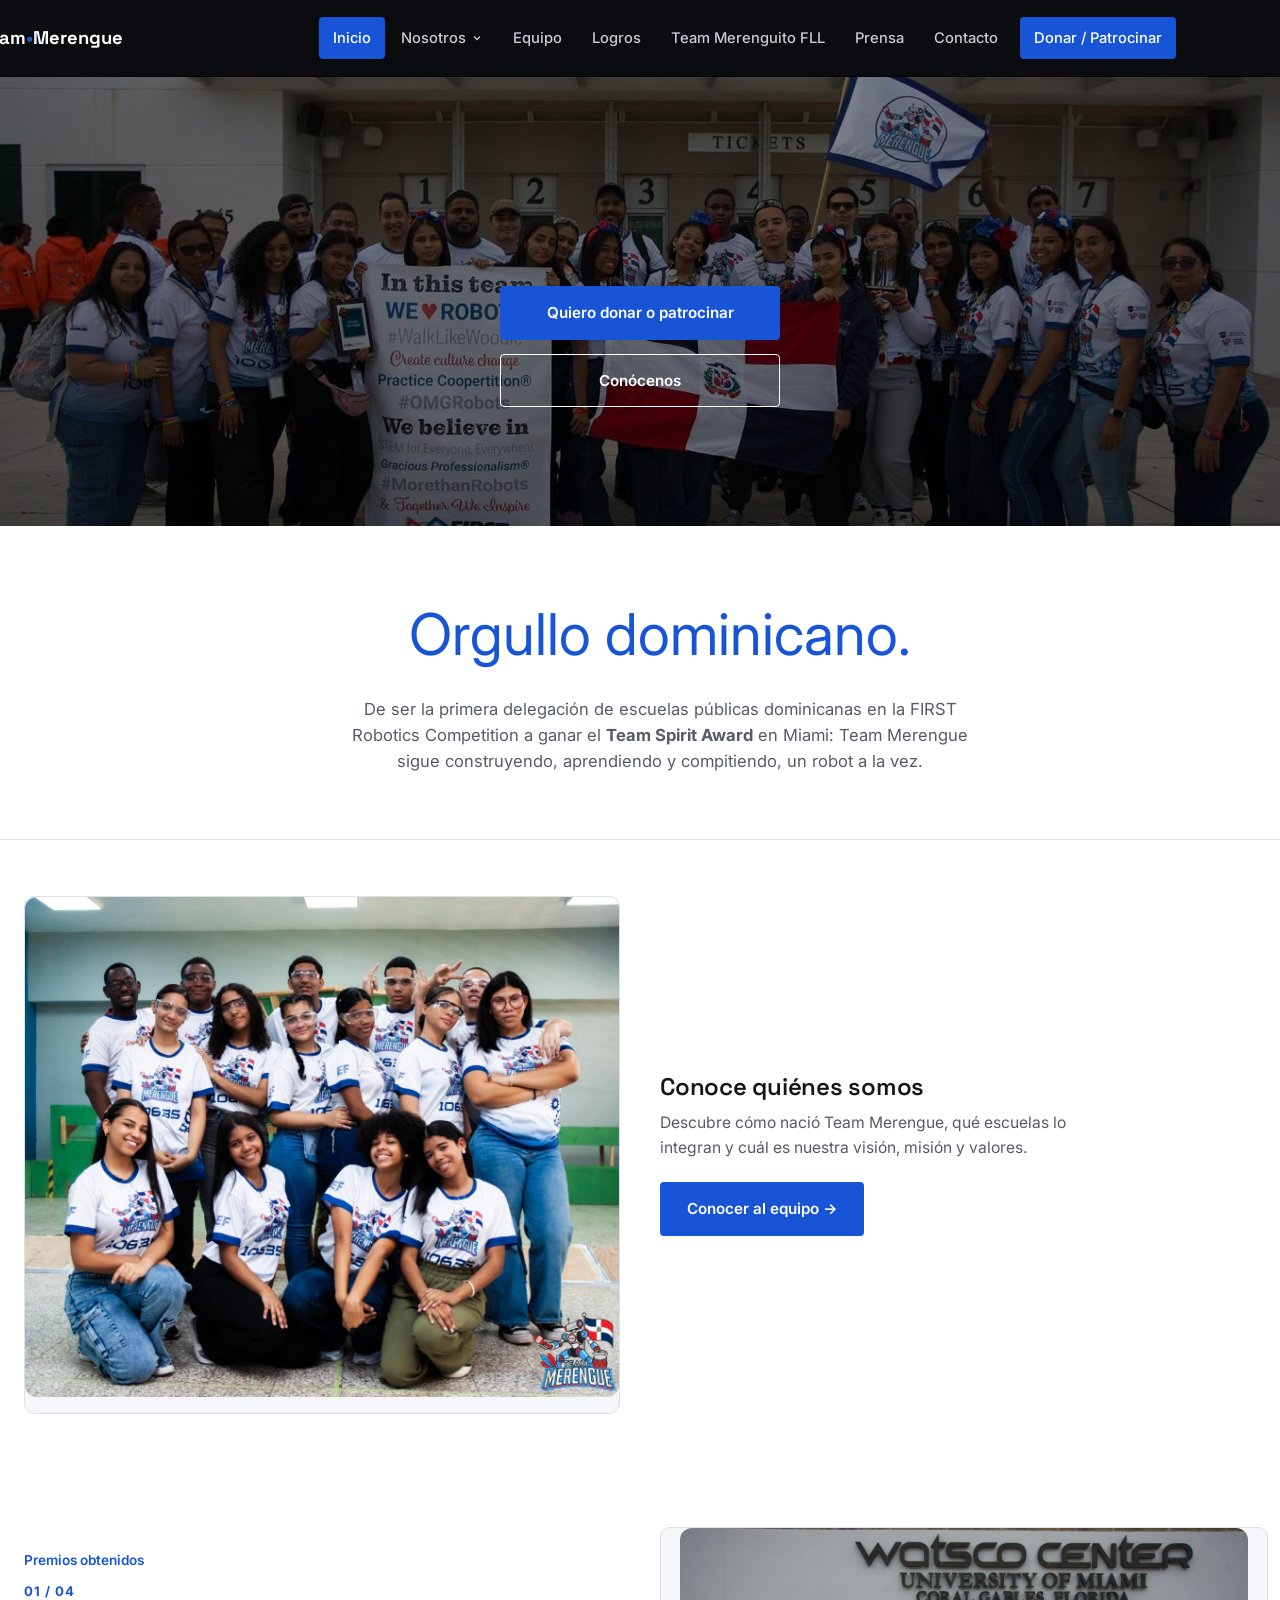
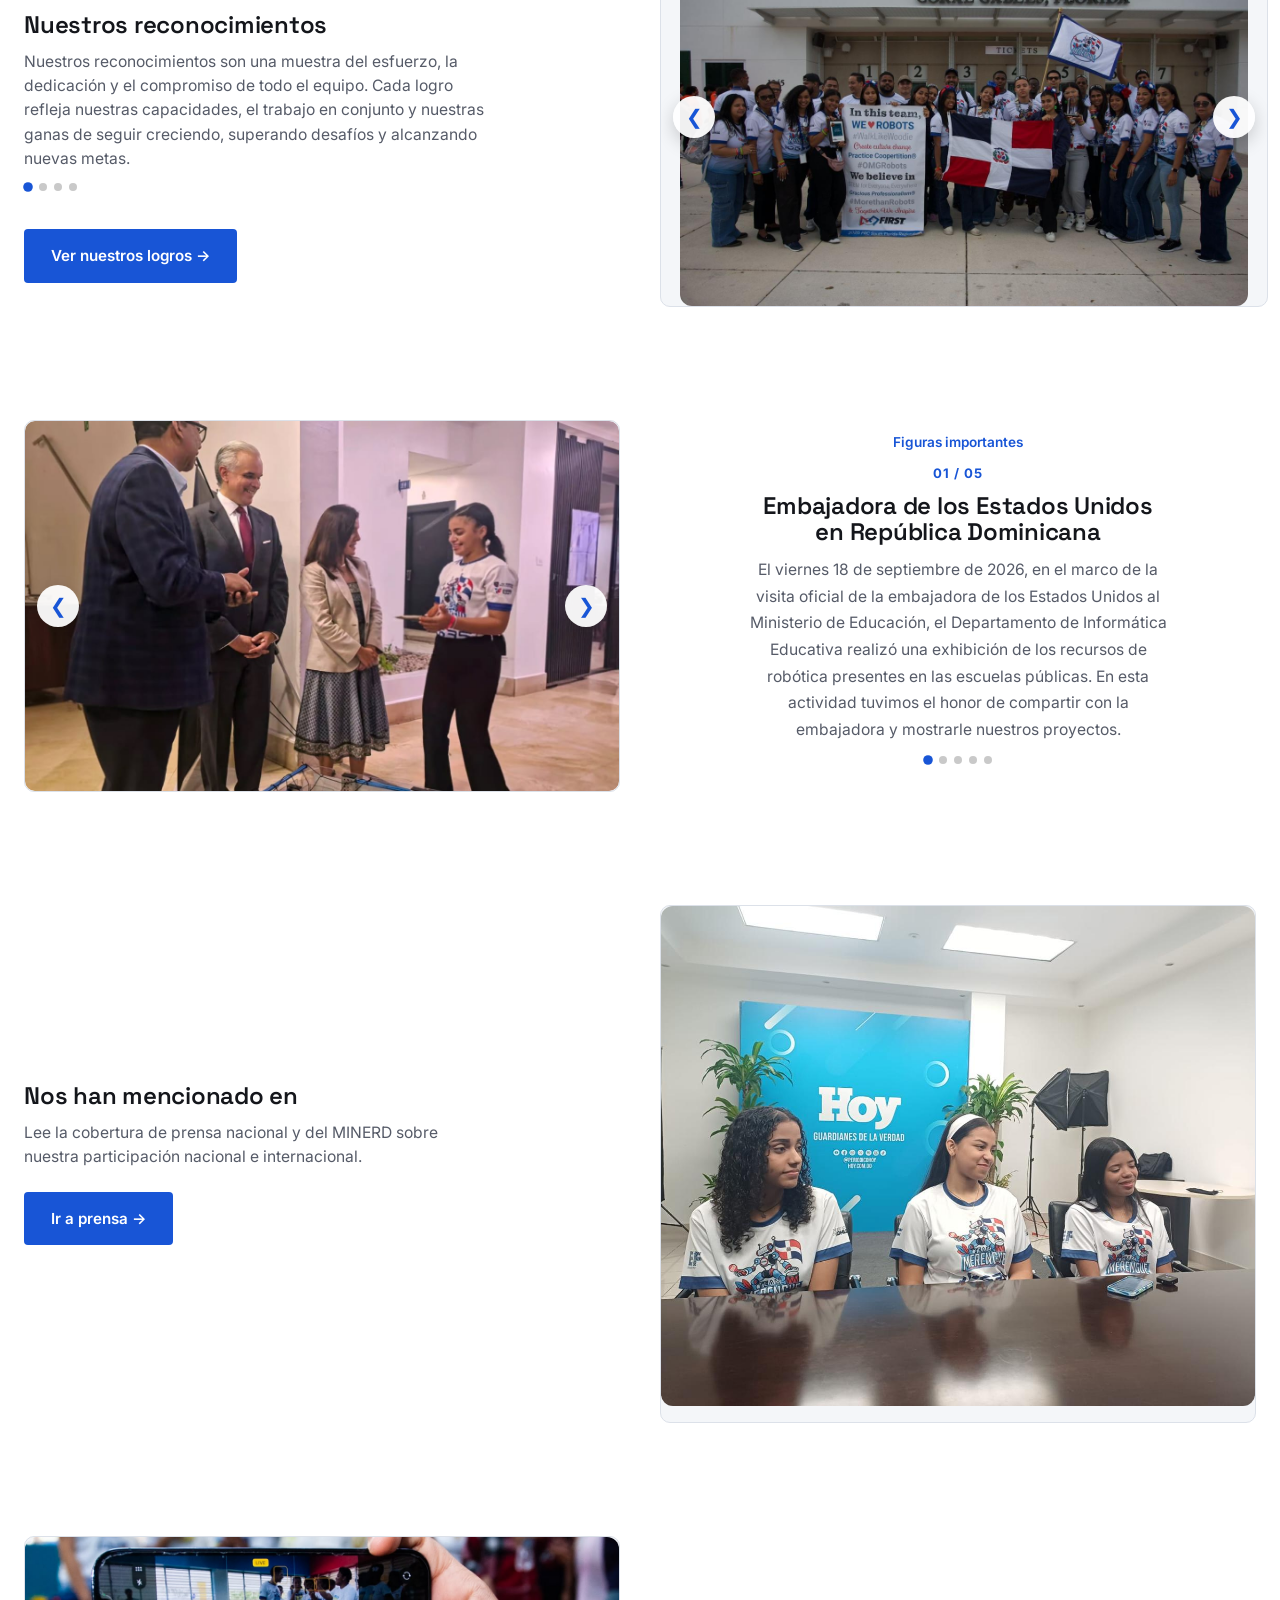
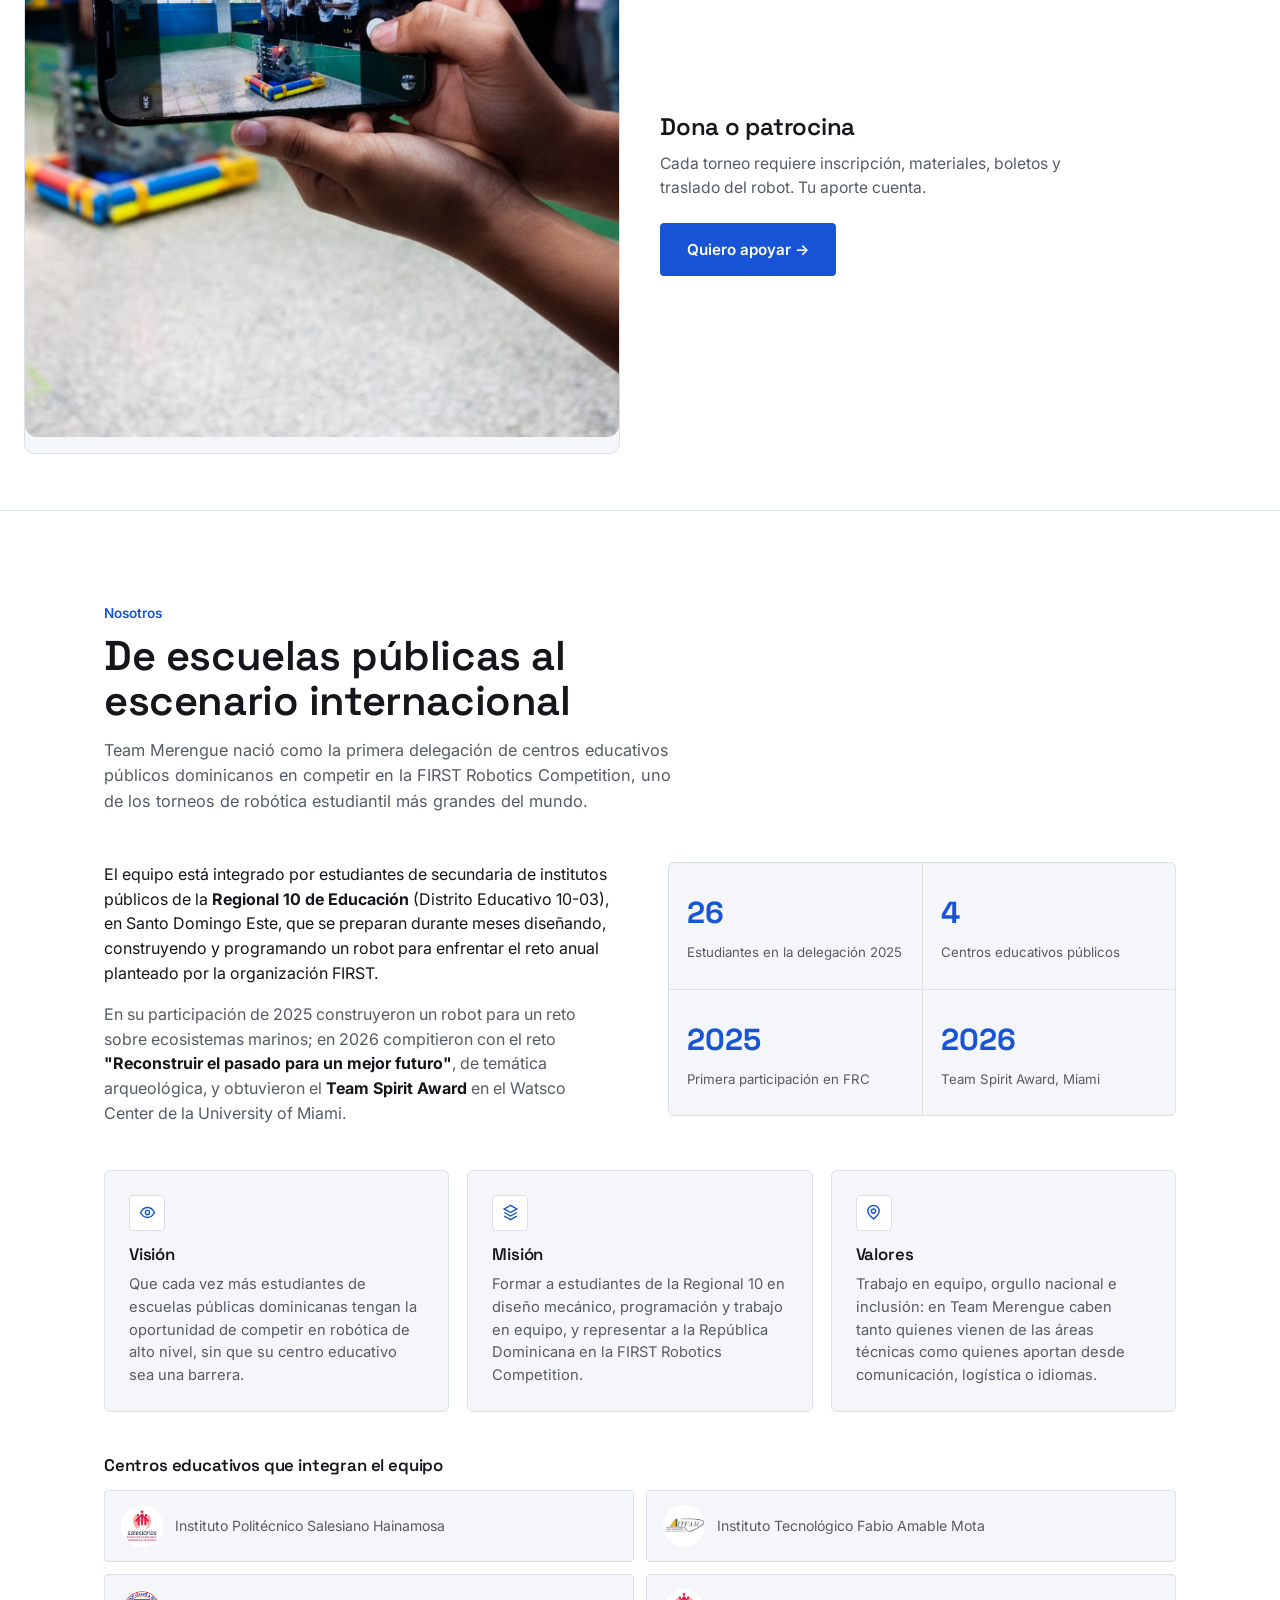
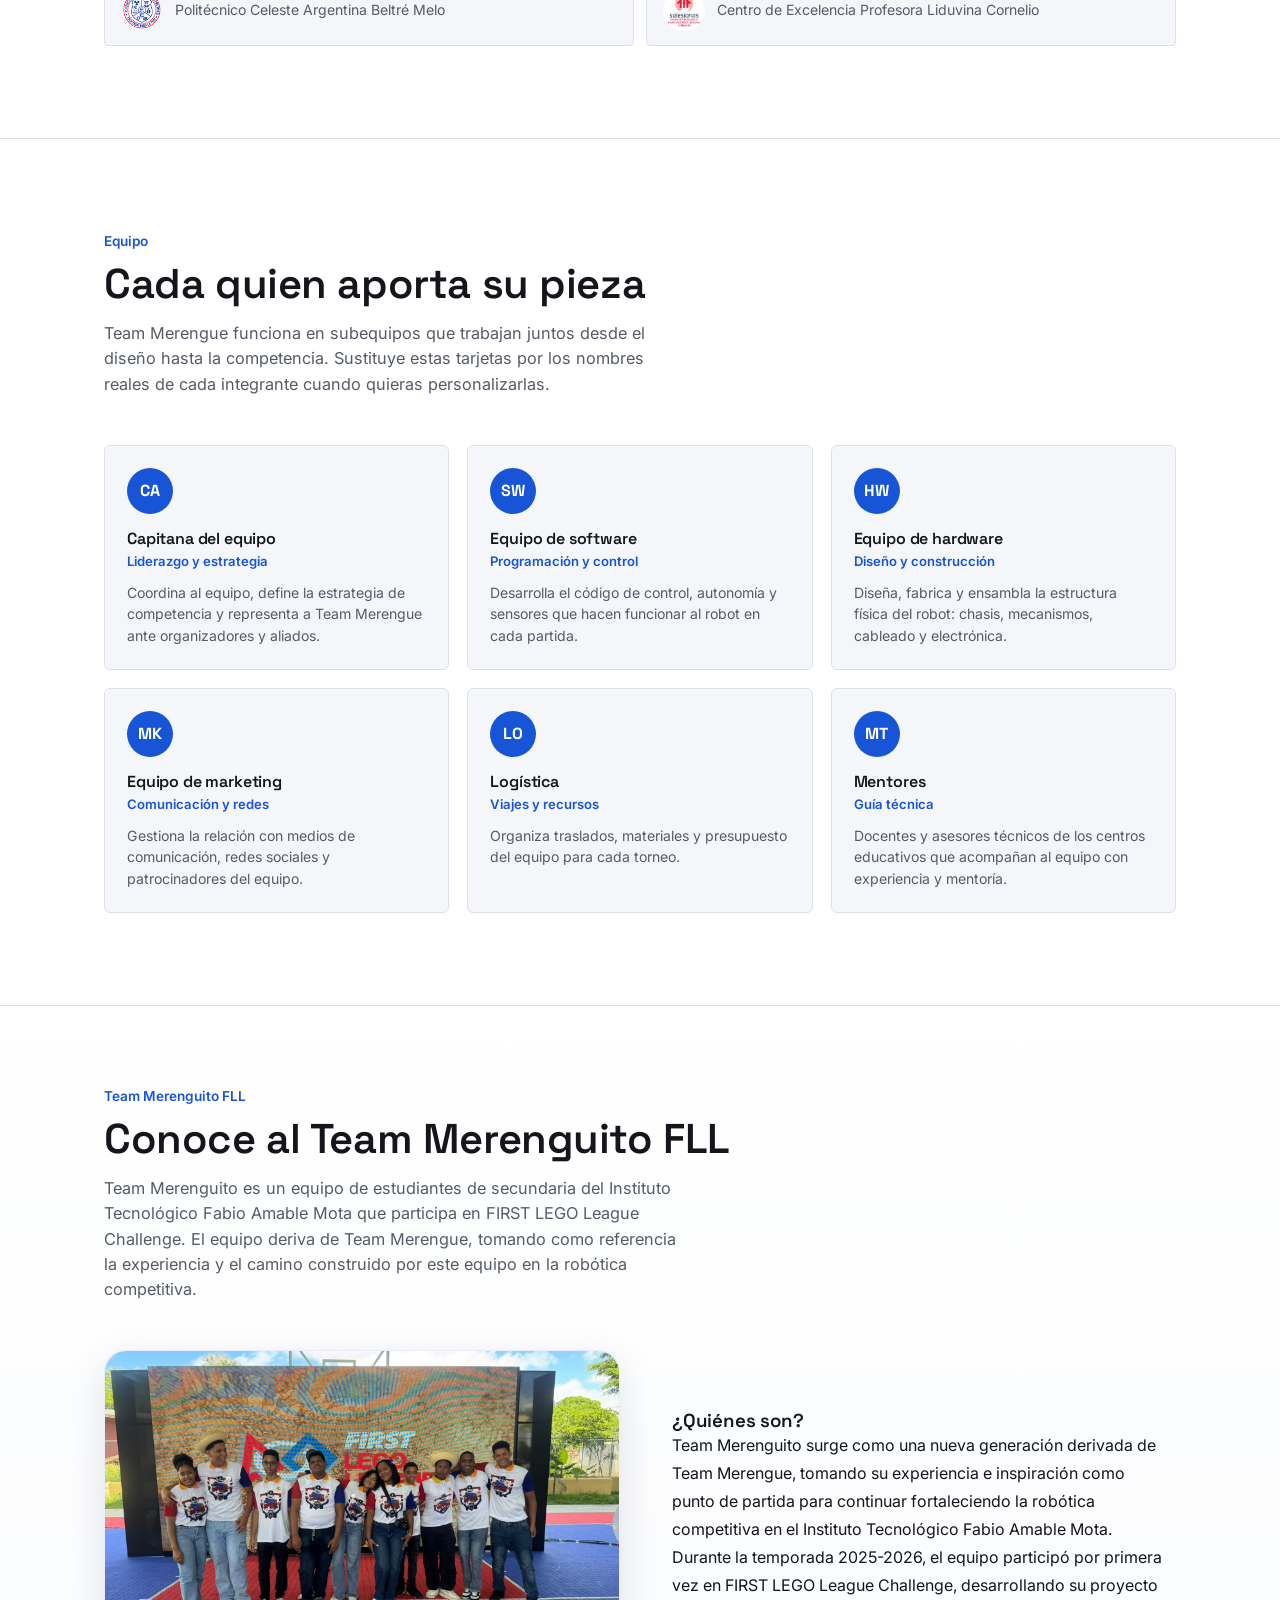
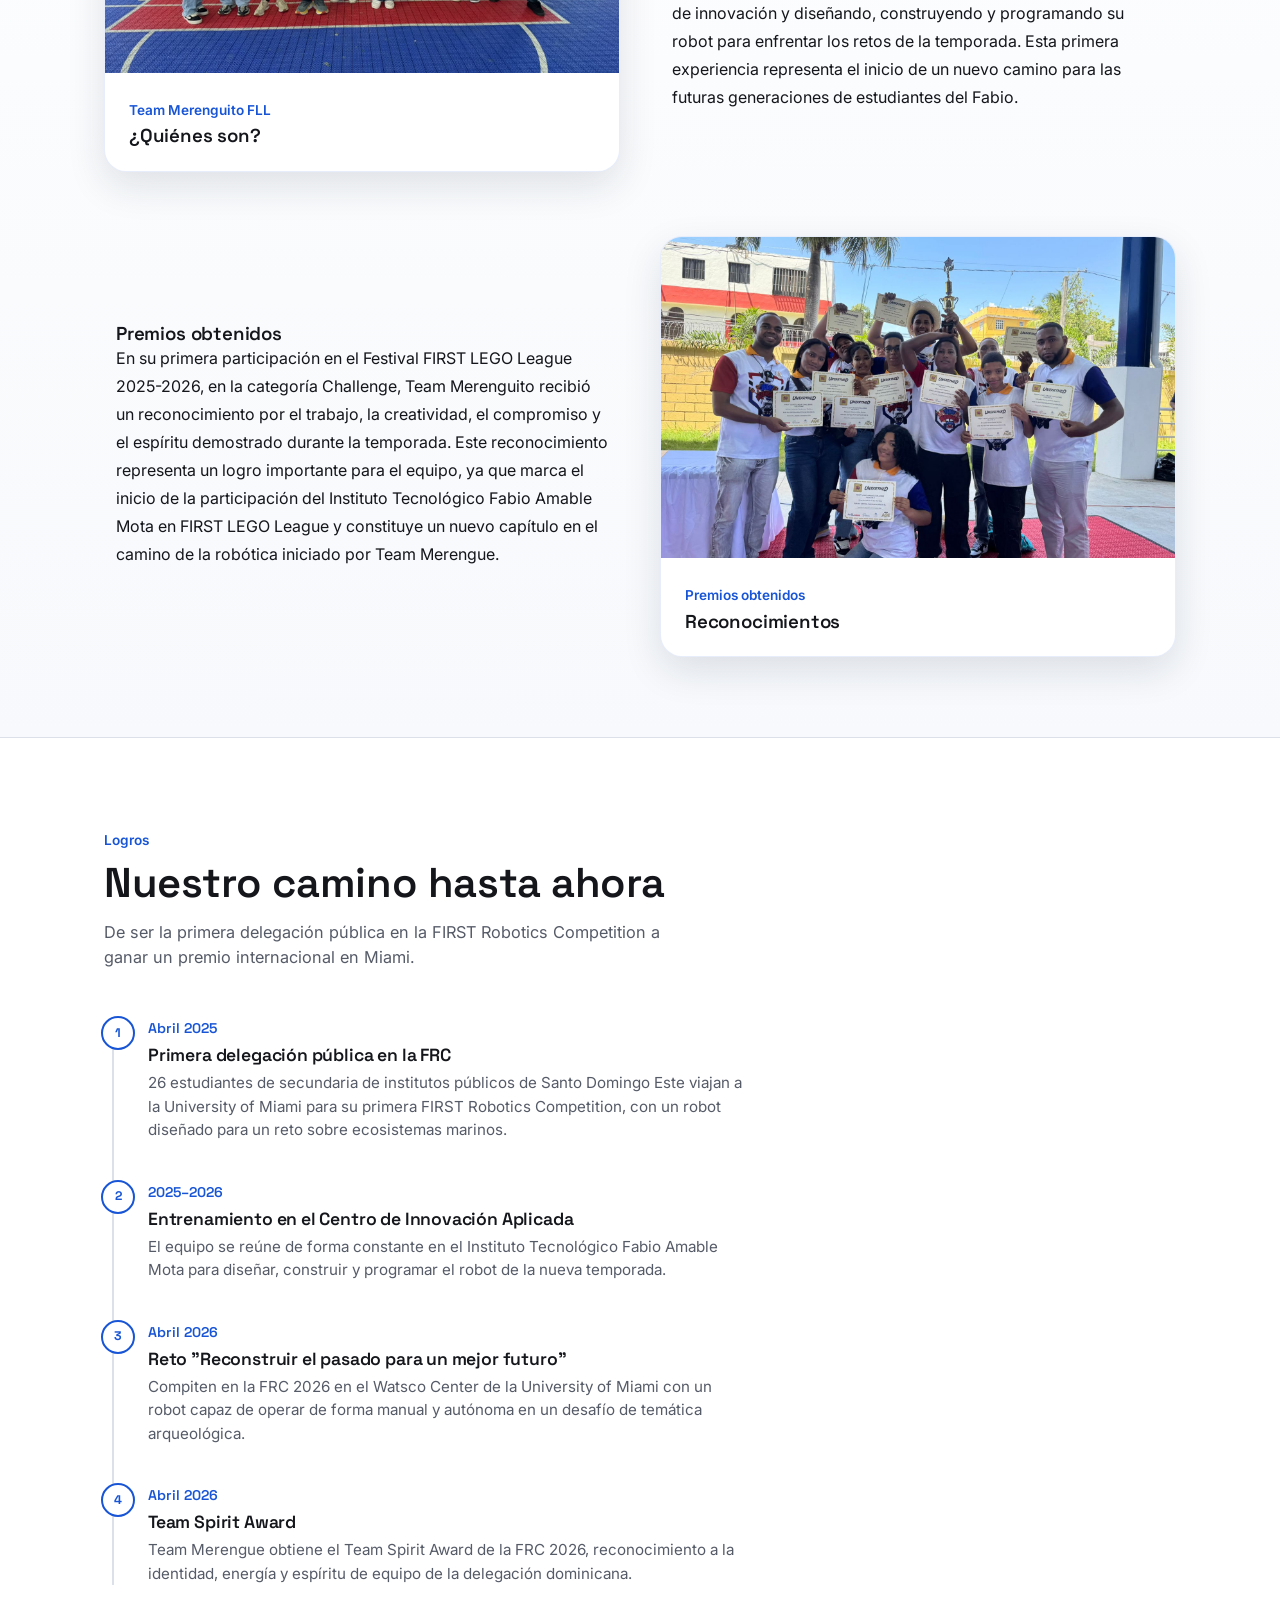
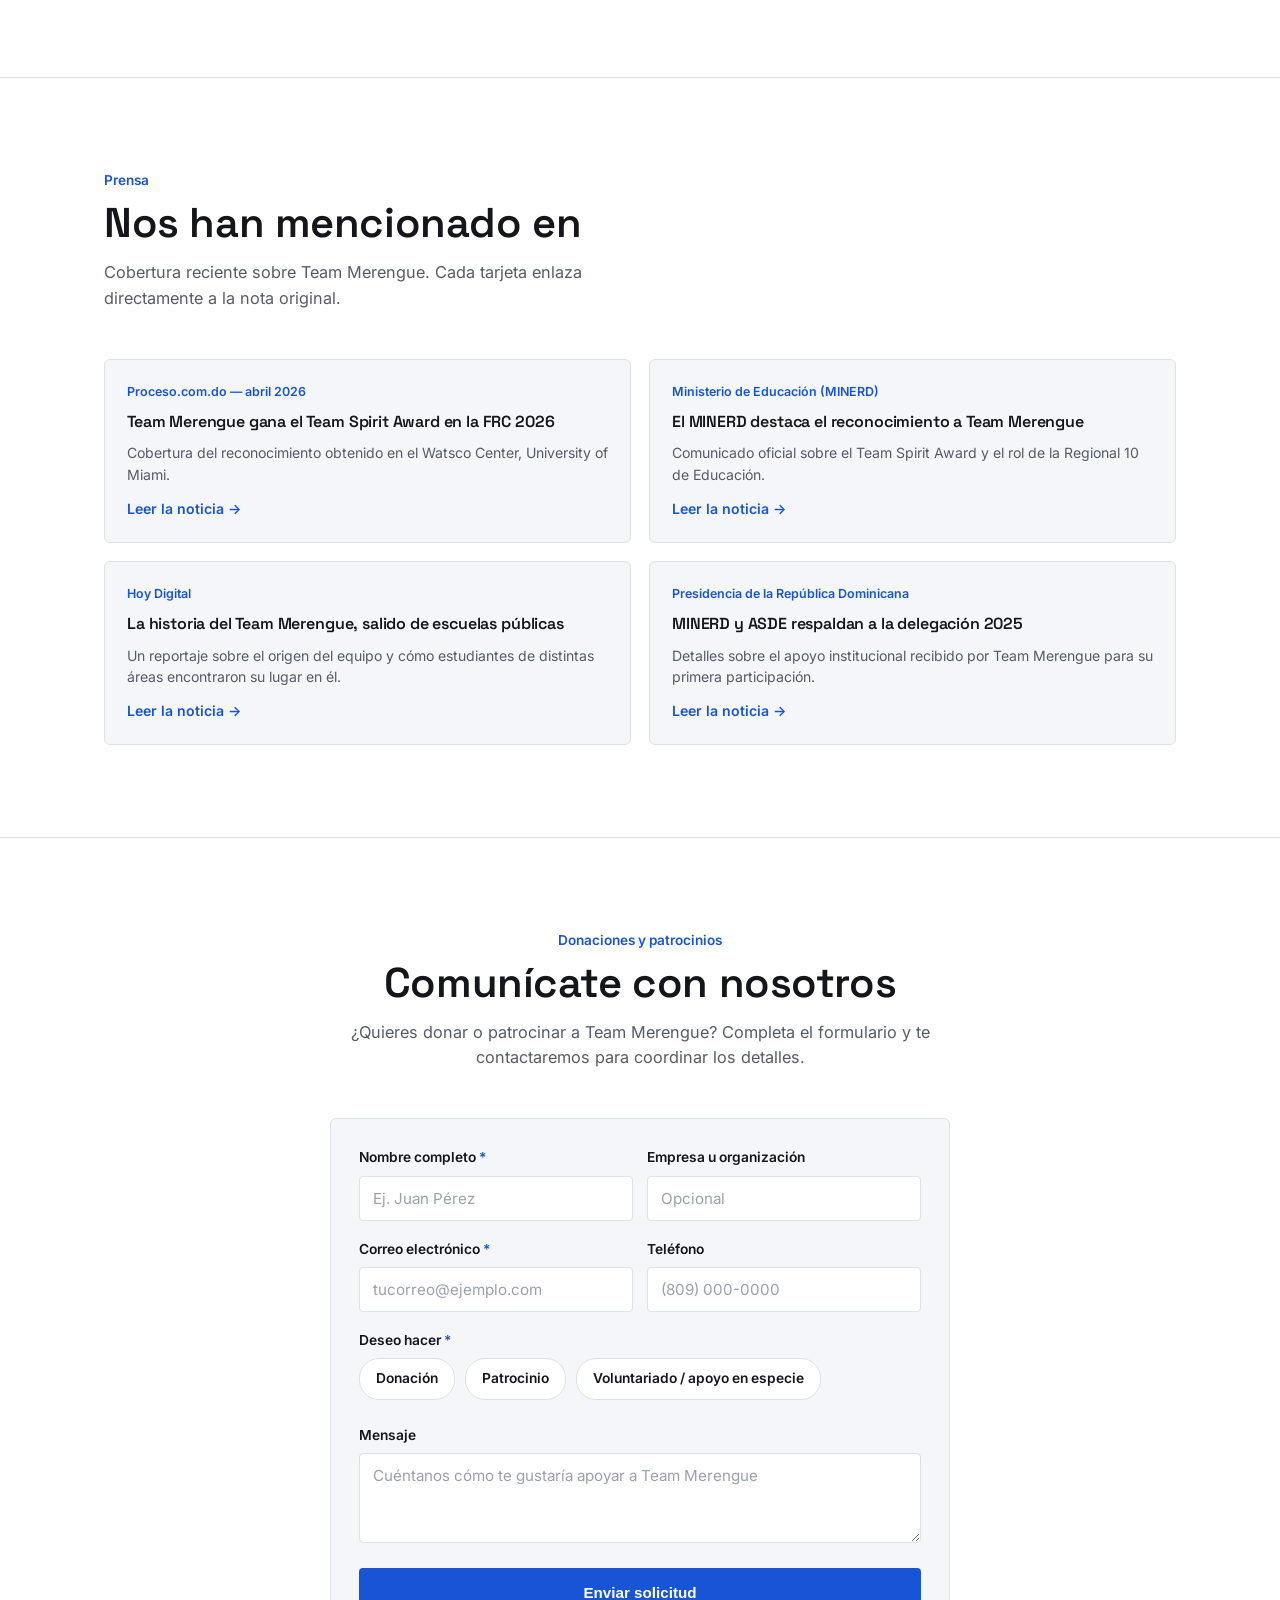
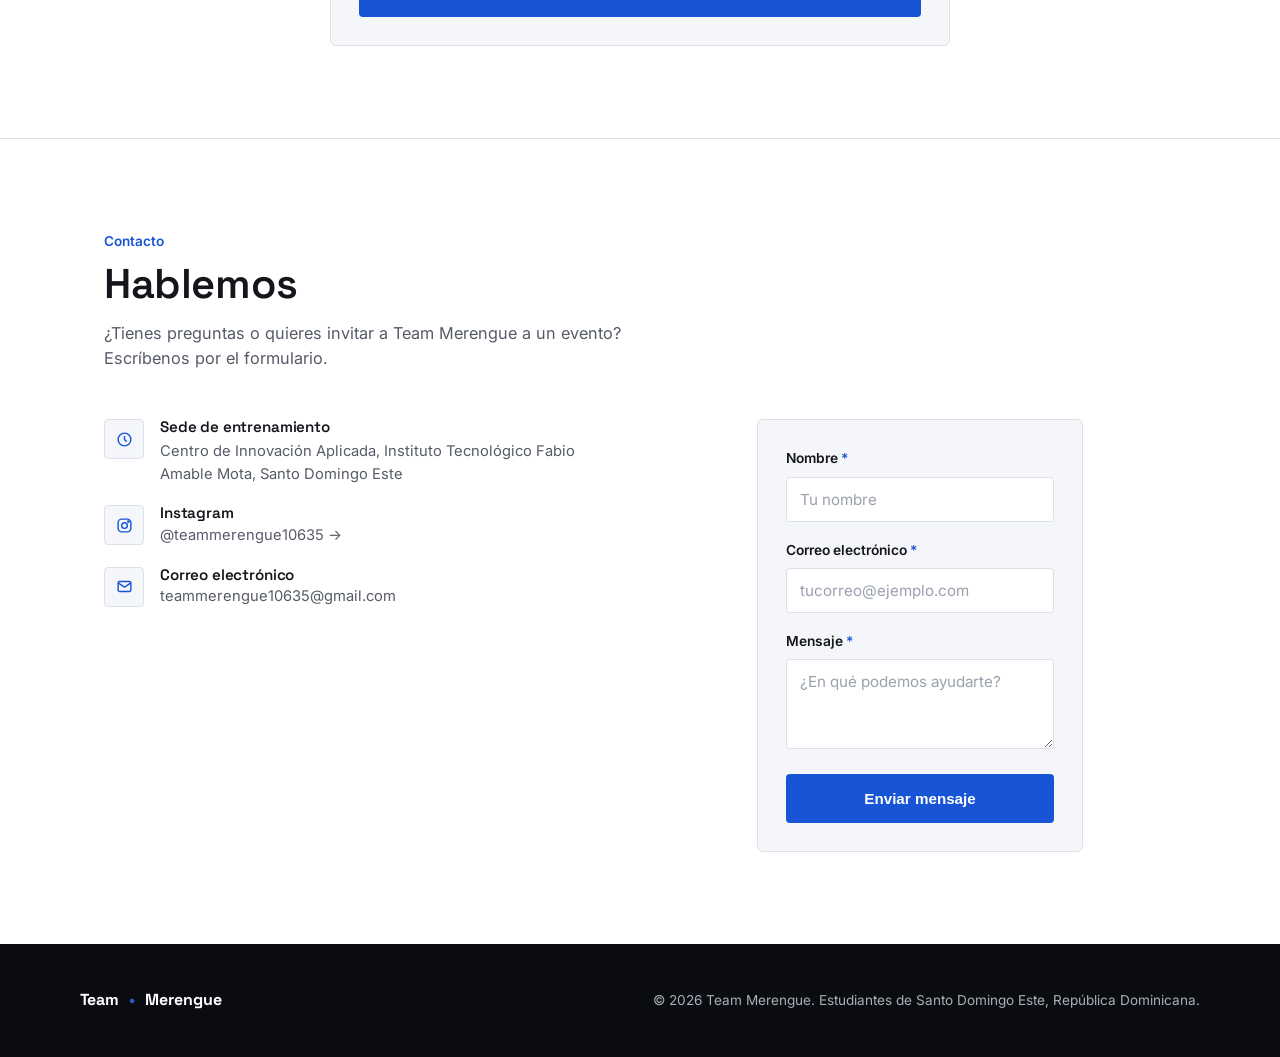
==== index.html @ 79fb5082 "Rename index.html.html to index.html" ====
<!DOCTYPE html>
<html lang="es">

<head>
    <meta charset="UTF-8">
    <meta name="viewport" content="width=device-width, initial-scale=1, viewport-fit=cover">

    <title>Team Merengue — Equipo de Robótica</title>

    <link rel="stylesheet" href="style (1).css">

    <link rel="preconnect" href="https://fonts.googleapis.com">
    <link rel="preconnect" href="https://fonts.gstatic.com" crossorigin>

    <link href="https://fonts.googleapis.com/css2?family=Space+Grotesk:wght@500;600;700&family=Inter:wght@400;500;600;700&display=swap" rel="stylesheet">




</head>

<body>

    <!-- =========================================
         ENCABEZADO Y NAVEGACIÓN
         ========================================= -->

    <header>

        <div class="wrap nav-inner">

            <div class="brand">

    <img
        class="brand-logo"
        src="ChatGPT Image 23 sept 2026, 11_31_50.png"
        alt="Team Merengue">

    <span class="brand-text">
        Team<span class="dot" style="color:#285bc1">•</span>Merengue
    </span>

</div>


            <button
                class="menu-toggle"
                id="menuToggle"
                aria-label="Abrir menú"
                aria-expanded="false">

                <svg width="20" height="20" viewBox="0 0 24 24" fill="none" stroke="currentColor" stroke-width="2">
                    <line x1="3" y1="6" x2="21" y2="6"/>
                    <line x1="3" y1="12" x2="21" y2="12"/>
                    <line x1="3" y1="18" x2="21" y2="18"/>
                </svg>

            </button>


            <nav class="links" id="navLinks">

                <a href="#inicio">Inicio</a>

                <details class="has-sub">

                    <summary>

                        Nosotros

                        <svg width="12" height="12" viewBox="0 0 24 24" fill="none" stroke="currentColor" stroke-width="2.5">
                            <path d="M6 9l6 6 6-6"/>
                        </svg>

                    </summary>

                    <ul class="submenu">

                        <li>
                            <a href="#nosotros">Quiénes somos</a>
                        </li>

                        <li>
                            <a href="#vision">Visión</a>
                        </li>

                        <li>
                            <a href="#mision">Misión</a>
                        </li>

                        <li>
                            <a href="#valores">Valores</a>
                        </li>

                    </ul>

                </details>

                <a href="#equipo">Equipo</a>

                <a href="#logros">Logros</a>

                <a href="#team-merenguito">Team Merenguito FLL</a>

                <a href="#prensa">Prensa</a>

                <a href="#contacto">Contacto</a>

                <a href="#patrocinios" class="nav-cta">
                    Donar / Patrocinar
                </a>

            </nav>

        </div>

    </header>



    <!-- =========================================
         INICIO
         ========================================= -->

    <section
        id="inicio"
        class="hero"
        style="border-bottom: none; padding-bottom: 0;">

        <div class="hero-top">

            <div class="eyebrow">

                <span class="pulse"></span>

                Estudiantes de escuelas públicas en la FIRST Robotics Competition

            </div>


            <div class="logo-banner">

                <img
                    class="banner-background"
                    src="fofto de fondo.jpg"
                    alt="Fondo Team Merengue">


                <!-- =====================================
                     CARRUSEL PRINCIPAL DE FONDOS
                     ===================================== -->

                <div class="hero-bg-carousel" aria-hidden="true">
                    <div class="hero-bg-slide is-active" style="background-image:url('ft5.jpg');"></div>
                    <div class="hero-bg-slide" style="background-image:url('ft3.jpg');"></div>
                    <div class="hero-bg-slide" style="background-image:url('ft2.jpg');"></div>
                    <div class="hero-bg-slide" style="background-image:url('ft1.jpg');"></div>
                    <div class="hero-bg-slide" style="background-image:url('ft4.jpg');"></div>
                    <div class="hero-bg-slide" style="background-image:url('EQUIPOO\ \(6\).jpg');"></div>
                    <div class="hero-bg-slide" style="background-image:url('EQUIPOO\ \(4\).jpg');"></div>
                    <div class="hero-bg-slide" style="background-image:url('EQUIPOO\ \(5\).jpg');"></div>
                    <div class="hero-bg-overlay"></div>
                </div>

                <!-- =====================================
                     LOGO DEL EQUIPO
                     ===================================== -->

                <div class="logo-mark">

                    <img
                        src="ChatGPT Image 23 sept 2026, 11_31_50.png"
                        alt="Logo de Team Merengue">

                </div>



                <!-- =====================================
                     BOTONES PRINCIPALES
                     ===================================== -->

                <div class="hero-actions">

                    <a
                        href="#patrocinios"
                        class="btn btn-primary">

                        Quiero donar o patrocinar

                    </a>


                    <a
                        href="#nosotros"
                        class="btn btn-outline-dark">

                        Conócenos

                    </a>

                </div>

            </div>

        </div>



        <!-- =========================================
             MENSAJE PRINCIPAL
             ========================================= -->

        <div class="word-panel">

            <div class="big-word">
                Orgullo dominicano.
            </div>


            <p>

                De ser la primera delegación de escuelas públicas
                dominicanas en la FIRST Robotics Competition a ganar
                el <strong>Team Spirit Award</strong> en Miami:

                Team Merengue sigue construyendo, aprendiendo
                y compitiendo, un robot a la vez.

            </p>

        </div>



        <!-- =========================================
             TARJETAS PRINCIPALES
             ========================================= -->

        <div class="feature-blocks">


            <!-- TARJETA: NOSOTROS -->

            <div class="feature-block reveal">

                <div class="fb-art">

                    <img
                        src="fofto de fondo.jpg"
                        alt="Conoce quiénes somos"
                        class="feature-image">

                </div>


                <div class="fb-text">

                    <h3>
                        Conoce quiénes somos
                    </h3>


                    <p>

                        Descubre cómo nació Team Merengue,
                        qué escuelas lo integran y cuál es
                        nuestra visión, misión y valores.

                    </p>


                    <a
                        href="#nosotros"
                        class="btn btn-blue">

                        Conocer al equipo →

                    </a>

                </div>

            </div>



            <!-- TARJETA: PREMIOS OBTENIDOS -->
            <div class="feature-block reveal premios-card">

                <div class="fb-art premios-art">

                    <div class="premios-slider">

                        <img
                            id="premioImagen"
                            src="LOGROS.jpg"
                            alt="Premio obtenido de Team Merengue"
                            class="feature-image premio-imagen">

                        <button
                            type="button"
                            class="premio-btn premio-prev"
                            id="premioPrev"
                            aria-label="Premio anterior">
                            &#10094;
                        </button>

                        <button
                            type="button"
                            class="premio-btn premio-next"
                            id="premioNext"
                            aria-label="Premio siguiente">
                            &#10095;
                        </button>

                    </div>

                </div>

                <div class="fb-text premios-text">

                    <div class="kicker">Premios obtenidos</div>

                    <span id="premioNumero" class="premio-numero">
                        01 / 04
                    </span>

                    <h3 id="premioTitulo">
                        Team Spirit Award
                    </h3>

                    <p id="premioDescripcion">
                        Reconocimiento obtenido por Team Merengue en la FRC 2026.
                        Esta información puede editarse posteriormente.
                    </p>

                    <div class="premio-puntos" id="premioPuntos"></div>

                    <a href="#logros" class="btn btn-blue">
                        Ver nuestros logros →
                    </a>

                </div>

            </div>


            <!-- =========================================
                 FIGURAS IMPORTANTES
                 ========================================= -->

            <div class="feature-block reveal figuras-card">


                <!-- =====================================
                     ÁREA DE IMAGEN
                     ===================================== -->

                <div class="fb-art figuras-art">

                    <div class="figuras-slider">


                        <!-- IMAGEN PRINCIPAL -->

                        <img
                            id="figuraImagen"
                            src="EMBAJADORA DE LOS ESTADOS UNIDOS Y EL MINISTRO LUIS MIGUE DE CAMPS.jpg"
                            alt="Figura importante de Team Merengue"
                            class="figura-imagen">



                        <!-- BOTÓN ANTERIOR -->

                        <button
                            type="button"
                            class="figura-btn figura-prev"
                            id="figuraPrev"
                            aria-label="Figura anterior">

                            &#10094;

                        </button>



                        <!-- BOTÓN SIGUIENTE -->

                        <button
                            type="button"
                            class="figura-btn figura-next"
                            id="figuraNext"
                            aria-label="Figura siguiente">

                            &#10095;

                        </button>

                    </div>

                </div>



                <!-- =====================================
                     ÁREA DE INFORMACIÓN
                     ===================================== -->

                <div class="fb-text figuras-text">

                    <div class="figura-contenido">


                        <!-- TÍTULO DE LA SECCIÓN -->

                        <div class="kicker">
                            Figuras importantes
                        </div>



                        <!-- NÚMERO DE LA FIGURA -->

                        <span
                            id="figuraNumero"
                            class="figura-numero">

                            01 / 04

                        </span>



                        <!-- NOMBRE DE LA FIGURA -->

                        <h3 id="figuraNombre">

                            Embajadora de los Estados Unidos
                            en República Dominicana

                        </h3>



                        <!-- DESCRIPCIÓN DE LA FIGURA -->

                        <p id="figuraDescripcion">

                            El viernes 18 de septiembre de 2026,
                            en el marco de la visita oficial de
                            la embajadora de los Estados Unidos
                            al Ministerio de Educación, el
                            Departamento de Informática Educativa
                            realizó una exhibición de los recursos
                            de robótica presentes en las escuelas
                            públicas.

                            En esta actividad tuvimos el honor
                            de compartir con la embajadora y
                            mostrarle nuestros proyectos.

                        </p>



                        <!-- PUNTOS DEL CARRUSEL -->

                        <div
                            class="figura-puntos"
                            id="figuraPuntos">

                        </div>

                    </div>

                </div>

            </div>



            <!-- =========================================
                 TARJETA: PRENSA
                 ========================================= -->

            <div class="feature-block reveal">

                <div class="fb-art">
                    

                       <img
                        src="Mencionado.jpg"
                        alt="mencionado"
                        class="feature-image">

                </div>


                <div class="fb-text">

                    <h3>
                        Nos han mencionado en
                    </h3>


                    <p>

                        Lee la cobertura de prensa nacional
                        y del MINERD sobre nuestra participación
                        nacional e internacional.

                    </p>


                    <a
                        href="#prensa"
                        class="btn btn-blue">

                        Ir a prensa →

                    </a>

                </div>

            </div>



            <!-- =========================================
                 TARJETA: DONACIONES
                 ========================================= -->

            <div class="feature-block reveal  dona-card">

                <div class="fb-art">

                     <img
                        src="participa o dona.jpg"
                        alt="dona"
                        class="feature-image">

                </div>


                <div class="fb-text">

                    <h3>
                        Dona o patrocina
                    </h3>


                    <p>

                        Cada torneo requiere inscripción,
                        materiales, boletos y traslado
                        del robot. Tu aporte cuenta.

                    </p>


                    <a
                        href="#patrocinios"
                        class="btn btn-primary">

                        Quiero apoyar →

                    </a>

                </div>

            </div>

        </div>

    </section>



    <!-- =========================================
         NOSOTROS
         ========================================= -->

    <section id="nosotros">

        <div class="wrap">


            <div class="section-head reveal">

                <div class="kicker">
                    Nosotros
                </div>


                <h2>
                    De escuelas públicas al escenario internacional
                </h2>


                <p>

                    Team Merengue nació como la primera delegación
                    de centros educativos públicos dominicanos
                    en competir en la FIRST Robotics Competition,
                    uno de los torneos de robótica estudiantil
                    más grandes del mundo.

                </p>

            </div>



            <div class="about-grid">


                <div class="about-copy reveal">

                    <p>

                        El equipo está integrado por estudiantes
                        de secundaria de institutos públicos de
                        la <strong>Regional 10 de Educación</strong>
                        (Distrito Educativo 10-03), en Santo
                        Domingo Este, que se preparan durante meses
                        diseñando, construyendo y programando
                        un robot para enfrentar el reto anual
                        planteado por la organización FIRST.

                    </p>


                    <p>

                        En su participación de 2025 construyeron
                        un robot para un reto sobre ecosistemas
                        marinos; en 2026 compitieron con el reto
                        <strong>"Reconstruir el pasado para un mejor futuro"</strong>,
                        de temática arqueológica, y obtuvieron
                        el <strong>Team Spirit Award</strong>
                        en el Watsco Center de la University
                        of Miami.

                    </p>

                </div>



                <div class="stat-grid reveal">


                    <div class="stat">

                        <div class="num">
                            26
                        </div>

                        <div class="cap">
                            Estudiantes en la delegación 2025
                        </div>

                    </div>


                    <div class="stat">

                        <div class="num">
                            4
                        </div>

                        <div class="cap">
                            Centros educativos públicos
                        </div>

                    </div>


                    <div class="stat">

                        <div class="num">
                            2025
                        </div>

                        <div class="cap">
                            Primera participación en FRC
                        </div>

                    </div>


                    <div class="stat">

                        <div class="num">
                            2026
                        </div>

                        <div class="cap">
                            Team Spirit Award, Miami
                        </div>

                    </div>

                </div>

            </div>



            <!-- =====================================
                 VISIÓN, MISIÓN Y VALORES
                 ===================================== -->

            <div class="mvv-grid">


                <div
                    class="mvv-card reveal"
                    id="vision">

                    <div class="ico">

                        <svg
                            width="17"
                            height="17"
                            viewBox="0 0 24 24"
                            fill="none"
                            stroke="currentColor"
                            stroke-width="2">

                            <path d="M2 12s4-7 10-7 10 7 10 7-4 7-10 7-10-7-10-7Z"/>
                            <circle cx="12" cy="12" r="3"/>

                        </svg>

                    </div>


                    <h3>
                        Visión
                    </h3>


                    <p>

                        Que cada vez más estudiantes de escuelas
                        públicas dominicanas tengan la oportunidad
                        de competir en robótica de alto nivel,
                        sin que su centro educativo sea una barrera.

                    </p>

                </div>



                <div
                    class="mvv-card reveal"
                    id="mision">

                    <div class="ico">

                        <svg
                            width="17"
                            height="17"
                            viewBox="0 0 24 24"
                            fill="none"
                            stroke="currentColor"
                            stroke-width="2">

                            <path d="M12 2 3 7l9 5 9-5-9-5Z"/>
                            <path d="M3 12l9 5 9-5"/>
                            <path d="M3 17l9 5 9-5"/>

                        </svg>

                    </div>


                    <h3>
                        Misión
                    </h3>


                    <p>

                        Formar a estudiantes de la Regional 10
                        en diseño mecánico, programación y trabajo
                        en equipo, y representar a la República
                        Dominicana en la FIRST Robotics Competition.

                    </p>

                </div>



                <div
                    class="mvv-card reveal"
                    id="valores">

                    <div class="ico">

                        <svg
                            width="17"
                            height="17"
                            viewBox="0 0 24 24"
                            fill="none"
                            stroke="currentColor"
                            stroke-width="2">

                            <path d="M12 21c-4-3-8-6.5-8-11a8 8 0 0 1 16 0c0 4.5-4 8-8 11Z"/>
                            <circle cx="12" cy="10" r="3"/>

                        </svg>

                    </div>


                    <h3>
                        Valores
                    </h3>


                    <p>

                        Trabajo en equipo, orgullo nacional e inclusión:
                        en Team Merengue caben tanto quienes vienen
                        de las áreas técnicas como quienes aportan
                        desde comunicación, logística o idiomas.

                    </p>

                </div>

            </div>



            <!-- =====================================
                 CENTROS EDUCATIVOS
                 ===================================== -->

            <div class="schools-list reveal">

                <h3>
                    Centros educativos que integran el equipo
                </h3>


                <div class="schools-grid">


                    <div class="school-item">

                        <img
                        src="salesiano hainamos.jpg"
                        alt="dona"
                        class="school-logo">
                        

                        Instituto Politécnico Salesiano Hainamosa

                    </div>



                    <div class="school-item">

                        <img
                        src="itfam.jpg"
                        alt="dona"
                        class="school-logo">
                        

                        Instituto Tecnológico Fabio Amable Mota

                    </div>



                    <div class="school-item">

                        <img
                        src="celeste beltre melo.png"
                        alt="dona"
                        class="school-logo">

                        Politécnico Celeste Argentina Beltré Melo

                    </div>



                    <div class="school-item">

                         <img
                        src="liduvina.jpg"
                        alt="dona"
                        class="school-logo">
                        

                        Centro de Excelencia Profesora Liduvina Cornelio

                    </div>

                </div>

            </div>

        </div>

    </section>



    <!-- =========================================
         EQUIPO
         ========================================= -->

    <section id="equipo">

        <div class="wrap">


            <div class="section-head reveal">

                <div class="kicker">
                    Equipo
                </div>


                <h2>
                    Cada quien aporta su pieza
                </h2>


                <p>

                    Team Merengue funciona en subequipos que
                    trabajan juntos desde el diseño hasta la
                    competencia. Sustituye estas tarjetas
                    por los nombres reales de cada integrante
                    cuando quieras personalizarlas.

                </p>

            </div>



            <div class="team-grid">


                <div class="team-card reveal">

                    <div class="avatar">
                        CA
                    </div>

                    <h3>
                        Capitana del equipo
                    </h3>

                    <div class="role">
                        Liderazgo y estrategia
                    </div>

                    <p class="desc">

                        Coordina al equipo, define la estrategia
                        de competencia y representa a Team Merengue
                        ante organizadores y aliados.

                    </p>

                </div>



                <div class="team-card reveal">

                    <div class="avatar">
                        SW
                    </div>

                    <h3>
                        Equipo de software
                    </h3>

                    <div class="role">
                        Programación y control
                    </div>

                    <p class="desc">

                        Desarrolla el código de control,
                        autonomía y sensores que hacen funcionar
                        al robot en cada partida.

                    </p>

                </div>



                <div class="team-card reveal">

                    <div class="avatar">
                        HW
                    </div>

                    <h3>
                        Equipo de hardware
                    </h3>

                    <div class="role">
                        Diseño y construcción
                    </div>

                    <p class="desc">

                        Diseña, fabrica y ensambla la estructura
                        física del robot: chasis, mecanismos,
                        cableado y electrónica.

                    </p>

                </div>



                <div class="team-card reveal">

                    <div class="avatar">
                        MK
                    </div>

                    <h3>
                        Equipo de marketing
                    </h3>

                    <div class="role">
                        Comunicación y redes
                    </div>

                    <p class="desc">

                        Gestiona la relación con medios de
                        comunicación, redes sociales y
                        patrocinadores del equipo.

                    </p>

                </div>



                <div class="team-card reveal">

                    <div class="avatar">
                        LO
                    </div>

                    <h3>
                        Logística
                    </h3>

                    <div class="role">
                        Viajes y recursos
                    </div>

                    <p class="desc">

                        Organiza traslados, materiales y
                        presupuesto del equipo para cada torneo.

                    </p>

                </div>



                <div class="team-card reveal">

                    <div class="avatar">
                        MT
                    </div>

                    <h3>
                        Mentores
                    </h3>

                    <div class="role">
                        Guía técnica
                    </div>

                    <p class="desc">

                        Docentes y asesores técnicos de los centros
                        educativos que acompañan al equipo con
                        experiencia y mentoría.

                    </p>

                </div>

            </div>

        </div>

    </section>



    <!-- =========================================
         TEAM MERENGUITO FLL
         ========================================= -->
    <section id="team-merenguito" class="team-merenguito-section">

        <div class="wrap">

            <div class="section-head reveal">
                <div class="kicker">Team Merenguito FLL</div>
                <h2>Conoce al Team Merenguito FLL</h2>
                <p>
                    Team Merenguito es un equipo de estudiantes de secundaria del Instituto Tecnológico 
                    Fabio Amable Mota que participa en FIRST LEGO League Challenge. El equipo deriva de
                    Team Merengue, tomando como referencia la experiencia y el camino construido por 
                    este equipo en la robótica competitiva.
                </p>
            </div>

            <div class="merenguito-row merenguito-row-one reveal">

                <div class="merenguito-card">

                    <div class="merenguito-image-wrap">
                        <img
                            src="fll.jpg"
                            alt="Team Merenguito FLL"
                            class="merenguito-image">
                    </div>

                    <div class="merenguito-card-body">
                        <span class="kicker">Team Merenguito FLL</span>
                        <h3>¿Quiénes son?</h3>
                    </div>

                </div>

                <div class="merenguito-copy">

                    <h3>¿Quiénes son?</h3>

                    <p>
                        Team Merenguito surge como una nueva generación derivada de Team Merengue, 
                        tomando su experiencia e inspiración como punto de partida para continuar
                         fortaleciendo la robótica competitiva en el Instituto Tecnológico Fabio Amable
                          Mota. 
                          
                          Durante la temporada 2025-2026, el equipo participó por primera vez en 
                          FIRST LEGO League Challenge, desarrollando su proyecto de innovación y
                           diseñando, construyendo y programando su robot para enfrentar los retos 
                           de la temporada. Esta primera experiencia representa el inicio de un nuevo 
                           camino para las futuras generaciones de estudiantes del Fabio.

                    </p>

                </div>

            </div>

            <div class="merenguito-row merenguito-row-two reveal">

                <div class="merenguito-copy">

                    <h3>Premios obtenidos</h3>

                    <p>
                       En su primera participación en el Festival FIRST LEGO League 2025-2026,
                       en la categoría Challenge, Team Merenguito recibió un reconocimiento por
                      el trabajo, la creatividad, el compromiso y el espíritu demostrado durante la temporada.

                       Este reconocimiento representa un logro importante para el equipo, ya que marca 
                       el inicio de la participación del Instituto Tecnológico Fabio Amable Mota en FIRST
                        LEGO League y constituye un nuevo capítulo en el camino de la robótica iniciado 
                        por Team Merengue.
                    </p>

                </div>

                <div class="merenguito-card merenguito-award-card">

                    <div class="merenguito-image-wrap">
                        <img
                            src="premio y reconocimiento.jpg"
                            alt="Premios obtenidos por Team Merenguito FLL"
                            class="merenguito-image">
                    </div>

                    <div class="merenguito-card-body">
                        <span class="kicker">Premios obtenidos</span>
                        <h3>Reconocimientos</h3>
                    </div>

                </div>

            </div>

        </div>

    </section>


    <!-- =========================================
         LOGROS
         ========================================= -->

    <section id="logros">

        <div class="wrap">


            <div class="section-head reveal">

                <div class="kicker">
                    Logros
                </div>


                <h2>
                    Nuestro camino hasta ahora
                </h2>


                <p>

                    De ser la primera delegación pública en la
                    FIRST Robotics Competition a ganar un premio
                    internacional en Miami.

                </p>

            </div>



            <div class="timeline">


                <div
                    class="tl-item reveal"
                    data-n="1">

                    <div class="year">
                        Abril 2025
                    </div>


                    <h3>
                        Primera delegación pública en la FRC
                    </h3>


                    <p>

                        26 estudiantes de secundaria de institutos
                        públicos de Santo Domingo Este viajan a la
                        University of Miami para su primera FIRST
                        Robotics Competition, con un robot diseñado
                        para un reto sobre ecosistemas marinos.

                    </p>

                </div>



                <div
                    class="tl-item reveal"
                    data-n="2">

                    <div class="year">
                        2025–2026
                    </div>


                    <h3>
                        Entrenamiento en el Centro de Innovación Aplicada
                    </h3>


                    <p>

                        El equipo se reúne de forma constante en
                        el Instituto Tecnológico Fabio Amable Mota
                        para diseñar, construir y programar el robot
                        de la nueva temporada.

                    </p>

                </div>



                <div
                    class="tl-item reveal"
                    data-n="3">

                    <div class="year">
                        Abril 2026
                    </div>


                    <h3>
                        Reto "Reconstruir el pasado para un mejor futuro"
                    </h3>


                    <p>

                        Compiten en la FRC 2026 en el Watsco Center
                        de la University of Miami con un robot capaz
                        de operar de forma manual y autónoma en un
                        desafío de temática arqueológica.

                    </p>

                </div>



                <div
                    class="tl-item reveal"
                    data-n="4">

                    <div class="year">
                        Abril 2026
                    </div>


                    <h3>
                        Team Spirit Award
                    </h3>


                    <p>

                        Team Merengue obtiene el Team Spirit Award
                        de la FRC 2026, reconocimiento a la identidad,
                        energía y espíritu de equipo de la delegación
                        dominicana.

                    </p>

                </div>

            </div>

        </div>

    </section>



    <!-- =========================================
         PRENSA
         ========================================= -->

    <section id="prensa">

        <div class="wrap">


            <div class="section-head reveal">

                <div class="kicker">
                    Prensa
                </div>


                <h2>
                    Nos han mencionado en
                </h2>


                <p>

                    Cobertura reciente sobre Team Merengue.
                    Cada tarjeta enlaza directamente a la
                    nota original.

                </p>
         
            </div>



            <div class="press-grid">


                <a
                    class="press-card reveal"
                    href="https://proceso.com.do/2026/04/12/estudiantes-dominicanos-reciben-reconocimiento-team-spirit-award-en-first-robotics-competition-2026/"
                    target="_blank"
                    rel="noopener">


                    <div class="src">
                        Proceso.com.do — abril 2026
                    </div>


                    <h3>
                        Team Merengue gana el Team Spirit Award en la FRC 2026
                    </h3>


                    <p>

                        Cobertura del reconocimiento obtenido
                        en el Watsco Center, University of Miami.

                    </p>


                    <span class="go">
                        Leer la noticia →
                    </span>

                </a>



                <a
                    class="press-card reveal"
                    href="https://www.ministeriodeeducacion.gob.do/comunicaciones/noticias/ministerio-de-educacion-destaca-reconocimiento-internacional-a-team-merengue-en-la-frc-2026-por-su-espiritu-de-equipo"
                    target="_blank"
                    rel="noopener">


                    <div class="src">
                        Ministerio de Educación (MINERD)
                    </div>


                    <h3>
                        El MINERD destaca el reconocimiento a Team Merengue
                    </h3>


                    <p>

                        Comunicado oficial sobre el Team Spirit Award
                        y el rol de la Regional 10 de Educación.

                    </p>


                    <span class="go">
                        Leer la noticia →
                    </span>

                </a>



                <a
                    class="press-card reveal"
                    href="https://hoy.com.do/vivir/robot-juega-baloncesto-historia-team-merengue-salio-escuelas-publicas-dominicanas_1081232.html"
                    target="_blank"
                    rel="noopener">


                    <div class="src">
                        Hoy Digital
                    </div>


                    <h3>
                        La historia del Team Merengue, salido de escuelas públicas
                    </h3>


                    <p>

                        Un reportaje sobre el origen del equipo
                        y cómo estudiantes de distintas áreas
                        encontraron su lugar en él.

                    </p>


                    <span class="go">
                        Leer la noticia →
                    </span>

                </a>



                <a
                    class="press-card reveal"
                    href="https://presidencia.gob.do/noticias/ministerio-de-educacion-y-alcaldia-de-santo-domingo-este-respaldan-talento-estudiantil-en"
                    target="_blank"
                    rel="noopener">


                    <div class="src">
                        Presidencia de la República Dominicana
                    </div>


                    <h3>
                        MINERD y ASDE respaldan a la delegación 2025
                    </h3>


                    <p>

                        Detalles sobre el apoyo institucional
                        recibido por Team Merengue para su
                        primera participación.

                    </p>


                    <span class="go">
                        Leer la noticia →
                    </span>

                </a>

            </div>

        </div>

    </section>



    <!-- =========================================
         DONACIONES Y PATROCINIOS
         ========================================= -->

    <section id="patrocinios">

        <div class="wrap">


            <div
                class="section-head reveal"
                style="margin-left:auto;margin-right:auto;text-align:center;">


                <div class="kicker">
                    Donaciones y patrocinios
                </div>


                <h2>
                    Comunícate con nosotros
                </h2>


                <p style="margin-left:auto;margin-right:auto;">

                    ¿Quieres donar o patrocinar a Team Merengue?
                    Completa el formulario y te contactaremos
                    para coordinar los detalles.

                </p>

            </div>



            <form
                id="sponsorForm"
                class="reveal"
                novalidate>


                <div class="field-row">


                    <div
                        class="field"
                        id="f-nombre">


                        <label for="s-nombre">

                            Nombre completo
                            <span class="req">*</span>

                        </label>


                        <input
                            type="text"
                            id="s-nombre"
                            name="nombre"
                            placeholder="Ej. Juan Pérez">


                        <div class="error-msg">
                            Por favor escribe tu nombre.
                        </div>

                    </div>



                    <div
                        class="field"
                        id="f-empresa">


                        <label for="s-empresa">
                            Empresa u organización
                        </label>


                        <input
                            type="text"
                            id="s-empresa"
                            name="empresa"
                            placeholder="Opcional">

                    </div>

                </div>



                <div class="field-row">


                    <div
                        class="field"
                        id="f-correo">


                        <label for="s-correo">

                            Correo electrónico
                            <span class="req">*</span>

                        </label>


                        <input
                            type="email"
                            id="s-correo"
                            name="correo"
                            placeholder="tucorreo@ejemplo.com">


                        <div class="error-msg">
                            Ingresa un correo válido.
                        </div>

                    </div>



                    <div
                        class="field"
                        id="f-telefono">


                        <label for="s-telefono">
                            Teléfono
                        </label>


                        <input
                            type="tel"
                            id="s-telefono"
                            name="telefono"
                            placeholder="(809) 000-0000">

                    </div>

                </div>



                <div
                    class="field"
                    id="f-tipo">


                    <label>

                        Deseo hacer
                        <span class="req">*</span>

                    </label>


                    <div
                        class="radio-group"
                        id="tipoGroup">


                        <label class="radio-pill">

                            <input
                                type="radio"
                                name="tipo"
                                value="Donación">

                            Donación

                        </label>



                        <label class="radio-pill">

                            <input
                                type="radio"
                                name="tipo"
                                value="Patrocinio">

                            Patrocinio

                        </label>



                        <label class="radio-pill">

                            <input
                                type="radio"
                                name="tipo"
                                value="Voluntariado">

                            Voluntariado / apoyo en especie

                        </label>

                    </div>


                    <div class="error-msg">
                        Selecciona una opción.
                    </div>

                </div>



                <div class="field">


                    <label for="s-mensaje">
                        Mensaje
                    </label>


                    <textarea
                        id="s-mensaje"
                        name="mensaje"
                        placeholder="Cuéntanos cómo te gustaría apoyar a Team Merengue"></textarea>

                </div>



                <button
                    type="submit"
                    class="btn btn-primary submit-btn">

                    Enviar solicitud

                </button>


                <div
                    id="formStatus"
                    role="status">

                </div>

            </form>

        </div>

    </section>



    <!-- =========================================
         CONTACTO
         ========================================= -->

   <section
    id="contacto"
    style="border-bottom: none;">

    <div class="wrap">

        <div class="section-head reveal">

            <div class="kicker">
                Contacto
            </div>

            <h2>
                Hablemos
            </h2>

            <p>

                ¿Tienes preguntas o quieres invitar a
                Team Merengue a un evento? Escríbenos
                por el formulario.

            </p>

        </div>


        <div class="contact-grid">

            <!-- COLUMNA IZQUIERDA -->

            <div class="reveal">

                <div class="contact-list">

                    <!-- SEDE DE ENTRENAMIENTO -->

                    <div class="contact-item">

                        <div class="ico">

                            <svg
                                width="17"
                                height="17"
                                viewBox="0 0 24 24"
                                fill="none"
                                stroke="currentColor"
                                stroke-width="2">

                                <circle cx="12" cy="12" r="9"/>
                                <path d="M12 7v5l3 3"/>

                            </svg>

                        </div>

                        <div>

                            <h3>
                                Sede de entrenamiento
                            </h3>

                            <p>

                                Centro de Innovación Aplicada,
                                Instituto Tecnológico Fabio Amable Mota,
                                Santo Domingo Este

                            </p>

                        </div>

                    </div>


                    <!-- INSTAGRAM -->

                    <div class="contact-item">

                        <div class="ico">

                            <svg
                                width="17"
                                height="17"
                                viewBox="0 0 24 24"
                                fill="none"
                                stroke="currentColor"
                                stroke-width="2">

                                <rect x="3" y="3" width="18" height="18" rx="5"/>
                                <circle cx="12" cy="12" r="4"/>
                                <circle cx="17.5" cy="6.5" r="1" fill="currentColor"/>

                            </svg>

                        </div>

                        <div>

                            <h3>
                                Instagram
                            </h3>

                            <a
                                href="https://www.instagram.com/teammerengue10635/"
                                target="_blank"
                                rel="noopener">

                                @teammerengue10635 →

                            </a>

                        </div>

                    </div>


                    <!-- CORREO ELECTRÓNICO -->

                    <div class="contact-item">

                        <div class="ico">

                            <svg
                                width="17"
                                height="17"
                                viewBox="0 0 24 24"
                                fill="none"
                                stroke="currentColor"
                                stroke-width="2">

                                <rect x="3" y="5" width="18" height="14" rx="2"/>
                                <path d="m3 7 9 6 9-6"/>

                            </svg>

                        </div>

                        <div>

                            <h3>
                                Correo electrónico
                            </h3>

                            <a href="mailto:teammerengue10635@gmail.com">
                                teammerengue10635@gmail.com
                            </a>

                        </div>

                    </div>

                </div>


            </div>


            <!-- COLUMNA DERECHA: FORMULARIO -->

            <form
                id="contactForm"
                class="reveal"
                novalidate>

                <div
                    class="field"
                    id="c-nombre">

                    <label for="c-name">

                        Nombre
                        <span class="req">*</span>

                    </label>

                    <input
                        type="text"
                        id="c-name"
                        name="nombre"
                        placeholder="Tu nombre">

                    <div class="error-msg">
                        Por favor escribe tu nombre.
                    </div>

                </div>


                <div
                    class="field"
                    id="c-correo">

                    <label for="c-mail">

                        Correo electrónico
                        <span class="req">*</span>

                    </label>

                    <input
                        type="email"
                        id="c-mail"
                        name="correo"
                        placeholder="tucorreo@ejemplo.com">

                    <div class="error-msg">
                        Ingresa un correo válido.
                    </div>

                </div>


                <div
                    class="field"
                    id="c-mensaje">

                    <label for="c-msg">

                        Mensaje
                        <span class="req">*</span>

                    </label>

                    <textarea
                        id="c-msg"
                        name="mensaje"
                        placeholder="¿En qué podemos ayudarte?"></textarea>

                    <div class="error-msg">
                        Escribe tu mensaje.
                    </div>

                </div>


                <button
                    type="submit"
                    class="btn btn-primary submit-btn">

                    Enviar mensaje

                </button>

                <div
                    id="contactStatus"
                    role="status">

                </div>

            </form>

        </div>

    </div>

</section>



    <!-- =========================================
         PIE DE PÁGINA
         ========================================= -->

    <footer>

        <div class="footer-inner">


            <div class="brand">

                Team<span class="dot" style="color:#285bc1">•</span>Merengue

            </div>


            <p>

                © 2026 Team Merengue.
                Estudiantes de Santo Domingo Este,
                República Dominicana.

            </p>

        </div>

    </footer>





<script src="Script(1).js"></script>
</body>

</html>
---- style (1).css ----
:root {
    box-sizing: border-box;
    --bg: #FFFFFF;
    --surface: #F4F6F9;
    --surface-2: #E9ECF2;
    --line: #DCE1E9;
    --text: #14161B;
    --text-dim: #565B68;
    --blue: #1855D6;
    --blue-dark: #123F9E;
    --red: #1855D6;
    --black: #0B0C10;
    --radius: 4px;
    padding-top: env(safe-area-inset-top, 0px);
    padding-bottom: env(safe-area-inset-bottom, 0px);
  }
  /* =========================================
   ENTRADA DEL HERO
   ========================================= */

#inicio .eyebrow {
    opacity: 0;
    transform: translateY(-25px);
    animation: heroEntrada 0.8s ease forwards;
    animation-delay: 0.1s;
}

#inicio h1 {
    opacity: 0;
    transform: translateY(30px);
    animation: heroEntrada 0.9s ease forwards;
    animation-delay: 0.25s;
}

#inicio .lead {
    opacity: 0;
    transform: translateY(30px);
    animation: heroEntrada 0.9s ease forwards;
    animation-delay: 0.4s;
}

#inicio .hero-actions {
    opacity: 0;
    transform: translateY(30px);
    animation: heroEntrada 0.9s ease forwards;
    animation-delay: 0.55s;
}

@keyframes heroEntrada {
    from {
        opacity: 0;
        transform: translateY(30px);
    }

    to {
        opacity: 1;
        transform: translateY(0);
    }
}

/* ===== LOGO Y NOMBRE DEL ENCABEZADO ===== */

/* Separa el logo del menú: logo a la esquina izquierda, menú a la derecha */
/* Logo del encabezado en forma circular */
header .brand-logo {
    width: 60px;
    height: 60px;
    min-width: 60px;
    max-width: none;
    object-fit: cover;
    border-radius: 50%;
    display: block;
    margin-left: -195px;
}

@media (max-width: 640px) {
    header .brand-logo {
        width: 46px;
        height: 46px;
        min-width: 46px;
    }
}

/* Accesibilidad */
@media (prefers-reduced-motion: reduce) {
    #inicio .eyebrow,
    #inicio h1,
    #inicio .lead,
    #inicio .hero-actions {
        opacity: 1;
        transform: none;
        animation: none;
    }
}
  @media (prefers-color-scheme: dark) {
    :root:not([data-theme="light"]) {
      --bg: #FFFFFF; --surface: #F4F6F9; --surface-2: #E9ECF2; --line: #DCE1E9;
      --text: #14161B; --text-dim: #565B68; --blue: #1855D6; --red: #1855D6; --black: #0B0C10;
    }
  }
  :root[data-theme="dark"] {
    --bg: #FFFFFF; --surface: #F4F6F9; --surface-2: #E9ECF2; --line: #DCE1E9;
    --text: #14161B; --text-dim: #565B68; --blue: #1855D6; --red: #1855D6; --black: #0B0C10;
  }
  html { scroll-behavior: smooth; scroll-padding-top: calc(84px + env(safe-area-inset-top, 0px)); height: 100%; }
  * { box-sizing: border-box; }
  body {
    margin: 0; min-height: 100%; background: var(--bg); color: var(--text);
    font-family: 'Inter', -apple-system, BlinkMacSystemFont, 'Segoe UI', sans-serif;
    line-height: 1.55; -webkit-font-smoothing: antialiased; overflow-x: hidden;
  }
  @media (prefers-reduced-motion: reduce) {
    html { scroll-behavior: auto; }
    * { animation-duration: 0.001ms !important; transition-duration: 0.001ms !important; }
  }
  h1, h2, h3, .display { font-family: 'Space Grotesk', 'Inter', sans-serif; font-weight: 600; line-height: 1.08; margin: 0; letter-spacing: -0.01em; }
  p { margin: 0; }
  a { color: inherit; text-decoration: none; }
  img, svg { max-width: 100%; display: block; }
  .wrap { width: 100%; max-width: 1120px; margin: 0 auto; padding: 0 24px; }
  a:focus-visible, button:focus-visible, input:focus-visible, textarea:focus-visible, select:focus-visible, summary:focus-visible {
    outline: 2px solid var(--blue); outline-offset: 3px;
  }

  header {
    position: fixed; top: env(safe-area-inset-top, 0px); left: 0; right: 0; z-index: 100;
    background: var(--black); border-bottom: 1px solid #000;
  }
  .nav-inner { display: flex; align-items: center; justify-content: space-between; height: 76px; }
  .brand { display: flex; align-items: center; gap: 10px; font-family: 'Space Grotesk', sans-serif; font-weight: 700; font-size: 1.15rem; color: #fff; }
 
  .brand-mark {
    width: 44px;
    height: 44px;
    min-width: 44px;
    min-height: 44px;
    border-radius: 50%;
    overflow: hidden;
    margin-right: 20px;
    display: flex;
    align-items: center;
    justify-content: center;
}

.brand-mark img {
    width: 100%;
    height: 100%;
    object-fit: contain;
    display: block;
}
  .brand .dot { color: var(--red); }

  nav.links { display: flex; gap: 2px; align-items: center; }
  nav.links > a {
    padding: 10px 14px; font-size: 0.92rem; font-weight: 500; color: #C7CBD6;
    border-radius: var(--radius); transition: color .15s ease, background .15s ease; white-space: nowrap;
  }
  nav.links > a:hover { color: #fff; background: #1B1D24; }
  nav.links > a.active { color: #fff; background: var(--blue); }
  .nav-cta { background: var(--red) !important; color: #fff !important; margin-left: 6px; font-weight: 600; }
  .nav-cta:hover { background: #123F9E !important; color: #fff !important; }

  details.has-sub { position: relative; }
  details.has-sub summary {
    list-style: none; cursor: pointer; display: flex; align-items: center; gap: 5px;
    padding: 10px 14px; font-size: 0.92rem; font-weight: 500; color: #C7CBD6; border-radius: var(--radius);
    transition: color .15s ease, background .15s ease;
  }
  details.has-sub summary::-webkit-details-marker { display: none; }
  details.has-sub summary:hover { color: #fff; background: #1B1D24; }
  details.has-sub summary svg { transition: transform .15s ease; }
  details.has-sub[open] summary svg { transform: rotate(180deg); }
  details.has-sub[open] summary { color: #fff; background: #1B1D24; }
  .submenu {
    list-style: none; margin: 8px 0 0; padding: 8px; position: absolute; top: 100%; left: 0;
    background: #fff; border: 1px solid var(--line); border-radius: 6px; min-width: 190px;
    box-shadow: 0 14px 30px rgba(0,0,0,0.28); z-index: 5;
  }
  .submenu li a { display: block; padding: 10px 12px; border-radius: var(--radius); font-size: 0.9rem; color: var(--text); }
  .submenu li a:hover { color: var(--blue); background: var(--surface); }

  .menu-toggle {
    display: none; background: none; border: 1px solid #33353E; border-radius: var(--radius);
    width: 42px; height: 42px; color: #fff; cursor: pointer; align-items: center; justify-content: center;
  }

  /* Contenedor del banner y del logo */
.logo-banner {
    position: relative;
    width: 100%;
    height: 620px;

    display: flex;
    align-items: center;
    justify-content: center;

    overflow: hidden;
}

/* Imagen horizontal de fondo */
.banner-background {
    position: absolute;
    inset: 0;

    width: 100%;
    height: 100%;

    object-fit: cover;
    object-position: center;

    z-index: 1;
}

/* Capa oscura opcional para mejorar la visibilidad del logo */
.logo-banner::after {
    content: "";

    position: absolute;
    inset: 0;

    background: rgba(0, 0, 0, 0.20);

    z-index: 2;
}

/* Logo circular encima del banner */
.logo-banner .logo-mark {
    position: relative;
    z-index: 3;

    background: transparent;
}
  
.logo-mark {
    width: 180px;
    height: 180px;
    border-radius: 50%;
    overflow: hidden;
    margin: 0 auto;
}

.logo-mark img {
    width: 100%;
    height: 100%;
    object-fit: cover;
    border-radius: 50%;
    display: block;
}


/* =========================================
   BANNER COMPLETO CON LOGO Y BOTONES ENCIMA
   ========================================= */

.hero-top {
    position: relative;

    width: 100%;
    min-height: 650px;

    display: flex;
    flex-direction: column;
    align-items: center;
    justify-content: center;

    padding: 90px 30px 70px;

    overflow: hidden;

    background-image: url("banner-team-merengue.png");
    background-size: cover;
    background-position: center;
    background-repeat: no-repeat;
}

/* Capa oscura sobre el banner */
.hero-top::before {
    content: "";

    position: absolute;
    inset: 0;

    background: rgba(0, 12, 40, 0.38);

    z-index: 1;
}

/* Todo el contenido queda por encima de la imagen */
.hero-top > * {
    position: relative;
    z-index: 2;
}

/* Texto superior */
.hero-top .eyebrow {
    color: #ffffff;
    text-align: center;
    margin-bottom: 24px;
}

/* Logo circular */
.hero-top .logo-mark {
    position: relative;
    z-index: 3;

    background: transparent;
    margin: 0;
}

/* Mantiene el logo circular */
.hero-top .logo-mark img {
    width: 280px;
    height: 280px;

    object-fit: contain;
    display: block;
}

/* Botones encima del banner, junto al logo */
.hero-top .hero-actions {
    position: relative;
    z-index: 3;

    display: flex;
    align-items: center;
    justify-content: center;
    flex-wrap: wrap;
    gap: 15px;

    margin-top: 25px;
}

/* Botón principal */
.hero-top .btn-primary {
    color: #ffffff;
}

/* Botón secundario visible sobre el fondo */
.hero-top .btn-outline-dark {
    color: #ffffff;
    border: 1px solid #ffffff;
    background: transparent;
}

.hero-top .btn-outline-dark:hover {
    color: #0b1f45;
    background: #ffffff;
}

/* Adaptación para celulares */
@media (max-width: 768px) {
    .hero-top {
        min-height: 560px;
        padding: 80px 20px 50px;
    }

    .hero-top .logo-mark img {
        width: 210px;
        height: 210px;
    }

    .hero-top .hero-actions {
        flex-direction: column;
        width: 100%;
    }
}

  @media (max-width: 900px) {
    nav.links {
      position: fixed; top: calc(76px + env(safe-area-inset-top, 0px)); left: 0; right: 0; bottom: 0;
      background: var(--black); flex-direction: column; align-items: stretch; padding: 16px;
      transform: translateX(100%); transition: transform .25s ease; overflow-y: auto;
    }
    nav.links.open { transform: translateX(0); }
    nav.links > a { padding: 16px; font-size: 1.05rem; border-bottom: 1px solid #22242C; border-radius: 0; }
    .nav-cta { margin: 12px 0 0; text-align: center; }
    .menu-toggle { display: flex; }
    details.has-sub summary { padding: 16px; font-size: 1.05rem; border-bottom: 1px solid #22242C; }
    .submenu {
      position: static; box-shadow: none; border: none; border-radius: 0; background: #16171D;
      margin-top: 0; padding: 4px 0;
    }
    .submenu li a { padding: 14px 28px; border-bottom: 1px solid #22242C; color: #C7CBD6; }
    .submenu li a:hover { color: #fff; background: #1B1D24; }
  }

  /* ---------- hero: centrado, como el tope de LizmoroTech ---------- */
  .hero { position: relative; padding: calc(76px + env(safe-area-inset-top, 0px)) 24px 0; background: var(--black); overflow: hidden; }
  .hero-top { max-width: 760px; margin: 0 auto; padding: 72px 0 56px; text-align: center; }
  .eyebrow { display: inline-flex; align-items: center; gap: 8px; color: #C7CBD6; font-size: 0.85rem; font-weight: 600; margin-bottom: 18px; }
  .eyebrow .pulse { width: 7px; height: 7px; border-radius: 50%; background: var(--red); animation: pulse 1.8s ease-in-out infinite; }
  @keyframes pulse { 0%, 100% { opacity: 1; transform: scale(1); } 50% { opacity: .4; transform: scale(1.4); } }
  .hero-top h1 { font-size: clamp(2.6rem, 7vw, 4.6rem); color: #fff; }
  .hero-top h1 span { color: var(--red); }
  .hero-top .lead { margin: 22px auto 0; max-width: 46ch; font-size: 1.08rem; color: #A9AEBC; }
  .logo-mark {
    width: 132px; height: 132px; border-radius: 50%; margin: 18px auto 0;
    background: linear-gradient(135deg, var(--blue), var(--red));
    display: flex; align-items: center; justify-content: center;
    border: 3px solid rgba(255,255,255,0.15);
  }
  .hero-actions { display: flex; gap: 14px; margin-top: 32px; flex-wrap: wrap; justify-content: center; }
  .btn {
    display: inline-flex; align-items: center; gap: 8px; padding: 14px 26px; border-radius: var(--radius);
    font-weight: 600; font-size: 0.95rem; border: 1px solid transparent; cursor: pointer;
    transition: transform .15s ease, background .15s ease, border-color .15s ease;
  }
  .btn {
    transition:
        transform 0.25s ease,
        background-color 0.25s ease,
        border-color 0.25s ease,
        box-shadow 0.25s ease;
}

.btn:hover {
    transform: translateY(-3px);
    box-shadow: 0 8px 20px rgba(24, 85, 214, 0.20);
}

.btn:active {
    transform: translateY(0) scale(0.97);
}
  .btn-primary { background: var(--red); color: #fff; }
  .btn-primary:hover { background: #123F9E; }
  .btn-blue { background: var(--blue); color: #fff; }
  .btn-blue:hover { background: var(--blue-dark); }
  .btn-outline-dark { border-color: #33353E; color: #fff; background: transparent; }
  .btn-outline-dark:hover { border-color: var(--blue); color: #6FA0FF; }
  .btn-outline { border-color: var(--line); color: var(--text); background: transparent; }
  .btn-outline:hover { border-color: var(--blue); color: var(--blue); }

  .word-panel { background: #fff; border-radius: 14px 14px 0 0; padding: 64px 24px; text-align: center; }
  .word-panel .big-word { font-size: clamp(2.2rem, 6vw, 3.6rem); color: var(--blue); }
  .word-panel p { max-width: 62ch; margin: 18px auto 0; color: var(--text-dim); font-size: 1.04rem; }

  /* bloques imagen + botón, al estilo LizmoroTech */
  .feature-blocks { display: grid; gap: 1px; background: var(--line); border-top: 1px solid var(--line); border-bottom: 1px solid var(--line); }
  .feature-block { background: #fff; padding: 56px 24px; display: grid; grid-template-columns: 1fr 1fr; gap: 40px; align-items: center; }
  .feature-block:nth-child(even) .fb-art { order: 2; }
  .fb-art { aspect-ratio: 16/10; border-radius: 10px; background: var(--surface); border: 1px solid var(--line); display: flex; align-items: center; justify-content: center; }
  .fb-text h3 { font-size: 1.5rem; }
  .fb-text p { margin-top: 12px; color: var(--text-dim); font-size: 0.98rem; max-width: 46ch; }
  .fb-text .btn { margin-top: 22px; }
  @media (max-width: 760px) {
    .feature-block { grid-template-columns: 1fr; padding: 40px 24px; }
    .feature-block:nth-child(even) .fb-art { order: 0; }
  }

  /* ---------- section shell ---------- */
  section { padding: 92px 0; border-bottom: 1px solid var(--line); }
  .section-head { max-width: 640px; margin-bottom: 48px; }
  .kicker { color: var(--blue); font-weight: 600; font-size: 0.85rem; margin-bottom: 10px; }
  .section-head h2 { font-size: clamp(1.9rem, 3.6vw, 2.6rem); }
  .section-head p { margin-top: 14px; color: var(--text-dim); font-size: 1.02rem; max-width: 58ch; }

  /* ---------- nosotros ---------- */
  .about-grid { display: grid; grid-template-columns: 1fr 1fr; gap: 56px; align-items: start; }
  .about-copy p + p { margin-top: 16px; color: var(--text-dim); }
  .about-copy strong { color: var(--text); }
  .stat-grid { display: grid; grid-template-columns: repeat(2, 1fr); gap: 1px; background: var(--line); border: 1px solid var(--line); border-radius: 6px; overflow: hidden; }
  .stat { background: var(--surface); padding: 26px 18px; text-align: left; }
  .stat .num { font-family: 'Space Grotesk', sans-serif; font-size: 1.9rem; font-weight: 700; color: var(--red); }
  .stat .cap { color: var(--text-dim); font-size: 0.83rem; margin-top: 6px; }

  .mvv-grid { display: grid; grid-template-columns: repeat(3, 1fr); gap: 18px; margin-top: 44px; }
  .mvv-card { background: var(--surface); border: 1px solid var(--line); border-radius: 6px; padding: 24px; scroll-margin-top: 110px; }
  .mvv-card .ico { width: 36px; height: 36px; border-radius: var(--radius); background: #fff; border: 1px solid var(--line); display: flex; align-items: center; justify-content: center; color: var(--blue); margin-bottom: 14px; }
  .mvv-card h3 { font-size: 1.05rem; }
  .mvv-card p { color: var(--text-dim); font-size: 0.92rem; margin-top: 10px; }

  .schools-list { margin-top: 44px; }
  .schools-list h3 { font-size: 1.05rem; margin-bottom: 16px; }
  .schools-grid { display: grid; grid-template-columns: repeat(2, 1fr); gap: 12px; }
  .school-item { display: flex; gap: 12px; align-items: center; background: var(--surface); border: 1px solid var(--line); border-radius: var(--radius); padding: 14px 16px; font-size: 0.88rem; color: var(--text-dim); }
  .school-item svg { flex: none; color: var(--red); }

  /* ---------- equipo ---------- */
  .team-grid { display: grid; grid-template-columns: repeat(3, 1fr); gap: 18px; }
  .team-card { background: var(--surface); border: 1px solid var(--line); border-radius: 6px; padding: 22px; transition: border-color .15s ease; }
  .team-card:hover { border-color: var(--blue); }
  .team-card .avatar {
    width: 46px; height: 46px; border-radius: 50%; background: linear-gradient(135deg, var(--blue), var(--red));
    display: flex; align-items: center; justify-content: center; font-family: 'Space Grotesk', sans-serif;
    font-weight: 700; color: #fff; margin-bottom: 16px;
  }
  .team-card h3 { font-size: 1rem; }
  .team-card .role { color: var(--red); font-size: 0.82rem; margin-top: 4px; font-weight: 600; }
  .team-card p.desc { color: var(--text-dim); font-size: 0.88rem; margin-top: 10px; }

  /* ---------- logros timeline ---------- */
  .timeline { position: relative; margin-left: 8px; padding-left: 34px; border-left: 2px solid var(--line); display: grid; gap: 40px; }
  .tl-item { position: relative; }
  .tl-item::before {
    content: attr(data-n); position: absolute; left: -47px; top: -2px; width: 30px; height: 30px; border-radius: 50%;
    background: #fff; border: 2px solid var(--blue); color: var(--blue); display: flex; align-items: center;
    justify-content: center; font-family: 'Space Grotesk', sans-serif; font-size: 0.78rem; font-weight: 700;
  }
  .tl-item .year { color: var(--red); font-weight: 600; font-size: 0.88rem; margin-bottom: 6px; font-family: 'Space Grotesk', sans-serif; }
  .tl-item h3 { font-size: 1.1rem; }
  .tl-item p { color: var(--text-dim); margin-top: 6px; font-size: 0.95rem; max-width: 60ch; }

  /* ---------- prensa ---------- */
  .press-grid { display: grid; grid-template-columns: repeat(2, 1fr); gap: 18px; }
  .press-card { background: var(--surface); border: 1px solid var(--line); border-radius: 6px; padding: 22px; display: flex; flex-direction: column; gap: 12px; }
  .press-card .src { color: var(--red); font-size: 0.78rem; font-weight: 600; }
  .press-card h3 { font-size: 1rem; }
  .press-card p { color: var(--text-dim); font-size: 0.88rem; }
  .press-card .go { margin-top: auto; display: inline-flex; align-items: center; gap: 6px; color: var(--blue); font-size: 0.88rem; font-weight: 600; }
  .press-card:hover .go { text-decoration: underline; }

  /* ---------- donar / patrocinar ---------- */
  form#sponsorForm, form#contactForm { background: var(--surface); border: 1px solid var(--line); border-radius: 6px; padding: 28px; max-width: 620px; margin: 0 auto; }
  .field { margin-bottom: 18px; }
  .field label { display: block; font-size: 0.86rem; font-weight: 600; margin-bottom: 7px; color: var(--text); }
  .field .req { color: var(--red); }
  .field input, .field select, .field textarea {
    width: 100%; background: #fff; border: 1px solid var(--line); border-radius: var(--radius);
    padding: 12px 13px; color: var(--text); font-family: inherit; font-size: 0.95rem;
  }
  .field textarea { resize: vertical; min-height: 90px; }
  .field input::placeholder, .field textarea::placeholder { color: #9AA0AD; }
  .field-row { display: grid; grid-template-columns: 1fr 1fr; gap: 14px; }
  .radio-group { display: flex; gap: 10px; flex-wrap: wrap; }
  .radio-pill { border: 1px solid var(--line); border-radius: 20px; padding: 9px 16px; font-size: 0.86rem; cursor: pointer; color: var(--text-dim); transition: all .15s ease; background: #fff; }
  .radio-pill input { display: none; }
  .radio-pill.checked { border-color: var(--blue); color: var(--blue); background: rgba(24,85,214,0.08); }
  .error-msg { color: var(--red); font-size: 0.8rem; margin-top: 6px; display: none; }
  .field.invalid .error-msg { display: block; }
  .field.invalid input, .field.invalid select, .field.invalid textarea { border-color: var(--red); }
  #formStatus, #contactStatus { margin-top: 16px; padding: 14px 16px; border-radius: var(--radius); font-size: 0.9rem; display: none; }
  #formStatus.ok, #contactStatus.ok { display: block; background: rgba(24,85,214,0.08); border: 1px solid var(--blue); color: var(--blue-dark); }
  #formStatus.bad, #contactStatus.bad { display: block; background: rgba(224,51,43,0.08); border: 1px solid var(--red); color: var(--red); }
  .submit-btn { width: 100%; justify-content: center; padding: 15px; }

  /* ---------- contacto ---------- */
  .contact-grid { display: grid; grid-template-columns: 1fr 1fr; gap: 48px; }
  .contact-list { display: grid; gap: 20px; }
  .contact-item { display: flex; gap: 16px; align-items: flex-start; }
  .contact-item .ico { flex: none; width: 40px; height: 40px; border-radius: var(--radius); background: var(--surface); border: 1px solid var(--line); display: flex; align-items: center; justify-content: center; color: var(--blue); }
  .contact-item h3 { font-size: 0.95rem; }
  .contact-item p, .contact-item a { color: var(--text-dim); font-size: 0.92rem; margin-top: 4px; }
  .contact-item a:hover { color: var(--blue); }
  .contact-note { margin-top: 24px; font-size: 0.82rem; color: var(--text-dim); background: var(--surface); border: 1px solid var(--line); border-radius: var(--radius); padding: 14px 16px; }

  /* ---------- footer ---------- */
  footer { padding: 44px 24px; background: var(--black); color: #A9AEBC; }
  .footer-inner { max-width: 1120px; margin: 0 auto; display: flex; justify-content: space-between; align-items: center; flex-wrap: wrap; gap: 14px; }
  footer .brand { font-size: 1rem; color: #fff; }
  footer p { font-size: 0.85rem; }

  @media (max-width: 900px) {
    .about-grid, .contact-grid { grid-template-columns: 1fr; }
    .team-grid { grid-template-columns: repeat(2, 1fr); }
    .mvv-grid { grid-template-columns: 1fr; }
    .press-grid, .schools-grid { grid-template-columns: 1fr; }
    .field-row { grid-template-columns: 1fr; }
  }
  @media (max-width: 520px) {
    .team-grid { grid-template-columns: 1fr; }
    .stat-grid { grid-template-columns: 1fr; }
    section { padding: 64px 0; }
  }

  /* =========================================
   ANIMACIÓN DE ENTRADA AL HACER SCROLL
   ========================================= */

.reveal {
    opacity: 0;
    transform: translateY(35px);
    transition:
        opacity 0.8s ease,
        transform 0.8s ease;
}

.reveal.in {
    opacity: 1;
    transform: translateY(0);
}

/* =========================================
   ANIMACIÓN DE IMÁGENES
   ========================================= */

.feature-block .fb-art,
.figuras-art,
.logros-art,
.merenguito-card {
    transition:
        transform 0.4s ease,
        box-shadow 0.4s ease;
}

.feature-block:hover .fb-art,
.figuras-art:hover,
.logros-art:hover,
.merenguito-card:hover {
    transform: translateY(-6px);
    box-shadow: 0 18px 40px rgba(20, 35, 60, 0.14);
}

.feature-block .fb-art img,
.merenguito-image {
    transition: transform 0.6s ease;
}

.feature-block:hover .fb-art img,
.merenguito-card:hover .merenguito-image {
    transform: scale(1.04);
}

/* =========================================
   TARJETAS DEL EQUIPO
   ========================================= */

.team-card {
    transition:
        transform 0.35s ease,
        box-shadow 0.35s ease,
        border-color 0.35s ease;
}

.team-card:hover {
    transform: translateY(-7px);
    border-color: var(--blue);
    box-shadow: 0 14px 30px rgba(20, 35, 60, 0.12);
}


/* ==========================================
   BANNER A TODO EL ANCHO DE LA PANTALLA
   ========================================== */

/* Sección principal sin márgenes laterales */
#inicio.hero {
    width: 100%;
    max-width: none;

    margin: 0;
    padding-left: 0 !important;
    padding-right: 0 !important;

    overflow: hidden;
}

/* Banner de extremo a extremo */
#inicio .hero-top {
    position: relative;
    isolation: isolate;

    width: 100vw;
    max-width: none;

    min-height: 700px;

    margin-left: calc(50% - 50vw);
    margin-right: calc(50% - 50vw);

    box-sizing: border-box;

    display: flex;
    flex-direction: column;
    align-items: center;
    justify-content: center;

    padding: 110px 20px 80px;

    background-image:
        linear-gradient(
            rgba(0, 10, 35, 0.35),
            rgba(0, 10, 35, 0.35)
        ),
        url("banner-team-merengue.png");

    background-size: cover;
    background-position: center;
    background-repeat: no-repeat;
}

/* Logo y botones encima del banner */
#inicio .hero-top > * {
    position: relative;
    z-index: 2;
}

/* Logo centrado */
#inicio .logo-mark {
    display: flex;
    align-items: center;
    justify-content: center;

    width: 280px;
    height: 280px;

    margin: 0 auto;
    background: transparent;
}

/* Botones debajo del logo */
#inicio .hero-actions {
    display: flex;
    align-items: center;
    justify-content: center;
    flex-wrap: wrap;

    gap: 16px;
    margin-top: 30px;
}

/* Adaptación para celulares */
@media (max-width: 768px) {
    #inicio .hero-top {
        width: 100vw;
        min-height: 600px;

        padding: 90px 20px 60px;
    }

    #inicio .logo-mark {
        width: 220px;
        height: 220px;
    }

    #inicio .hero-actions {
        flex-direction: column;
    }
}


/* ==========================================
   FONDO COMPLETO DE TODA LA SECCIÓN HERO
   ========================================== */

#inicio.hero {
    position: relative;
    isolation: isolate;

    width: 100%;
    max-width: none;

    margin: 0;
    padding-left: 0 !important;
    padding-right: 0 !important;

    overflow: hidden;

    background-image:
        linear-gradient(
            rgba(0, 10, 35, 0.35),
            rgba(0, 10, 35, 0.35)
        ),
        url("banner-team-merengue.png");

    background-size: cover;
    background-position: center top;
    background-repeat: no-repeat;
}

/* Todos los elementos quedan sobre el fondo */
#inicio.hero > * {
    position: relative;
    z-index: 1;
}

/* La zona del logo ya no tiene otro fondo */
#inicio .hero-top {
    width: 100%;
    max-width: none;

    min-height: 700px;

    margin: 0;
    padding: 110px 20px 80px;

    display: flex;
    flex-direction: column;
    align-items: center;
    justify-content: center;

    background: transparent;
}

/* Logo centrado */
#inicio .logo-mark {
    display: flex;
    align-items: center;
    justify-content: center;

    width: 280px;
    height: 280px;

    margin: 0 auto;
    background: transparent;
}

/* Botones debajo del logo */
#inicio .hero-actions {
    display: flex;
    align-items: center;
    justify-content: center;
    flex-wrap: wrap;

    gap: 16px;
    margin-top: 30px;
}

/* Mantiene las partes siguientes dentro del mismo fondo */
#inicio .word-panel,
#inicio .feature-blocks {
    position: relative;
    z-index: 1;

    width: 100%;
}

/* Evita que las tarjetas tengan un fondo negro inesperado */
#inicio .word-panel {
    background: transparent;
}

#inicio.hero {
    background-position: center top;
    background-size: cover;
}

/* ==========================================
   AJUSTE FINAL DEL BANNER Y ORGULLO DOMINICANO
   ========================================== */

/* La sección completa vuelve a tener fondo blanco */
#inicio.hero {
    background: #ffffff !important;
    background-image: none !important;
    padding-left: 0 !important;
    padding-right: 0 !important;
}

/* La imagen queda únicamente en el panel de inicio */
#inicio .hero-top {
    position: relative;
    width: 100%;
    max-width: none;
    min-height: 650px;
    margin: 0;

    display: flex;
    flex-direction: column;
    align-items: center;
    justify-content: center;

    padding: 100px 20px 80px;

    background-image:
        linear-gradient(
            rgba(0, 10, 35, 0.35),
            rgba(0, 10, 35, 0.35)
        ),
        url("banner-team-merengue.png");

    background-size: cover;
    background-position: center;
    background-repeat: no-repeat;
}

/* El contenido del panel queda encima de la imagen */
#inicio .hero-top > * {
    position: relative;
    z-index: 2;
}

/* Orgullo dominicano vuelve a la parte blanca */
#inicio .word-panel {
    position: relative;
    z-index: 3;

    width: 100%;
    background: #ffffff !important;
    border-radius: 14px 14px 0 0;

    padding: 64px 24px;
    text-align: center;
}

/* Texto de Orgullo dominicano */
#inicio .word-panel .big-word {
    color: var(--blue);
}

#inicio .word-panel p {
    color: var(--text-dim);
}

/* Las tarjetas siguientes también permanecen blancas */
#inicio .feature-blocks {
    position: relative;
    z-index: 3;
    width: 100%;
    background: var(--line);
}

#inicio .feature-block {
    background: #ffffff;
}

/* Ajuste para celulares */
@media (max-width: 768px) {
    #inicio .hero-top {
        min-height: 10px;
        padding: 90px 20px 60px;
    }
}

/* ==========================================
   PANEL DE INICIO SIN LOGO
   ========================================== */

#inicio .hero-top {
    min-height: 850px;

    display: flex;
    flex-direction: column;
    align-items: center;
    justify-content: center;
    text-align: center;

    padding: 120px 20px 100px;
}

/* Ocultar el logo */
#inicio .hero-top .logo-mark {
    display: none !important;
}

/* Texto superior */
#inicio .hero-top .eyebrow {
    width: 100%;
    text-align: center;
    margin-bottom: 30px;
}

/* Botones centrados y uno debajo del otro */
#inicio .hero-top .hero-actions {
    display: flex;
    flex-direction: column;
    align-items: center;
    justify-content: center;

    width: 100%;
    gap: 14px;
    margin-top: 0;
}

/* Tamaño de los botones */
#inicio .hero-top .hero-actions .btn {
    width: 280px;
    justify-content: center;
    text-align: center;
}

/* Ajuste para celulares */
@media (max-width: 768px) {
    #inicio .hero-top {
        min-height: 700px;
        padding: 100px 20px 80px;
    }
}
/* ==========================================
   FOTO DE FONDO PARA TODO EL ESPACIO SUPERIOR
   (desde el header hasta antes de "Nosotros")
   ========================================== */

#inicio.hero {
    position: relative;
    isolation: isolate;
    background: #0b1f45 !important;
}

/* Ya no hace falta el recuadro de imagen anterior: la foto ahora es el fondo de toda la sección */
#inicio .logo-banner {
    position: static;
    width: auto;
    height: auto;
    background: transparent;
    overflow: visible;
}
#inicio .logo-banner::after { content: none; }
#inicio .logo-banner .banner-background { display: none; }

#inicio .hero-top {
    min-height: 500px;
    padding: 100px 20px 60px;

    background-image:
        linear-gradient(rgba(0, 10, 35, 0.55), rgba(0, 10, 35, 0.55)),
        url("fofto de fondo.jpg");

    background-size: cover;
    background-position: center;
    background-repeat: no-repeat;
}

/* "Orgullo dominicano" queda como tarjeta blanca legible sobre la foto */
#inicio .word-panel {
    position: relative;
    z-index: 2;
    background: rgba(255,255,255,0.96) !important;
    border-radius: 14px;
    margin: 0 20px;
}

/* Deja ver la foto en los espacios entre tarjetas */
#inicio .feature-blocks {
    background: transparent;
}

@media (max-width: 768px) {
    #inicio .hero-top {
        padding: 110px 20px 50px;
    }
}


/* QUITAR LA IMAGEN DEL FONDO GENERAL */

body {
    background-image: none !important;
    background-color: white !important;
}

#inicio {
    background-image: none !important;
    background-color: white !important;
}

#inicio.hero {
    background-image: none !important;
    background-color: white !important;
}

/* IMAGEN SOLAMENTE EN LA PARTE SUPERIOR */

#inicio .hero-top {
    background-image:
        linear-gradient(3
            rgba(0, 10, 35, 0.45),
            rgba(0, 10, 35, 0.45)
        ),
        url("fofto de fondo.jpg") !important;

    background-size: cover !important;
    background-position: center !important;
    background-repeat: no-repeat !important;

    min-height: 450px !important;
    padding: 100px 20px 60px !important;
}

/* =========================================
   ANIMACIONES PARA LOS ICONOS
   ========================================= */

/* Iconos de las tarjetas */
.ico,
.mvv-card .ico,
.contact-item .ico,
.school-item svg {
    transition:
        transform 0.3s ease,
        background-color 0.3s ease,
        color 0.3s ease,
        box-shadow 0.3s ease;
}

/* Animación al pasar el mouse */
.mvv-card:hover .ico,
.contact-item:hover .ico {
    transform: translateY(-8px) scale(1.1);
    background-color: var(--blue);
    color: #ffffff;
    box-shadow: 0 8px 18px rgba(24, 85, 214, 0.30);
}

/* Iconos de las escuelas */
.school-item:hover svg {
    transform: translateX(6px) scale(1.15);
    color: var(--blue);
}

/* Animación de los iconos dentro de los botones */
.btn svg {
    transition:
        transform 0.3s ease,
        color 0.3s ease;
}

.btn:hover svg {
    transform: translateX(5px) rotate(5deg);
}

/* Animación de los iconos de contacto */
.contact-item:hover .ico svg {
    transform: rotate(8deg) scale(1.1);
}

/* Animación suave de las tarjetas */
.mvv-card,
.contact-item,
.school-item {
    transition:
        transform 0.3s ease,
        box-shadow 0.3s ease,
        border-color 0.3s ease;
}

.mvv-card:hover {
    transform: translateY(-6px);
    border-color: var(--blue);
    box-shadow: 0 10px 25px rgba(24, 85, 214, 0.12);
}

.school-item:hover {
    transform: translateY(-3px);
    box-shadow: 0 6px 16px rgba(24, 85, 214, 0.10);
}

.contact-item:hover {
    transform: translateX(5px);
}

/* Animación para los iconos de las tarjetas del equipo */
.team-card .avatar {
    transition:
        transform 0.3s ease,
        box-shadow 0.3s ease;
}

.team-card:hover .avatar {
    transform: scale(1.12) rotate(5deg);
    box-shadow: 0 8px 18px rgba(24, 85, 214, 0.25);
}

/* Evita animaciones para usuarios que las desactivan */
@media (prefers-reduced-motion: reduce) {
    *,
    *::before,
    *::after {
        animation: none !important;
        transition: none !important;
    }
}

/* =========================================
   LOGOS DE LOS CENTROS EDUCATIVOS
   ========================================= */

.school-logo {
    width: 38px;
    height: 38px;

    flex: 0 0 38px;

    object-fit: contain;
    display: block;

    border-radius: 50%;
}

/* =========================================
   LOGOS DE LOS CENTROS EDUCATIVOS
   ========================================= */

.school-item .school-logo {
    width: 42px !important;
    height: 42px !important;

    min-width: 42px !important;
    max-width: 42px !important;

    min-height: 42px !important;
    max-height: 42px !important;

    flex: 0 0 42px !important;

    display: block !important;

    object-fit: contain !important;

    margin: 0 !important;
    padding: 0 !important;

    border: none !important;
    border-radius: 50% !important;
}

/* =========================================
   CENTROS EDUCATIVOS
   MISMO EFECTO QUE MISIÓN, VISIÓN Y VALORES
   ========================================= */

.school-item {
    transition:
        transform 0.3s ease,
        box-shadow 0.3s ease,
        border-color 0.3s ease;
}

.school-item:hover {
    transform: translateY(-6px);
    border-color: var(--blue);
    box-shadow: 0 10px 25px rgba(24, 85, 214, 0.12);
}

/* =========================================
   NOS HAN MENCIONADO
   MISMO EFECTO QUE MISIÓN, VISIÓN Y VALORES
   ========================================= */

.press-card {
    transition:
        transform 0.3s ease,
        box-shadow 0.3s ease,
        border-color 0.3s ease;
}

.press-card:hover {
    transform: translateY(-6px);
    border-color: var(--blue);
    box-shadow: 0 10px 25px rgba(24, 85, 214, 0.12);
}


/* Logo de la escuela */
.school-item .school-logo {
    transition:
        transform 0.3s ease,
        box-shadow 0.3s ease;
}

/* Al pasar el mouse, el logo crece suavemente */
.school-item:hover .school-logo {
    transform: translateY(-8px) scale(1.1);
    box-shadow: 0 8px 18px rgba(24, 85, 214, 0.30);
}

/* =========================================
   DONA O PATROCINA - CONTENEDOR ADAPTATIVO
   ========================================= */

.dona-art {
    aspect-ratio: auto;
    height: auto;
    min-height: 0;

    padding: 0;

    display: flex;
    align-items: center;
    justify-content: center;

    overflow: hidden;
}

.dona-imagen {
    display: block;

    width: 100%;
    height: auto;

    object-fit: contain;

    margin: 0;
    border-radius: 10px;
}

/* =========================================
   HERO - FONDO AUTOMÁTICO (5 IMÁGENES, 3s, SIN CONTROLES)
   El cambio de imagen lo controla script.js (bloque
   "HERO - FONDO AUTOMÁTICO"); aquí solo se define el
   crossfade y la capa oscura para legibilidad del texto.
   ========================================= */

.hero-bg {
    position: absolute;
    inset: 0;
    overflow: hidden;
    background: #0b1f45;
}

/* Le gana en especificidad a "#inicio .hero-top > *"
   (que pondría position:relative a todos los hijos)
   para que el fondo siga ocupando toda la sección. */
#inicio .hero-top > .hero-bg {
    position: absolute;
    z-index: 0;
}

.hero-bg-img {
    position: absolute;
    inset: 0;
    width: 100%;
    height: 100%;
    object-fit: cover;
    object-position: center;
    opacity: 0;
    transition: opacity 1.2s ease;
}

.hero-bg-img.is-active {
    opacity: 1;
}

/* Capa oscura sobre las fotos del Hero para que el
   texto y los botones se lean bien con cualquier foto */
.hero-bg::after {
    content: "";
    position: absolute;
    inset: 0;
    background: linear-gradient(rgba(0, 10, 35, 0.45), rgba(0, 10, 35, 0.45));
}

.feature-image {
    width: 100%;
    height: 500px;
    object-fit: cover;
    border-radius: 12px;
    display: block;
    margin-bottom: 16px;
}

/* =========================================
   FIGURAS IMPORTANTES - CARRUSEL
   ========================================= */

.figuras-card {
    align-items: stretch;
}

/* Contenedor de la imagen */
.figuras-art {
    position: relative;
    overflow: hidden;
    min-height: 300px;
    padding: 0;
}

/* Carrusel */
.figuras-slider {
    position: relative;
    width: 100%;
    height: 100%;
    min-height: 300px;
    overflow: hidden;
    border-radius: 10px;
}

.figuras-slider img {
    width: 100%;
    height: 100%;
    min-height: 300px;
    object-fit: cover;
    display: block;
    transition: opacity 0.3s ease;
}

/* Botones de navegación */
.figura-btn {
    position: absolute;
    top: 50%;
    transform: translateY(-50%);

    width: 36px;
    height: 36px;

    border: none;
    border-radius: 50%;

    background: rgba(255, 255, 255, 0.9);
    color: var(--blue);

    font-size: 18px;
    cursor: pointer;

    display: flex;
    align-items: center;
    justify-content: center;

    z-index: 2;
}

.figura-btn:hover {
    background: var(--blue);
    color: white;
}

.figura-prev {
    left: 12px;
}

.figura-next {
    right: 12px;
}

/* Texto centrado */
.figuras-text {
    display: flex;
    align-items: center;
    justify-content: center;
    text-align: center;
}

.figura-contenido {
    width: 100%;
    max-width: 420px;
    margin: 0 auto;
}

.figura-numero {
    display: block;
    color: var(--blue);
    font-size: 0.8rem;
    font-weight: 700;
    margin-top: 12px;
}

.figura-contenido h3 {
    font-size: 1.5rem;
    margin-top: 10px;
}

.figura-contenido p {
    margin-top: 12px;
    color: var(--text-dim);
    font-size: 0.98rem;
    line-height: 1.7;
}

/* Indicadores */
.figura-puntos {
    display: flex;
    justify-content: center;
    gap: 8px;
    margin-top: 22px;
}

.figura-punto {
    width: 9px;
    height: 9px;
    border-radius: 50%;
    border: none;
    padding: 0;
    background: #C5CAD4;
    cursor: pointer;
}

.figura-punto.activo {
    background: var(--blue);
}

/* Celulares */
@media (max-width: 760px) {

    .figuras-card {
        grid-template-columns: 1fr;
    }

    .figuras-art {
        min-height: 250px;
    }

    .figuras-slider,
    .figuras-slider img {
        min-height: 250px;
        height: 250px;
    }

    .figuras-text {
        padding: 20px 0 10px;
    }

}


/* =========================================
   NUESTROS LOGROS - CARRUSEL (manual, sin autoplay)
   Reutiliza .figura-btn / .figura-numero / .figura-puntos
   ========================================= */

.logros-carousel {
    display: grid;
    grid-template-columns: 1fr 1fr;
    align-items: stretch;
    background: #fff;
    border: 1px solid var(--line);
    border-radius: 10px;
    overflow: hidden;
}

.logros-art {
    position: relative;
    min-height: 340px;
    overflow: hidden;
    background: var(--surface);
}

.logros-art img {
    width: 100%;
    height: 100%;
    min-height: 340px;
    object-fit: cover;
    display: block;
    transition: opacity 0.3s ease;
}

.logros-info {
    padding: 40px;
    display: flex;
    flex-direction: column;
    justify-content: center;
}

.logros-info .figura-numero {
    margin-top: 0;
}

.logros-info .year {
    color: var(--red);
    font-weight: 600;
    font-size: 0.88rem;
    margin-top: 10px;
    font-family: 'Space Grotesk', sans-serif;
}

.logros-info h3 {
    font-size: 1.4rem;
    margin-top: 8px;
}

.logros-info p {
    margin-top: 12px;
    color: var(--text-dim);
    font-size: 0.98rem;
    line-height: 1.7;
}

.logros-info .figura-puntos {
    justify-content: flex-start;
}

@media (max-width: 760px) {

    .logros-carousel {
        grid-template-columns: 1fr;
    }

    .logros-art {
        min-height: 240px;
    }

    .logros-art img {
        min-height: 240px;
        height: 240px;
    }

    .logros-info {
        padding: 28px 24px;
    }

}

/* =========================================================
   MODIFICACIONES DEL CARRUSEL Y TEAM MERENGUITO FLL
   ========================================================= */

/* =========================================================
   NUEVOS COMPONENTES — TEAM MERENGUE
   ========================================================= */

/* HERO: solo este carrusel es automático */
.logo-banner{
    position:relative;
    overflow:hidden;
    isolation:isolate;
}
.logo-banner > .banner-background{
    display:none !important;
}
.hero-bg-carousel{
    position:absolute;
    inset:0;
    z-index:0;
    overflow:hidden;
    pointer-events:none;
}
.hero-bg-slide{
    position:absolute;
    inset:0;
    background-position:center;
    background-size:cover;
    background-repeat:no-repeat;
    opacity:0;
    transition:opacity 900ms ease-in-out;
}
.hero-bg-slide.is-active{
    opacity:1;
}
.hero-bg-overlay{
    position:absolute;
    inset:0;
    background:linear-gradient(180deg,rgba(0,0,0,.38),rgba(0,0,0,.48));
}
.logo-banner > *:not(.hero-bg-carousel){
    position:relative;
    z-index:2;
}
.hero-actions{
    justify-content:center !important;
    align-items:center;
}

/* FIGURAS Y PREMIOS: controles manuales */
.figuras-slider,
.premios-slider{
    position:relative;
    width:100%;
    height:100%;
}
.figura-imagen,
.premio-imagen{
    transition:opacity .35s ease, transform .35s ease;
}

.figura-imagen:hover,
.premio-imagen:hover {
    transform: scale(1.025);
}

.figura-btn,
.premio-btn{
    position:absolute;
    top:50%;
    transform:translateY(-50%);
    z-index:5;
    width:42px;
    height:42px;
    border:0;
    border-radius:50%;
    display:grid;
    place-items:center;
    cursor:pointer;
    background:rgba(255,255,255,.94);
    color:#1855D6;
    box-shadow:0 6px 18px rgba(0,0,0,.18);
    font-size:20px;
    transition:transform .2s ease, background .2s ease;
}
.figura-btn:hover,
.premio-btn:hover{
    transform:translateY(-50%) scale(1.06);
    background:#fff;
}
.figura-prev,
.premio-prev{left:12px;}
.figura-next,
.premio-next{right:12px;}

.figura-puntos,
.premio-puntos{
    display:flex;
    gap:7px;
    margin:12px 0 16px;
}
.figura-punto,
.premio-punto{
    width:8px;
    height:8px;
    border-radius:50%;
    border:0;
    padding:0;
    background:#c9c9c9;
    cursor:pointer;
}
.figura-punto.active,
.premio-punto.active{
    background:#1855D6;
    transform:scale(1.2);
}
.figura-numero,
.premio-numero{
    display:block;
    margin:6px 0 10px;
    font-size:.82rem;
    font-weight:700;
    letter-spacing:.08em;
    color:#1855D6;
}

/* Team Merenguito FLL */
.team-merenguito-section{
    padding:80px 0;
    background:linear-gradient(180deg,#fff,#f7f9fc);
}
.merenguito-row{
    display:grid;
    grid-template-columns:minmax(0,1fr) minmax(0,1fr);
    gap:40px;
    align-items:center;
    margin-top:46px;
}
.merenguito-row-two{
    margin-top:64px;
}
.merenguito-card{
    overflow:hidden;
    border-radius:22px;
    background:#fff;
    box-shadow:0 14px 38px rgba(20,35,60,.12);
    border:1px solid rgba(24,85,214,.1);
}
.merenguito-image-wrap{
    aspect-ratio:16/10;
    overflow:hidden;
    background:#eef2f8;
}
.merenguito-image{
    width:100%;
    height:100%;
    display:block;
    object-fit:cover;
}
.merenguito-card-body{
    padding:24px;
}
.merenguito-card-body h3{
    margin:5px 0 0;
}
.merenguito-copy{
    padding:10px 12px;
}
.merenguito-copy h3{
    margin-top:0;
}
.merenguito-copy p{
    line-height:1.75;
}
@media (max-width:800px){
    .merenguito-row,
    .merenguito-row-two{
        grid-template-columns:1fr;
        gap:24px;
        margin-top:36px;
    }
    .merenguito-row-two .merenguito-copy{
        order:1;
    }
    .merenguito-row-two .merenguito-card{
        order:2;
    }
    .figura-btn,
    .premio-btn{
        width:38px;
        height:38px;
    }
}
@media (prefers-reduced-motion:reduce){
    .hero-bg-slide,
    .figura-imagen,
    .premio-imagen{
        transition:none !important;
    }
}

/* =========================================
   ANIMACIONES EXTRA - TEAM MERENGUE
   ========================================= */

/* ENTRADA AL HACER SCROLL */
.reveal {
    opacity: 0;
    transform: translateY(35px);
    transition:
        opacity 0.8s ease,
        transform 0.8s ease;
}

.reveal.in {
    opacity: 1;
    transform: translateY(0);
}


/* IMÁGENES Y BLOQUES */
.feature-block .fb-art,
.figuras-art,
.logros-art,
.merenguito-card {
    transition:
        transform 0.4s ease,
        box-shadow 0.4s ease;
}

.feature-block:hover .fb-art,
.figuras-art:hover,
.logros-art:hover,
.merenguito-card:hover {
    transform: translateY(-6px);
    box-shadow: 0 18px 40px rgba(20, 35, 60, 0.14);
}

.feature-block .fb-art img,
.merenguito-image {
    transition: transform 0.6s ease;
}

.feature-block:hover .fb-art img,
.merenguito-card:hover .merenguito-image {
    transform: scale(1.04);
}

/* =========================================
   PREMIOS OBTENIDOS - IMAGEN SIN DEFORMAR
   ========================================= */

.premios-art {
    position: relative;
    height: 380px;
    min-height: 0;
    padding: 0;
    overflow: hidden;

    display: flex;
    align-items: center;
    justify-content: center;
}

.premios-slider {
    position: relative;

    width: 100%;
    height: 100%;

    display: flex;
    align-items: center;
    justify-content: center;

    overflow: hidden;
}

/* IMPORTANTE:
   La imagen mantiene su proporción original */
.premios-slider .premio-imagen {
    width: auto;
    height: auto;

    max-width: 100%;
    max-height: 100%;

    object-fit: contain;

    display: block;
    margin: 0;

    border-radius: 12px;
}

/* TARJETAS DEL EQUIPO */
.team-card {
    transition:
        transform 0.35s ease,
        box-shadow 0.35s ease,
        border-color 0.35s ease;
}

.team-card:hover {
    transform: translateY(-7px);
    border-color: var(--blue);
    box-shadow: 0 14px 30px rgba(20, 35, 60, 0.12);
}


/* BOTONES */
.btn {
    transition:
        transform 0.25s ease,
        background-color 0.25s ease,
        border-color 0.25s ease,
        box-shadow 0.25s ease;
}

.btn:hover {
    transform: translateY(-3px);
    box-shadow: 0 8px 20px rgba(24, 85, 214, 0.20);
}

.btn:active {
    transform: translateY(0) scale(0.97);
}


/* HERO */
#inicio .eyebrow {
    animation: heroFadeDown 0.8s ease both;
}

#inicio h1 {
    animation: heroFadeUp 0.9s 0.15s ease both;
}

#inicio .lead {
    animation: heroFadeUp 0.9s 0.3s ease both;
}

#inicio .hero-actions {
    animation: heroFadeUp 0.9s 0.45s ease both;
}

@keyframes heroFadeDown {
    from {
        opacity: 0;
        transform: translateY(-20px);
    }

    to {
        opacity: 1;
        transform: translateY(0);
    }
}

@keyframes heroFadeUp {
    from {
        opacity: 0;
        transform: translateY(25px);
    }

    to {
        opacity: 1;
        transform: translateY(0);
    }
}


/* RESPETO A USUARIOS QUE REDUCEN ANIMACIONES */
@media (prefers-reduced-motion: reduce) {
    .reveal,
    #inicio .eyebrow,
    #inicio h1,
    #inicio .lead,
    #inicio .hero-actions {
        animation: none !important;
        transition: none !important;
        transform: none !important;
        opacity: 1 !important;
    }
}
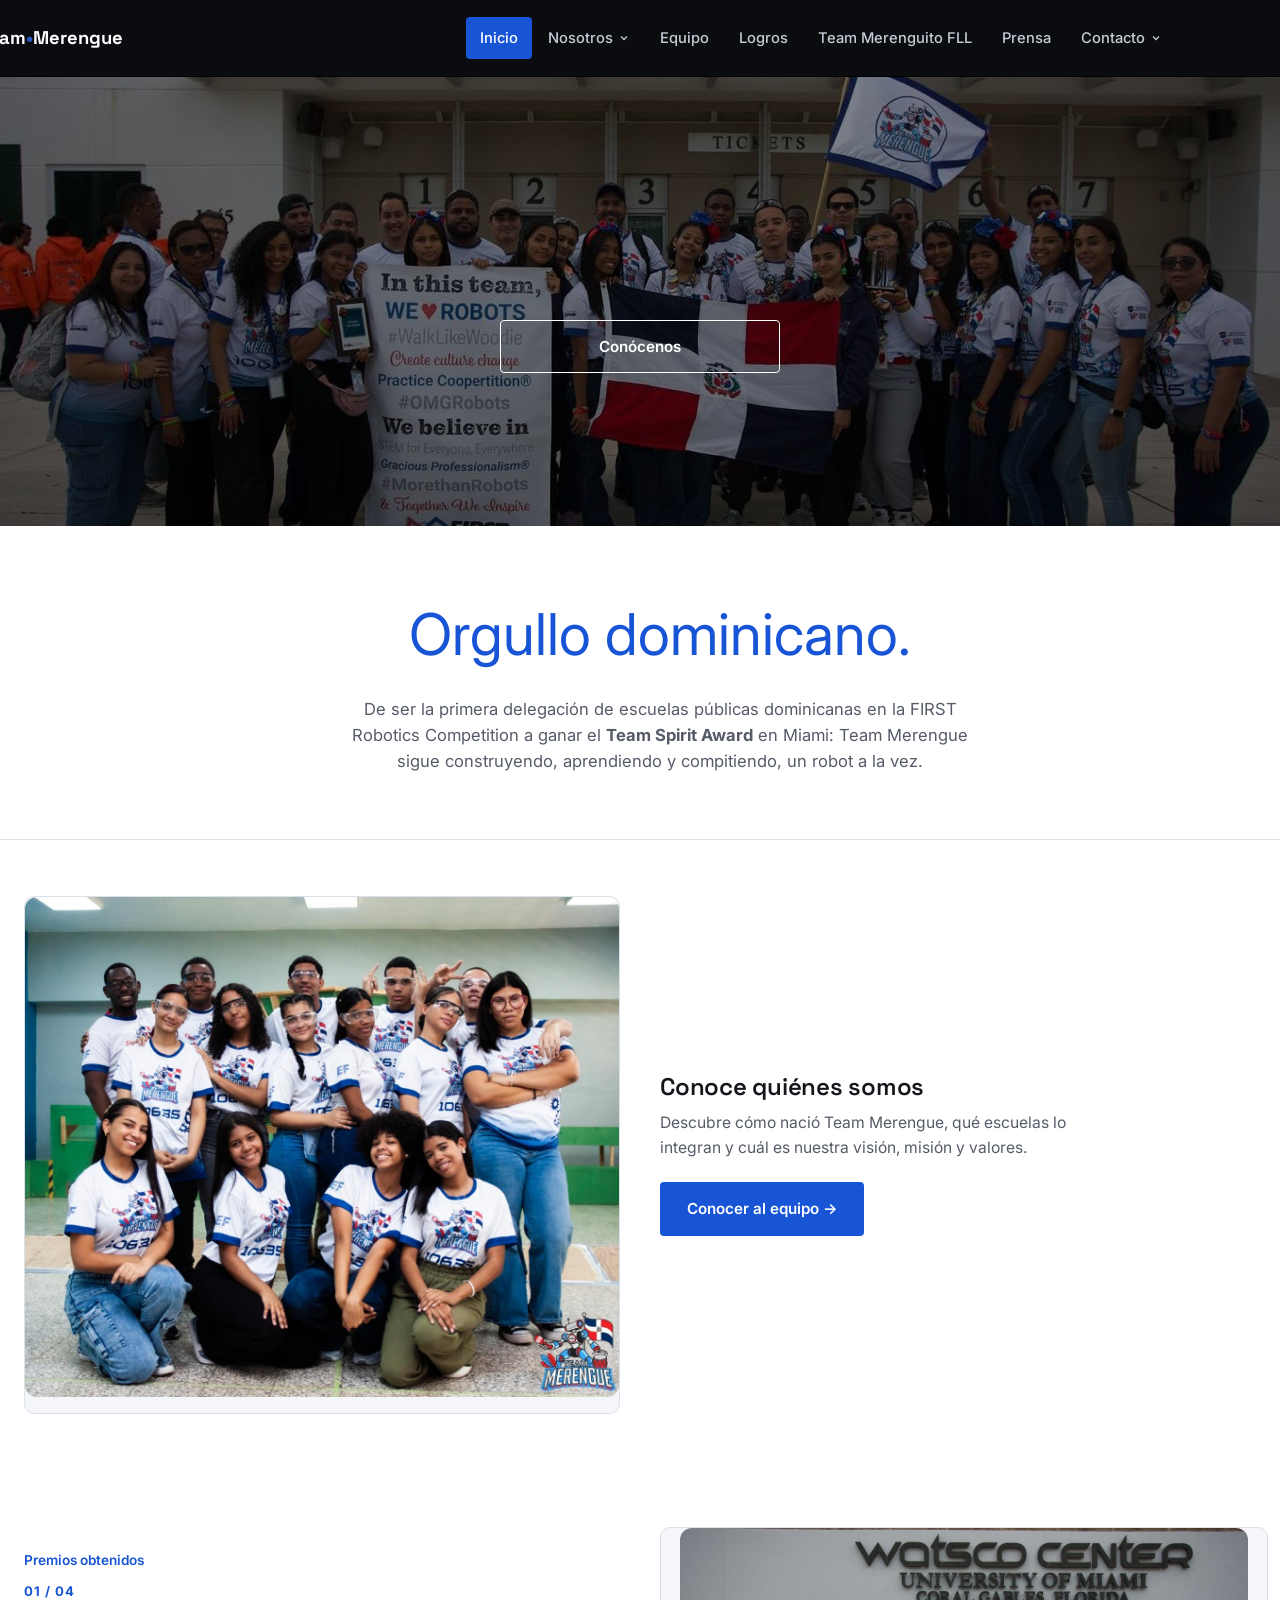
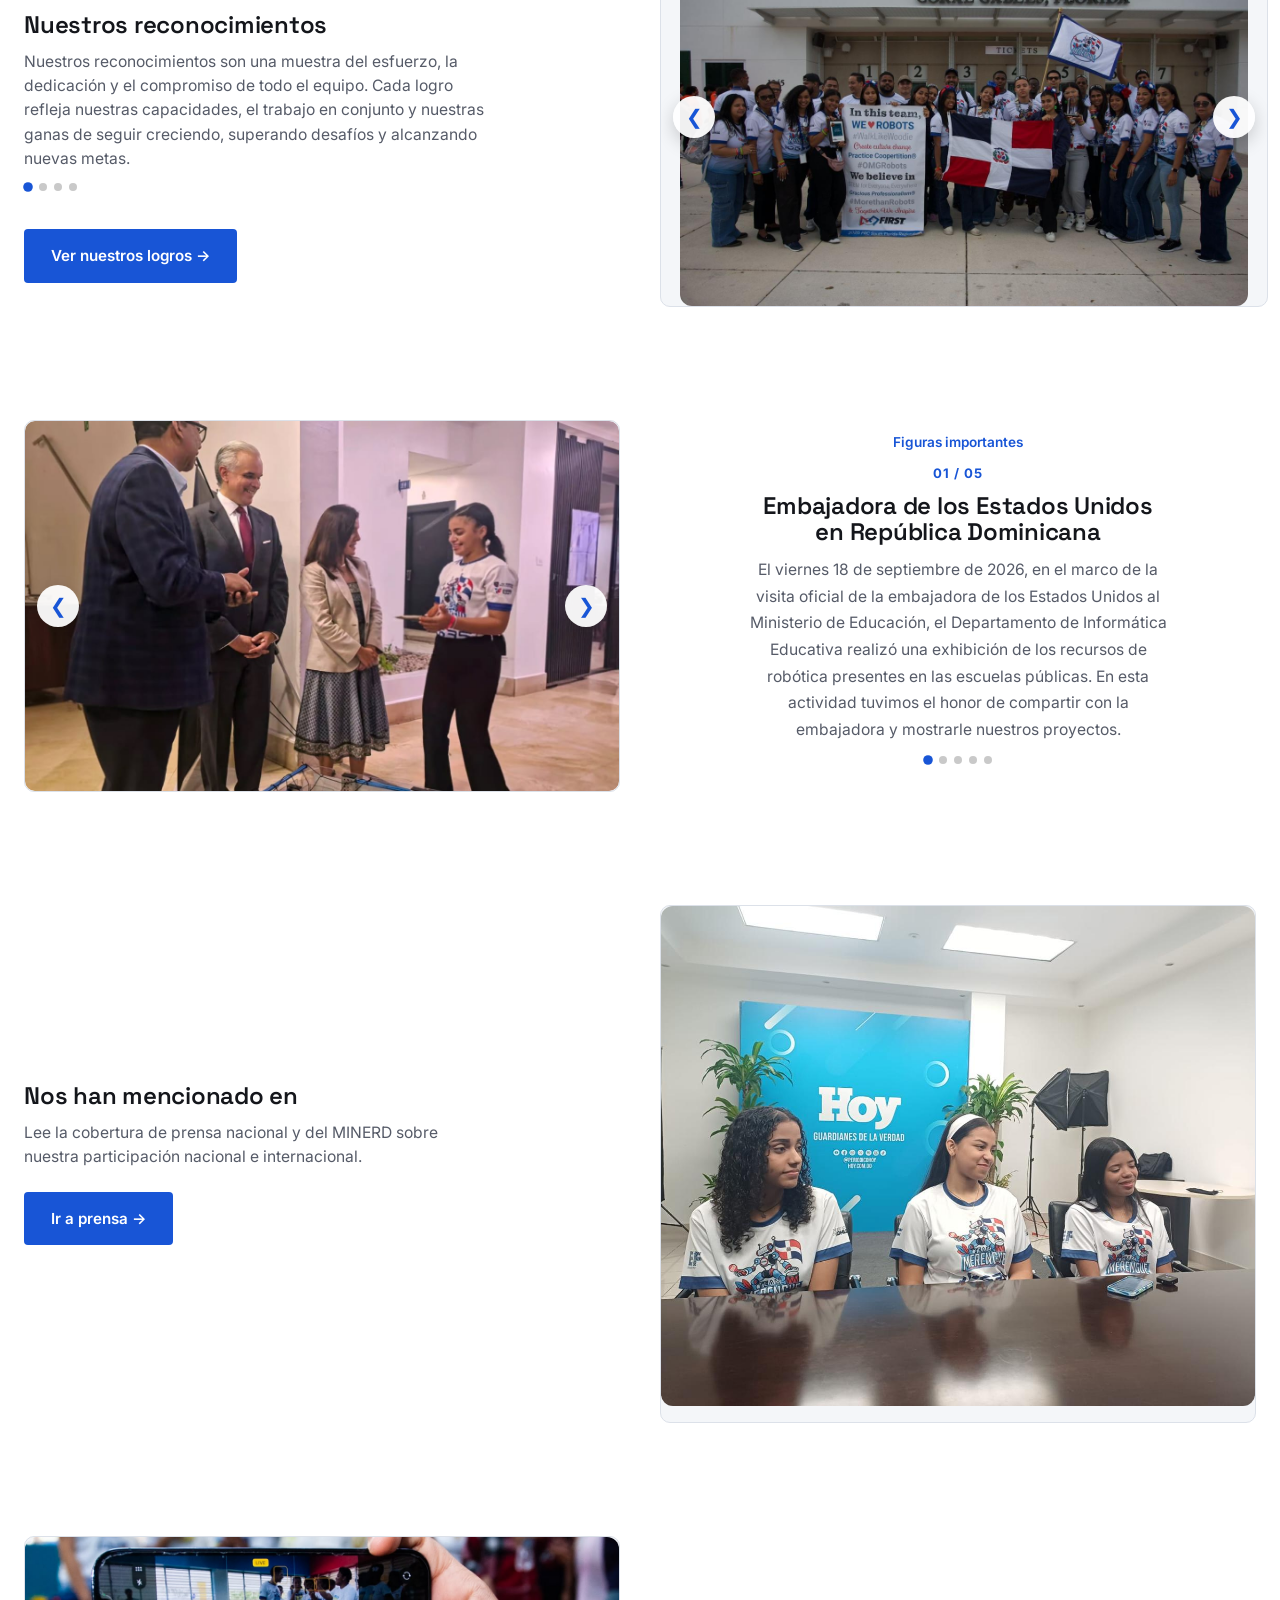
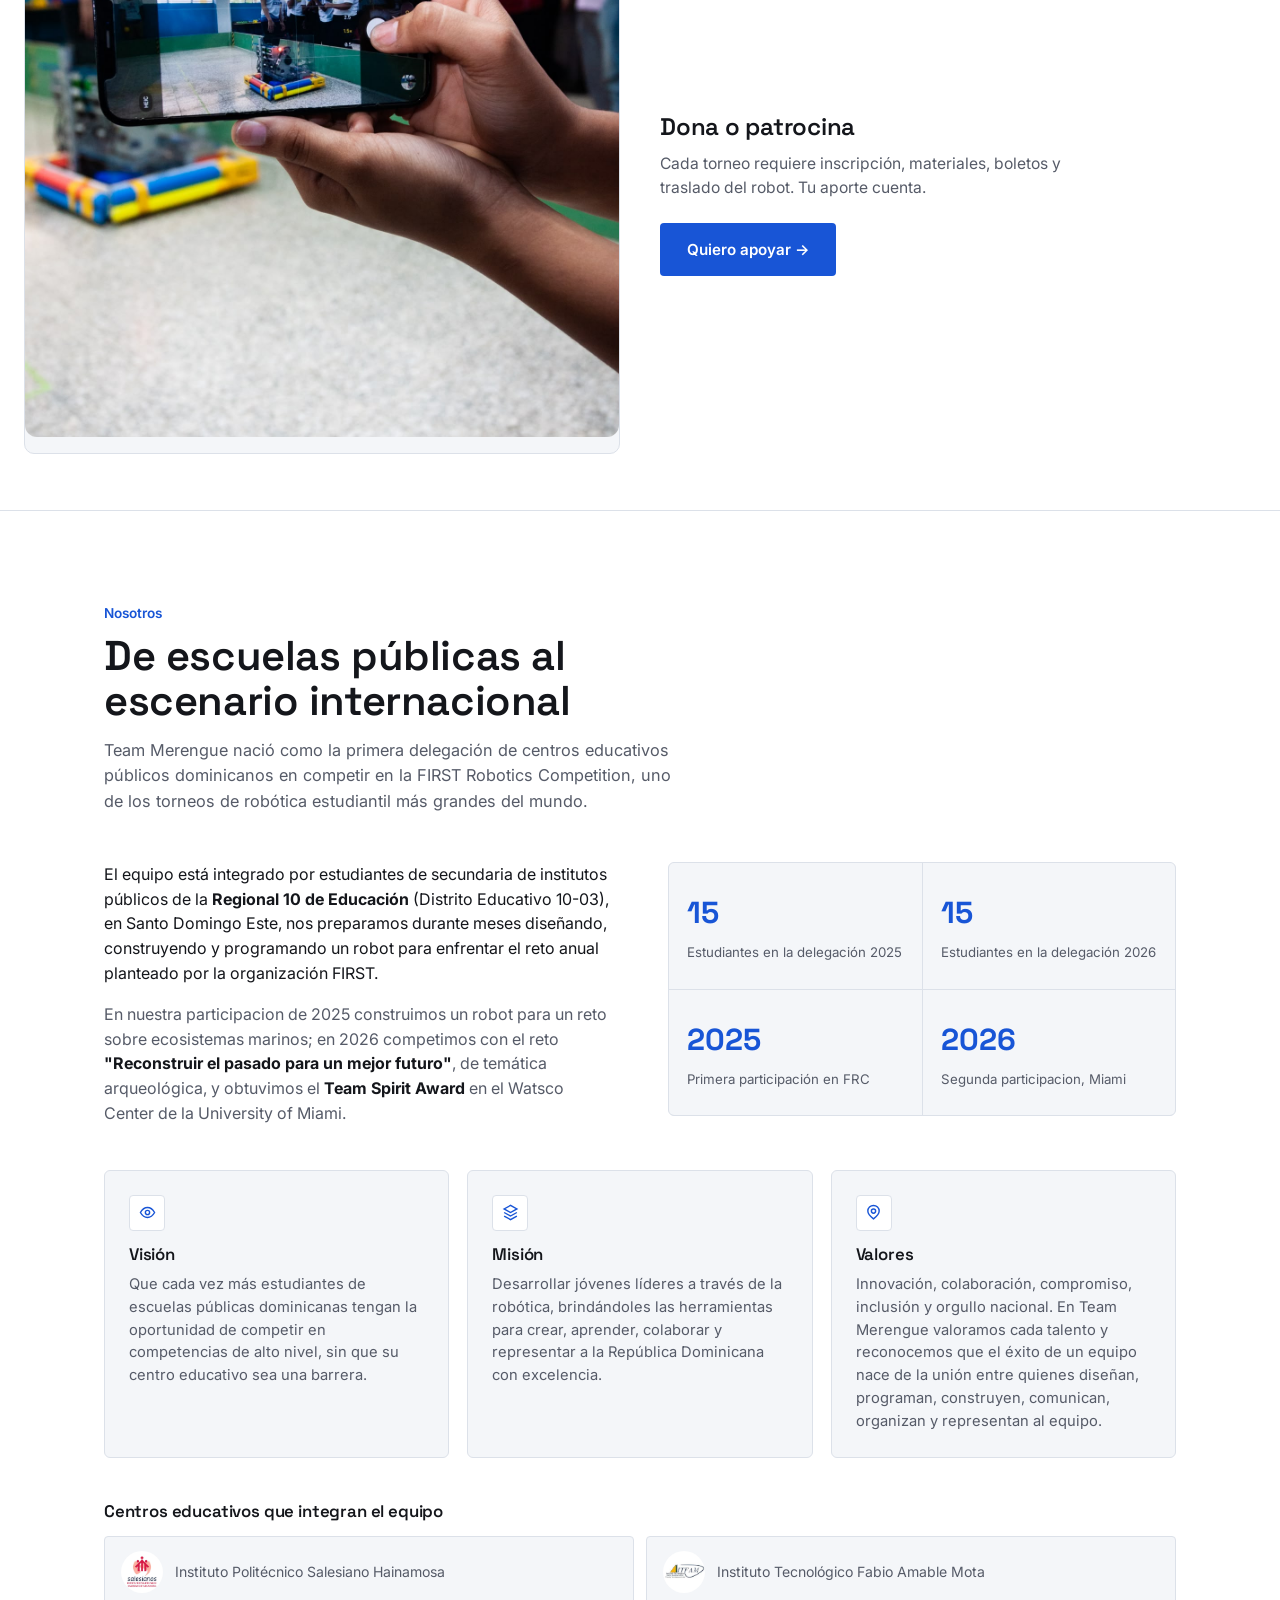
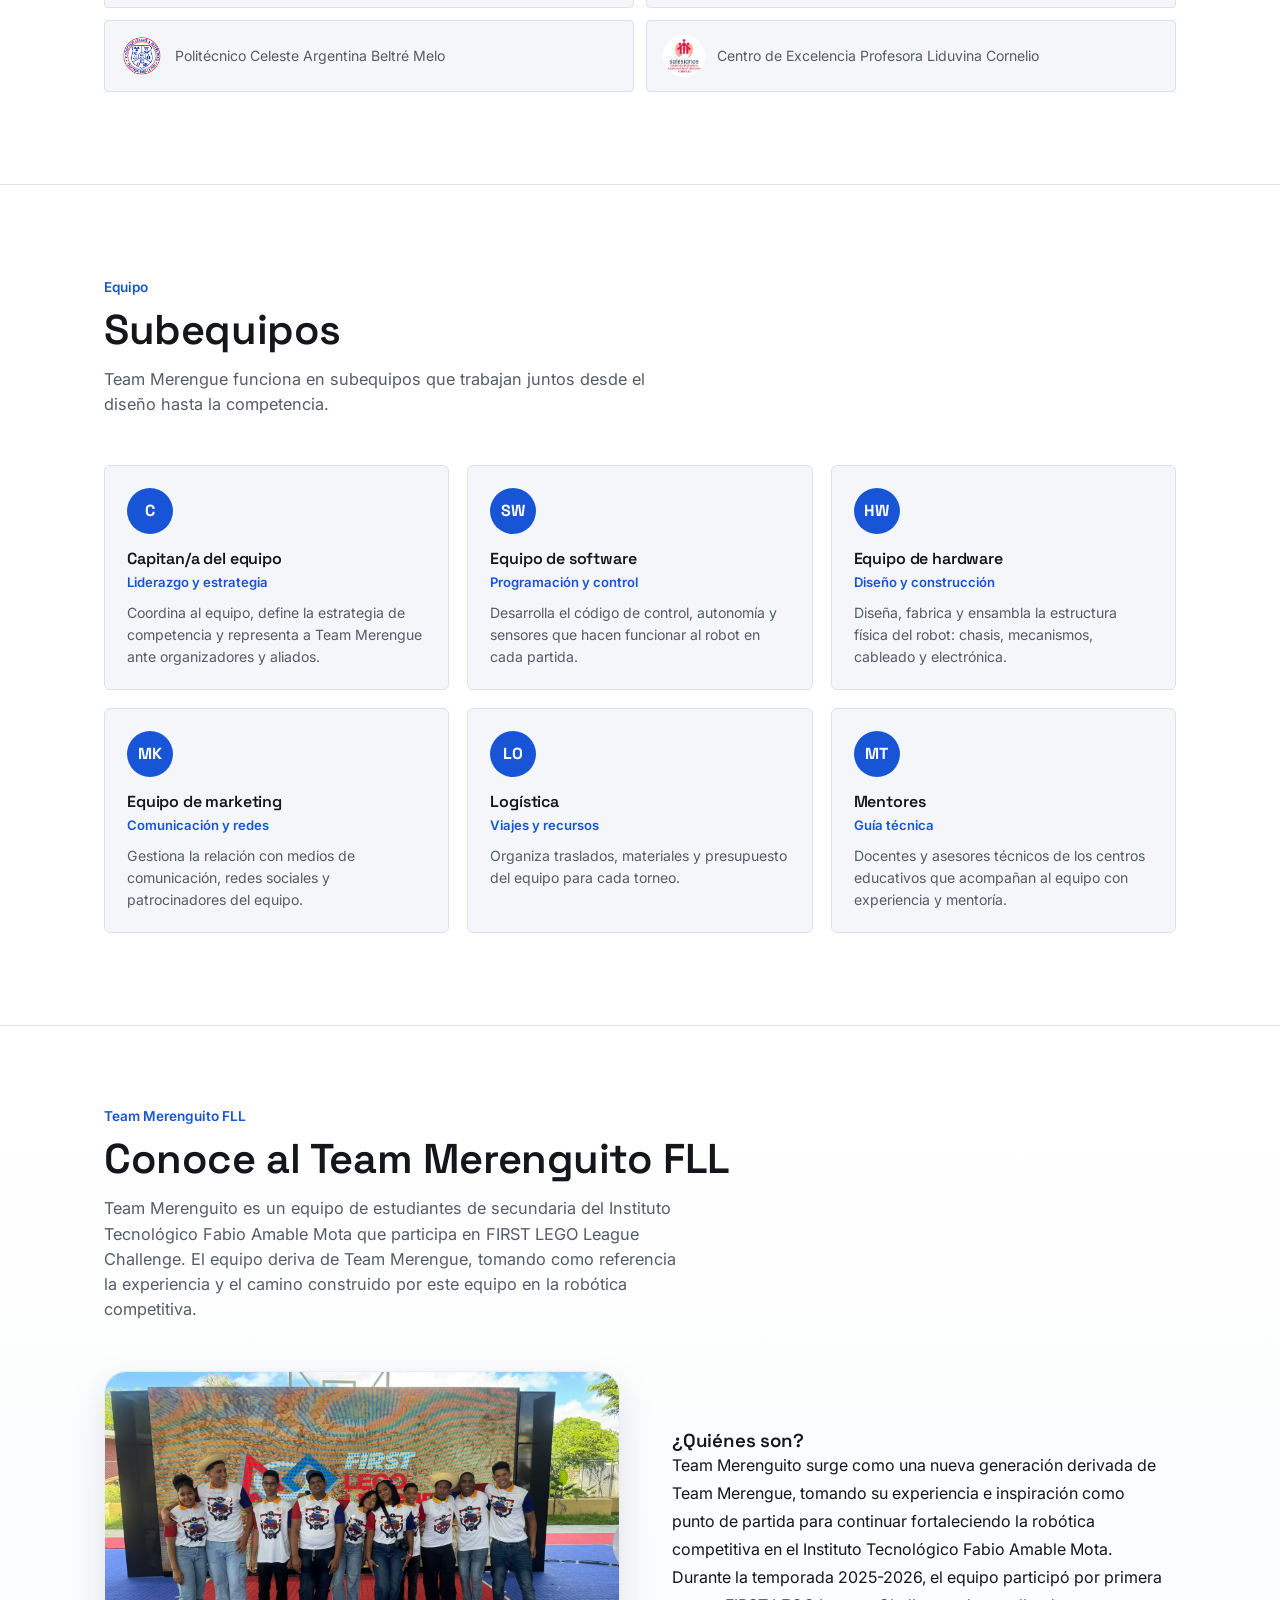
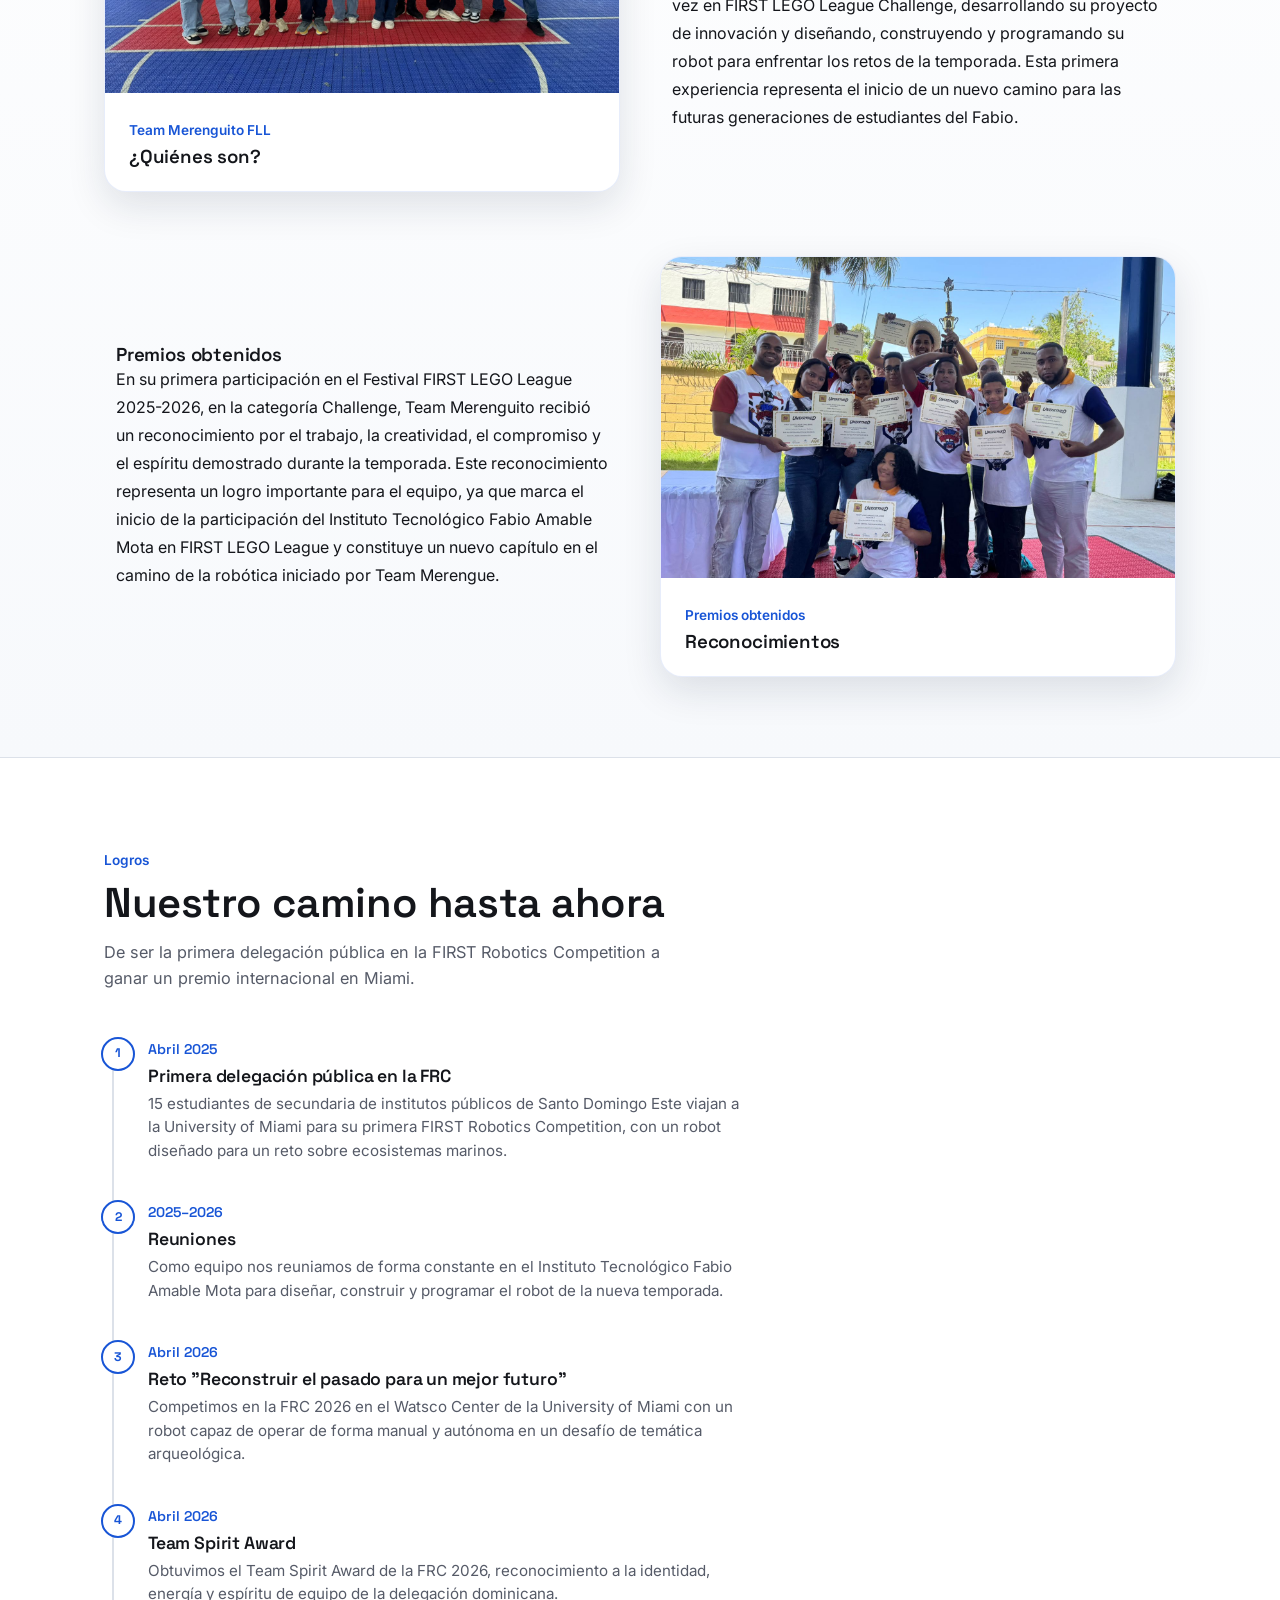
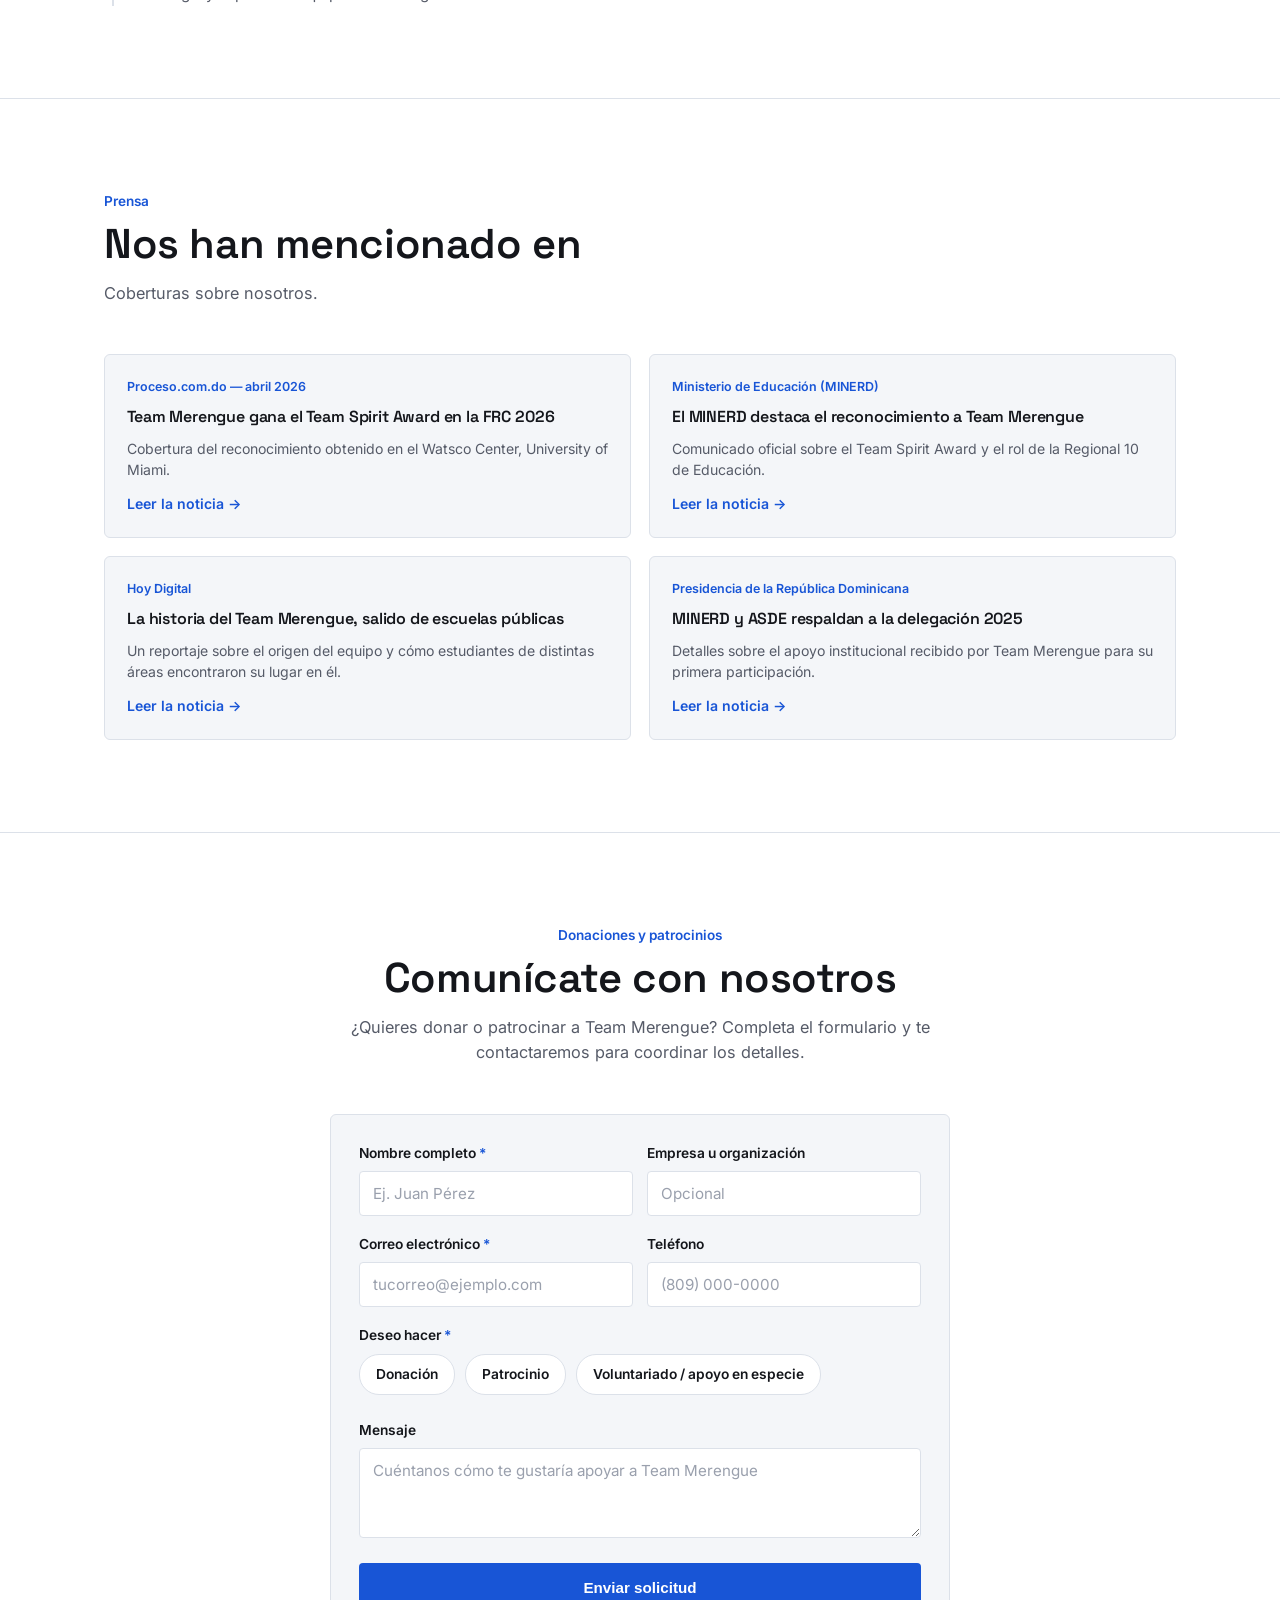
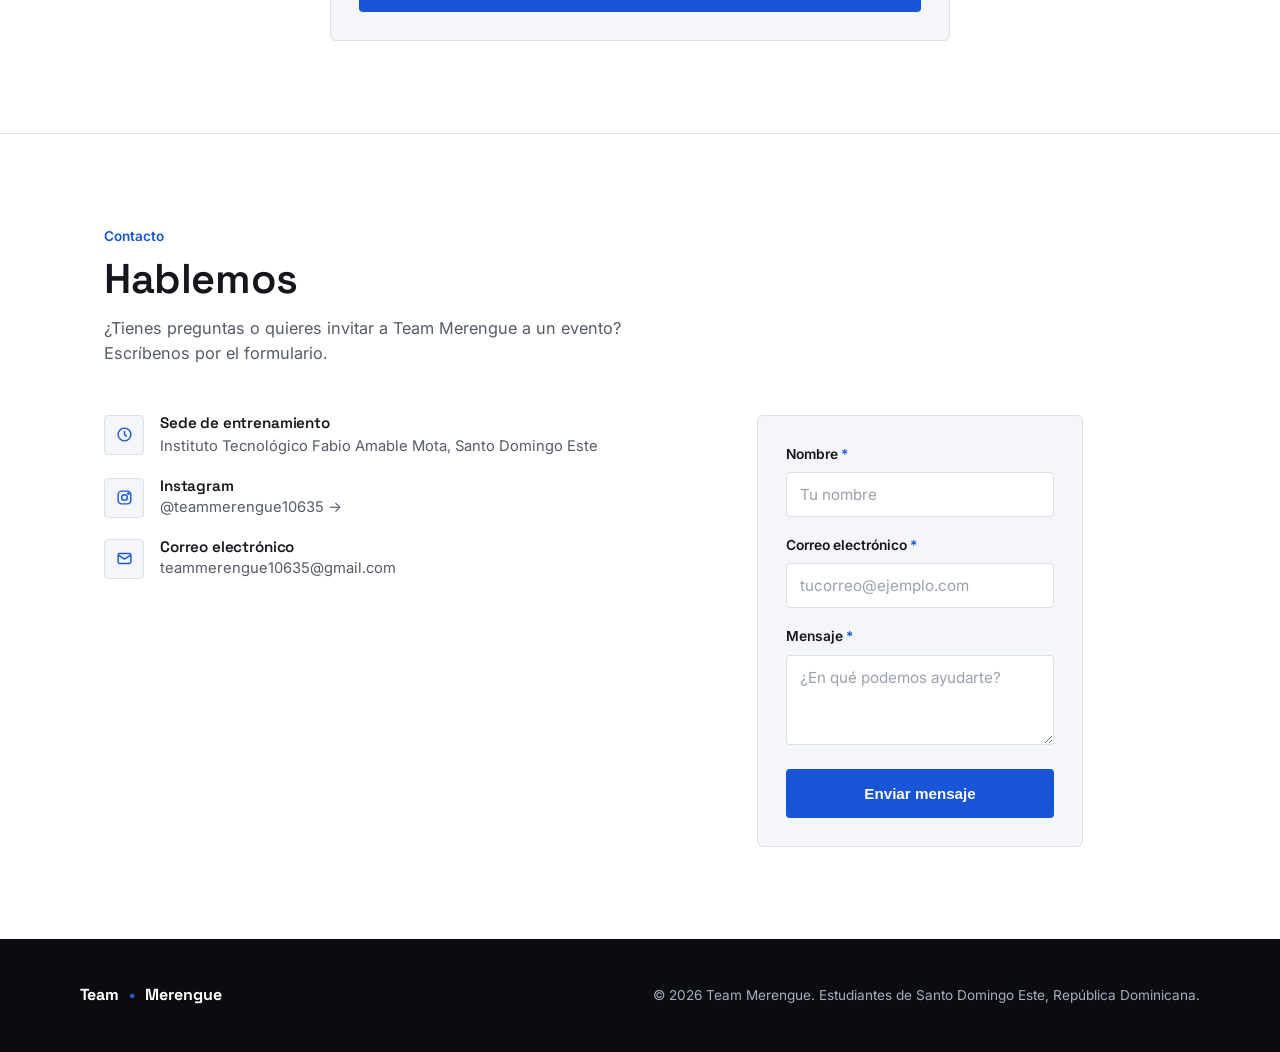
==== commit d850e745: "Update index.html" ====
--- a/index.html
+++ b/index.html
@@ -105,11 +105,29 @@
 
                 <a href="#prensa">Prensa</a>
 
-                <a href="#contacto">Contacto</a>
-
-                <a href="#patrocinios" class="nav-cta">
-                    Donar / Patrocinar
-                </a>
+                <details class="has-sub">
+
+    <summary>
+
+        Contacto
+
+        <svg width="12" height="12" viewBox="0 0 24 24" fill="none"
+             stroke="currentColor" stroke-width="2.5">
+            <path d="M6 9l6 6 6-6"/>
+        </svg>
+
+    </summary>
+
+    <ul class="submenu">
+
+        <li>
+            <a href="#contacto">¿Quieres apoyarnos?</a>
+        </li>
+
+    </ul>
+
+</details>
+                
 
             </nav>
 
@@ -184,15 +202,6 @@
                 <div class="hero-actions">
 
                     <a
-                        href="#patrocinios"
-                        class="btn btn-primary">
-
-                        Quiero donar o patrocinar
-
-                    </a>
-
-
-                    <a
                         href="#nosotros"
                         class="btn btn-outline-dark">
 
@@ -624,7 +633,7 @@
                         de secundaria de institutos públicos de
                         la <strong>Regional 10 de Educación</strong>
                         (Distrito Educativo 10-03), en Santo
-                        Domingo Este, que se preparan durante meses
+                        Domingo Este, nos preparamos durante meses
                         diseñando, construyendo y programando
                         un robot para enfrentar el reto anual
                         planteado por la organización FIRST.
@@ -633,12 +642,11 @@
 
 
                     <p>
-
-                        En su participación de 2025 construyeron
+                        En nuestra participacion de 2025 construimos
                         un robot para un reto sobre ecosistemas
-                        marinos; en 2026 compitieron con el reto
+                        marinos; en 2026 competimos con el reto
                         <strong>"Reconstruir el pasado para un mejor futuro"</strong>,
-                        de temática arqueológica, y obtuvieron
+                        de temática arqueológica, y obtuvimos 
                         el <strong>Team Spirit Award</strong>
                         en el Watsco Center de la University
                         of Miami.
@@ -655,7 +663,7 @@
                     <div class="stat">
 
                         <div class="num">
-                            26
+                            15
                         </div>
 
                         <div class="cap">
@@ -668,11 +676,11 @@
                     <div class="stat">
 
                         <div class="num">
-                            4
+                            15
                         </div>
 
                         <div class="cap">
-                            Centros educativos públicos
+                            Estudiantes en la delegación 2026
                         </div>
 
                     </div>
@@ -698,7 +706,7 @@
                         </div>
 
                         <div class="cap">
-                            Team Spirit Award, Miami
+                            Segunda participacion, Miami
                         </div>
 
                     </div>
@@ -747,7 +755,7 @@
 
                         Que cada vez más estudiantes de escuelas
                         públicas dominicanas tengan la oportunidad
-                        de competir en robótica de alto nivel,
+                        de competir en competencias de alto nivel,
                         sin que su centro educativo sea una barrera.
 
                     </p>
@@ -786,10 +794,9 @@
 
                     <p>
 
-                        Formar a estudiantes de la Regional 10
-                        en diseño mecánico, programación y trabajo
-                        en equipo, y representar a la República
-                        Dominicana en la FIRST Robotics Competition.
+                       Desarrollar jóvenes líderes a través de la robótica, brindándoles 
+                       las herramientas para crear, aprender, colaborar y representar a la
+                        República Dominicana con excelencia.
 
                     </p>
 
@@ -826,10 +833,10 @@
 
                     <p>
 
-                        Trabajo en equipo, orgullo nacional e inclusión:
-                        en Team Merengue caben tanto quienes vienen
-                        de las áreas técnicas como quienes aportan
-                        desde comunicación, logística o idiomas.
+                       Innovación, colaboración, compromiso, inclusión y orgullo nacional.
+                        En Team Merengue valoramos cada talento y reconocemos que el éxito 
+                        de un equipo nace de la unión entre quienes diseñan, programan, 
+                        construyen, comunican, organizan y representan al equipo.
 
                     </p>
 
@@ -933,7 +940,7 @@
 
 
                 <h2>
-                    Cada quien aporta su pieza
+                    Subequipos
                 </h2>
 
 
@@ -941,9 +948,7 @@
 
                     Team Merengue funciona en subequipos que
                     trabajan juntos desde el diseño hasta la
-                    competencia. Sustituye estas tarjetas
-                    por los nombres reales de cada integrante
-                    cuando quieras personalizarlas.
+                    competencia. 
 
                 </p>
 
@@ -957,11 +962,11 @@
                 <div class="team-card reveal">
 
                     <div class="avatar">
-                        CA
+                        C
                     </div>
 
                     <h3>
-                        Capitana del equipo
+                        Capitan/a del equipo
                     </h3>
 
                     <div class="role">
@@ -1267,7 +1272,7 @@
 
                     <p>
 
-                        26 estudiantes de secundaria de institutos
+                        15 estudiantes de secundaria de institutos
                         públicos de Santo Domingo Este viajan a la
                         University of Miami para su primera FIRST
                         Robotics Competition, con un robot diseñado
@@ -1289,13 +1294,13 @@
 
 
                     <h3>
-                        Entrenamiento en el Centro de Innovación Aplicada
+                        Reuniones
                     </h3>
 
 
                     <p>
 
-                        El equipo se reúne de forma constante en
+                        Como equipo nos reuniamos de forma constante en
                         el Instituto Tecnológico Fabio Amable Mota
                         para diseñar, construir y programar el robot
                         de la nueva temporada.
@@ -1322,7 +1327,7 @@
 
                     <p>
 
-                        Compiten en la FRC 2026 en el Watsco Center
+                        Competimos en la FRC 2026 en el Watsco Center
                         de la University of Miami con un robot capaz
                         de operar de forma manual y autónoma en un
                         desafío de temática arqueológica.
@@ -1349,7 +1354,7 @@
 
                     <p>
 
-                        Team Merengue obtiene el Team Spirit Award
+                        Obtuvimos el Team Spirit Award
                         de la FRC 2026, reconocimiento a la identidad,
                         energía y espíritu de equipo de la delegación
                         dominicana.
@@ -1389,9 +1394,7 @@
 
                 <p>
 
-                    Cobertura reciente sobre Team Merengue.
-                    Cada tarjeta enlaza directamente a la
-                    nota original.
+                    Coberturas sobre nosotros.
 
                 </p>
          
@@ -1864,7 +1867,6 @@
 
                             <p>
 
-                                Centro de Innovación Aplicada,
                                 Instituto Tecnológico Fabio Amable Mota,
                                 Santo Domingo Este
 
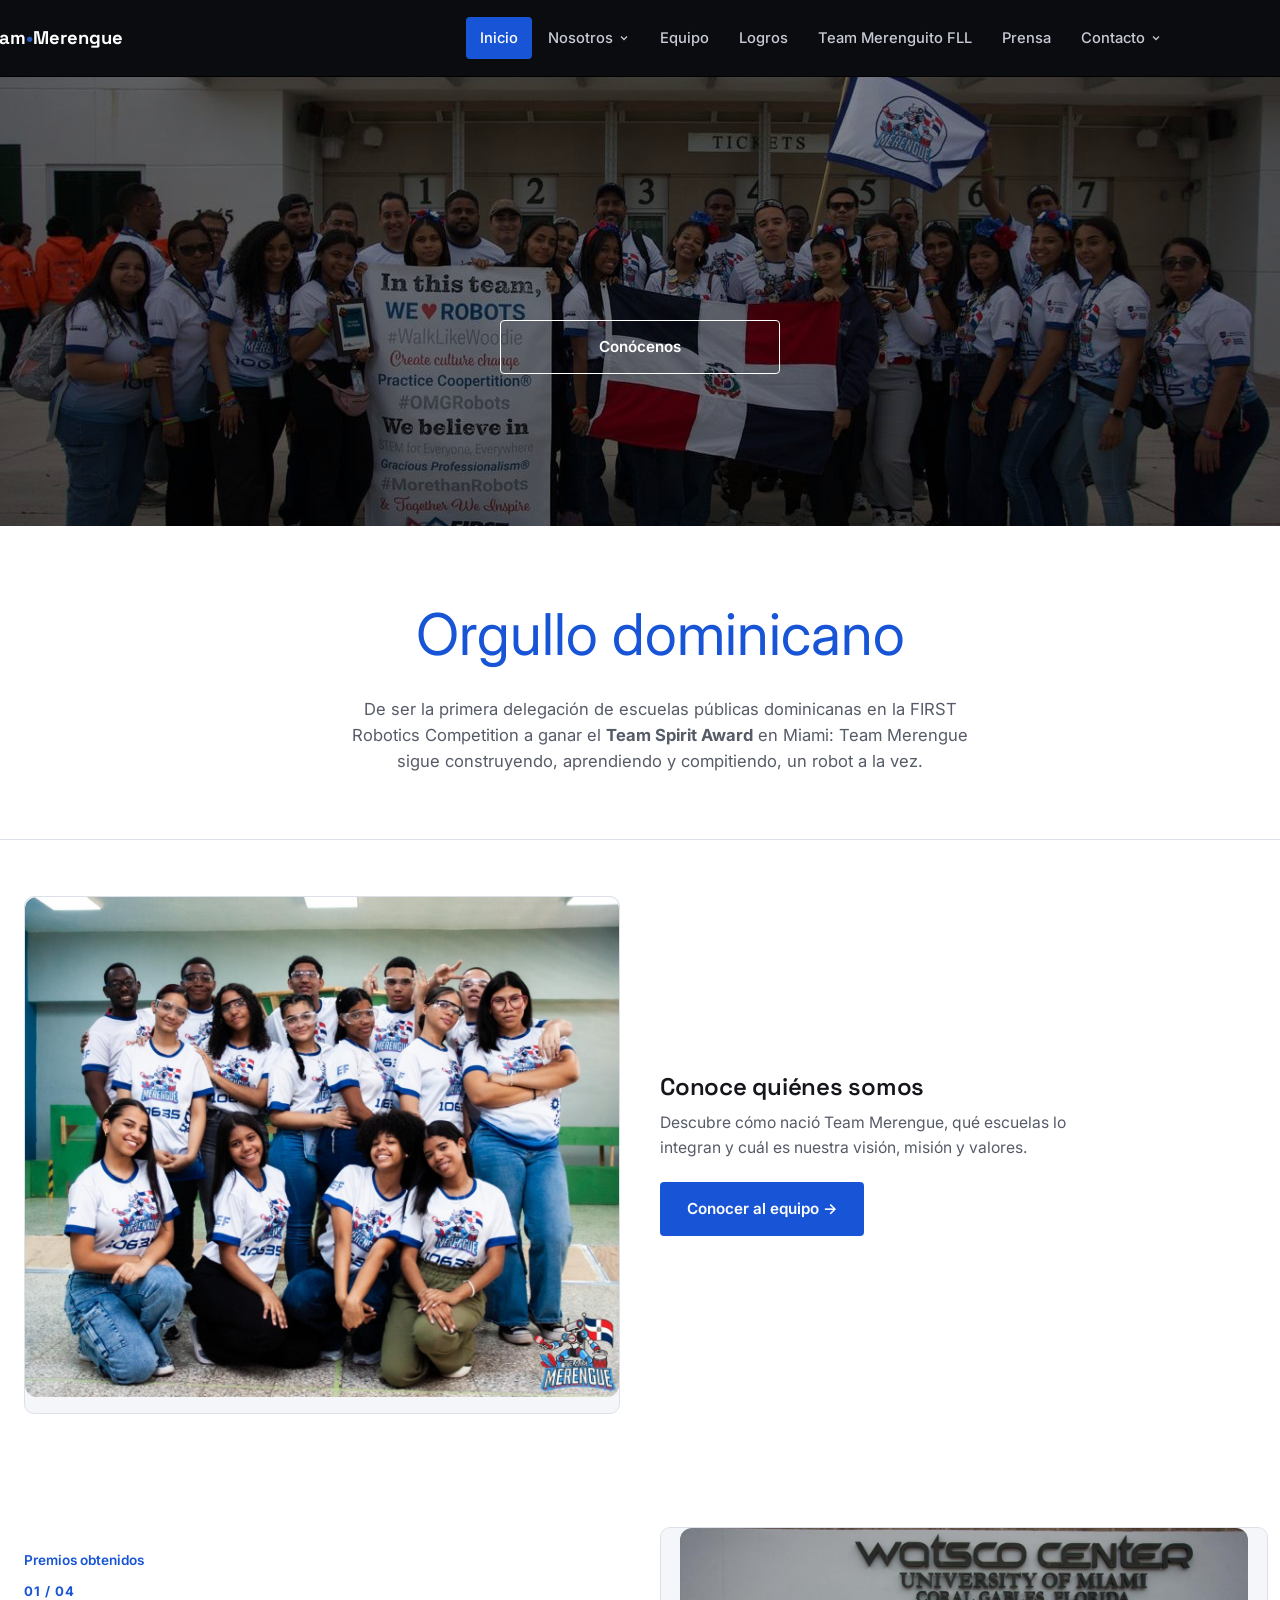
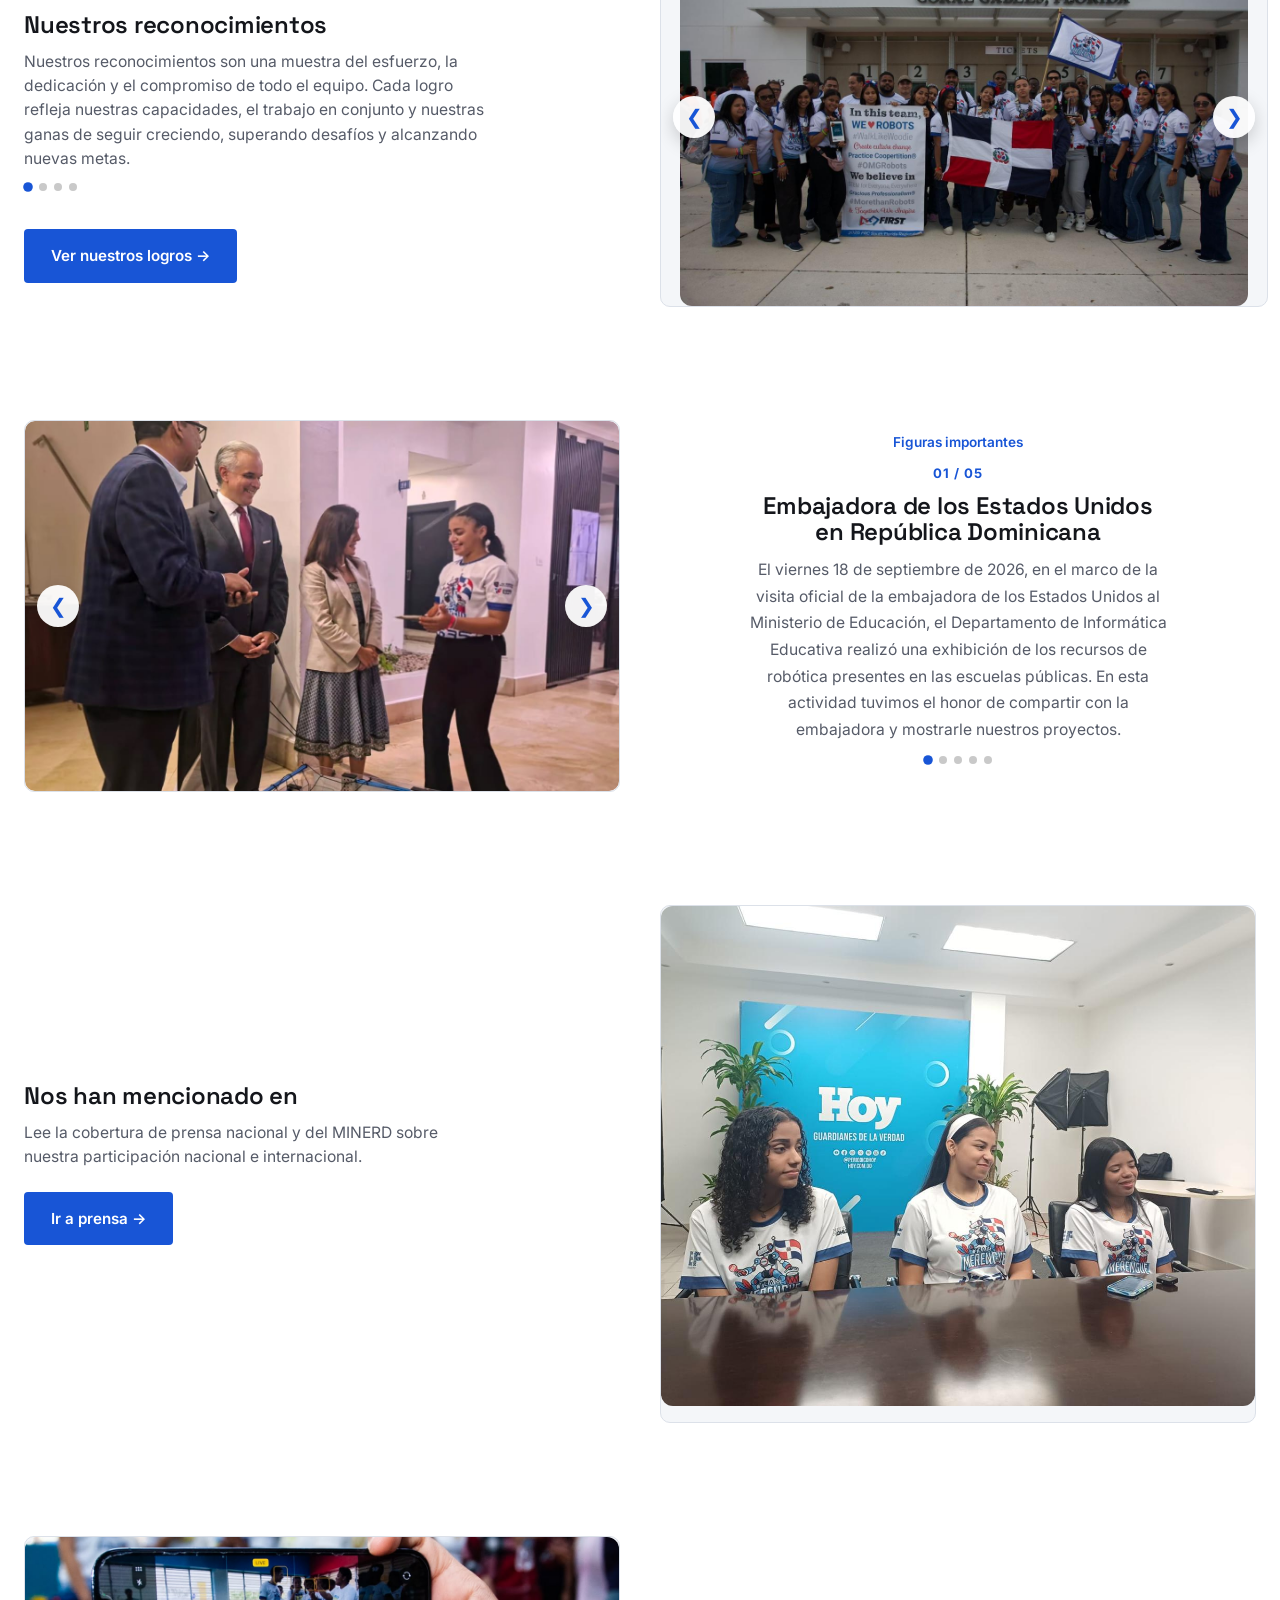
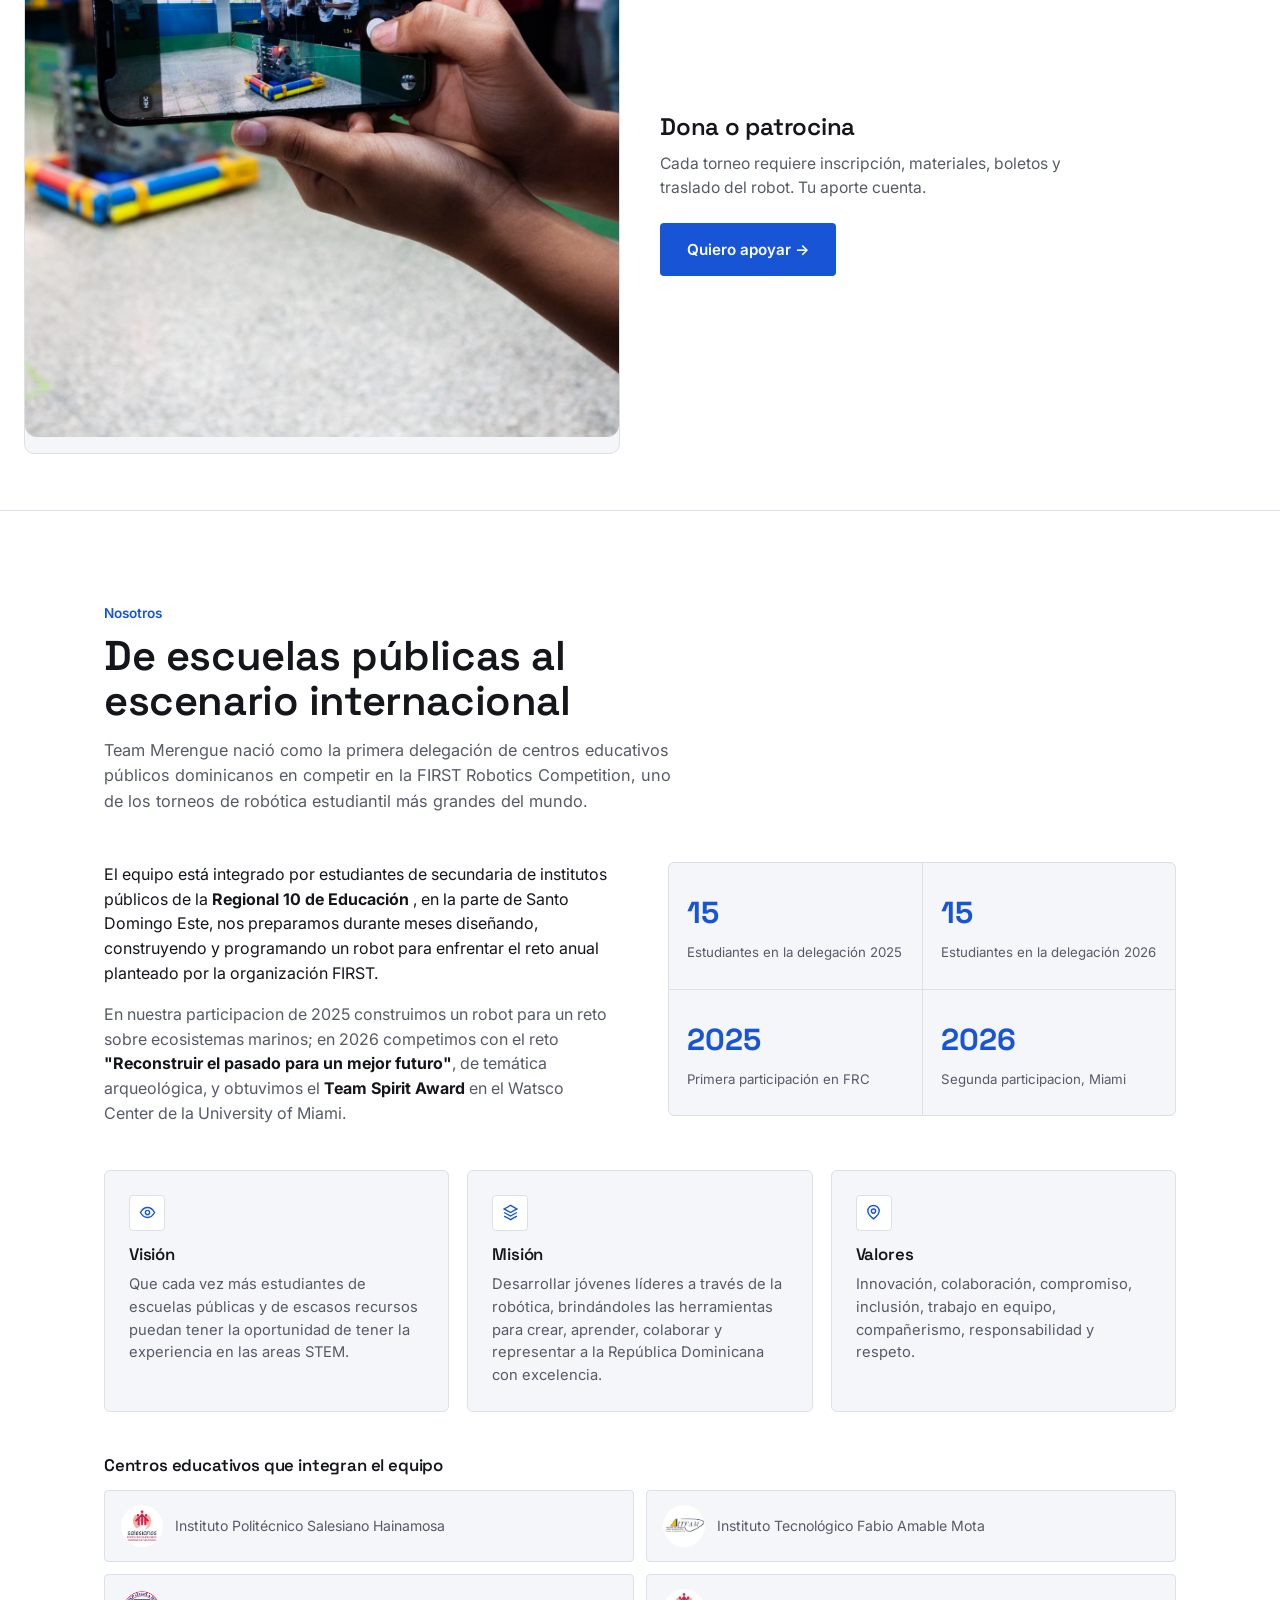
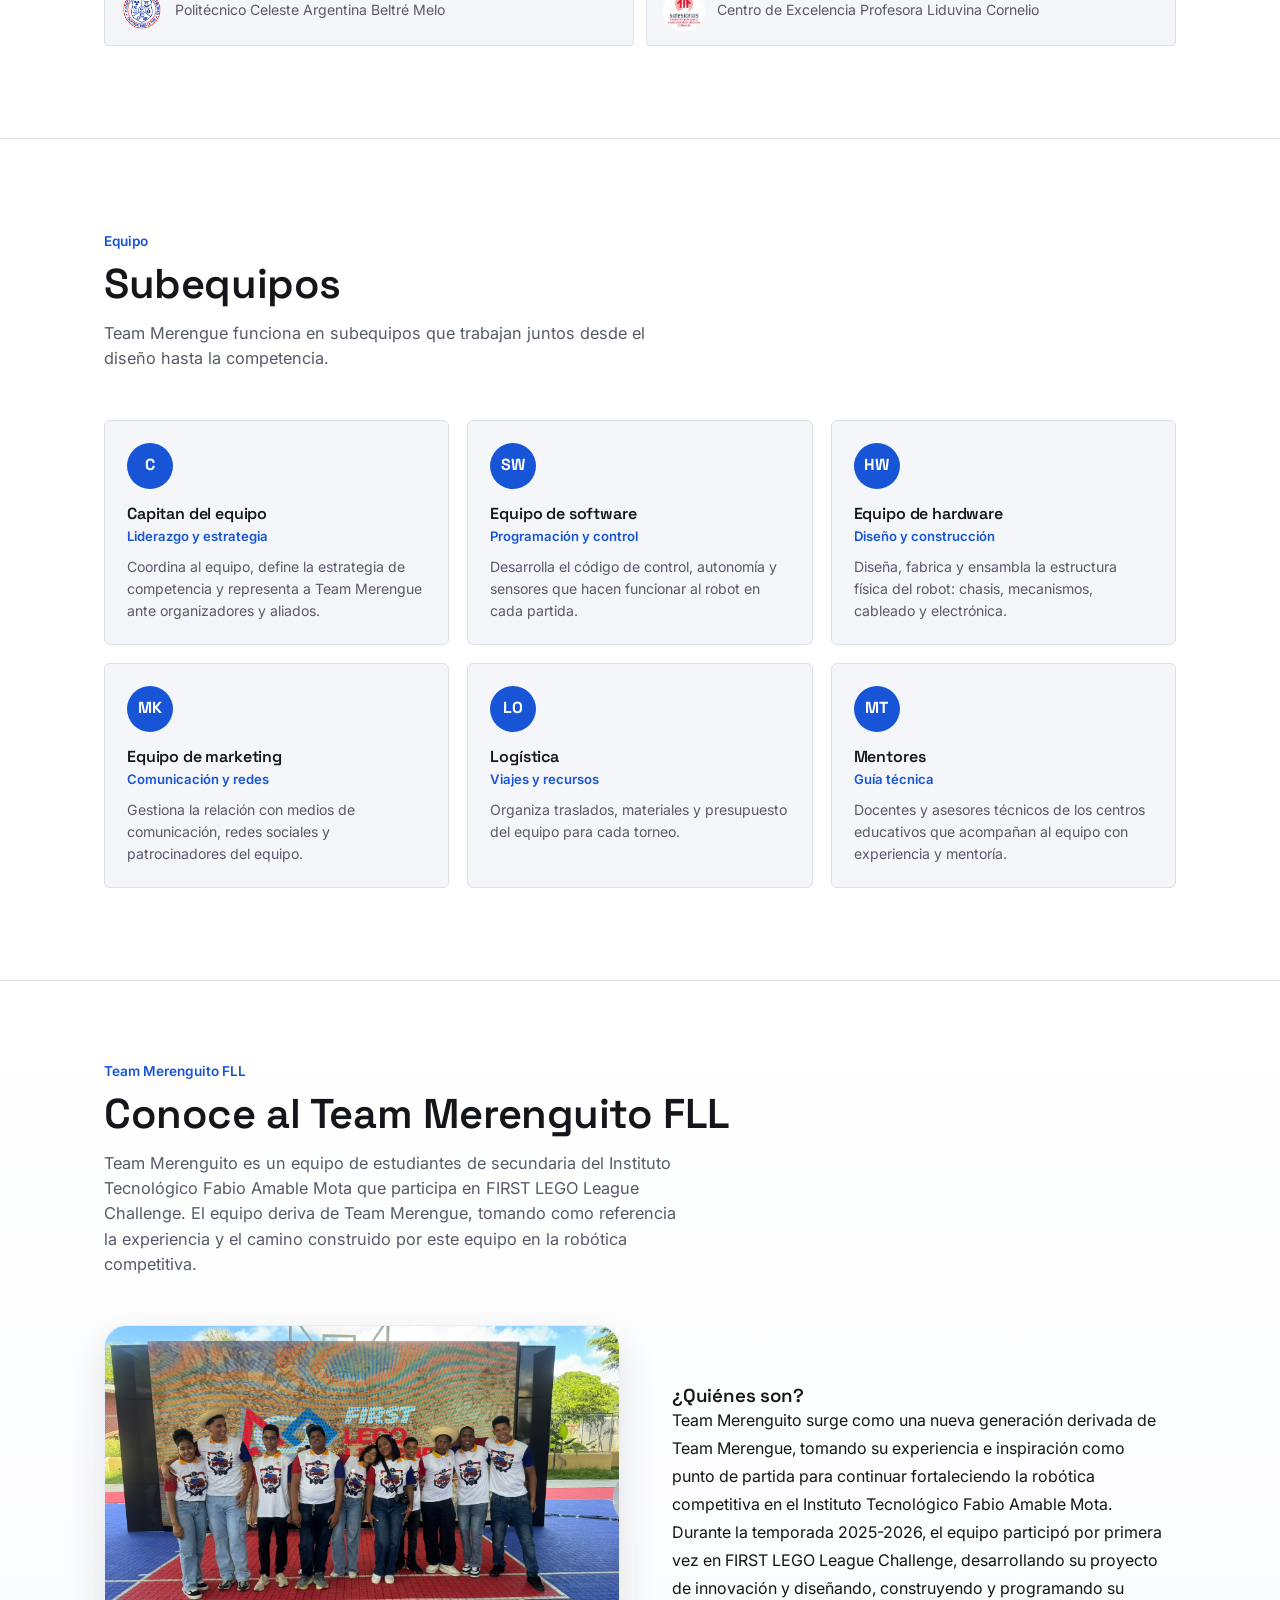
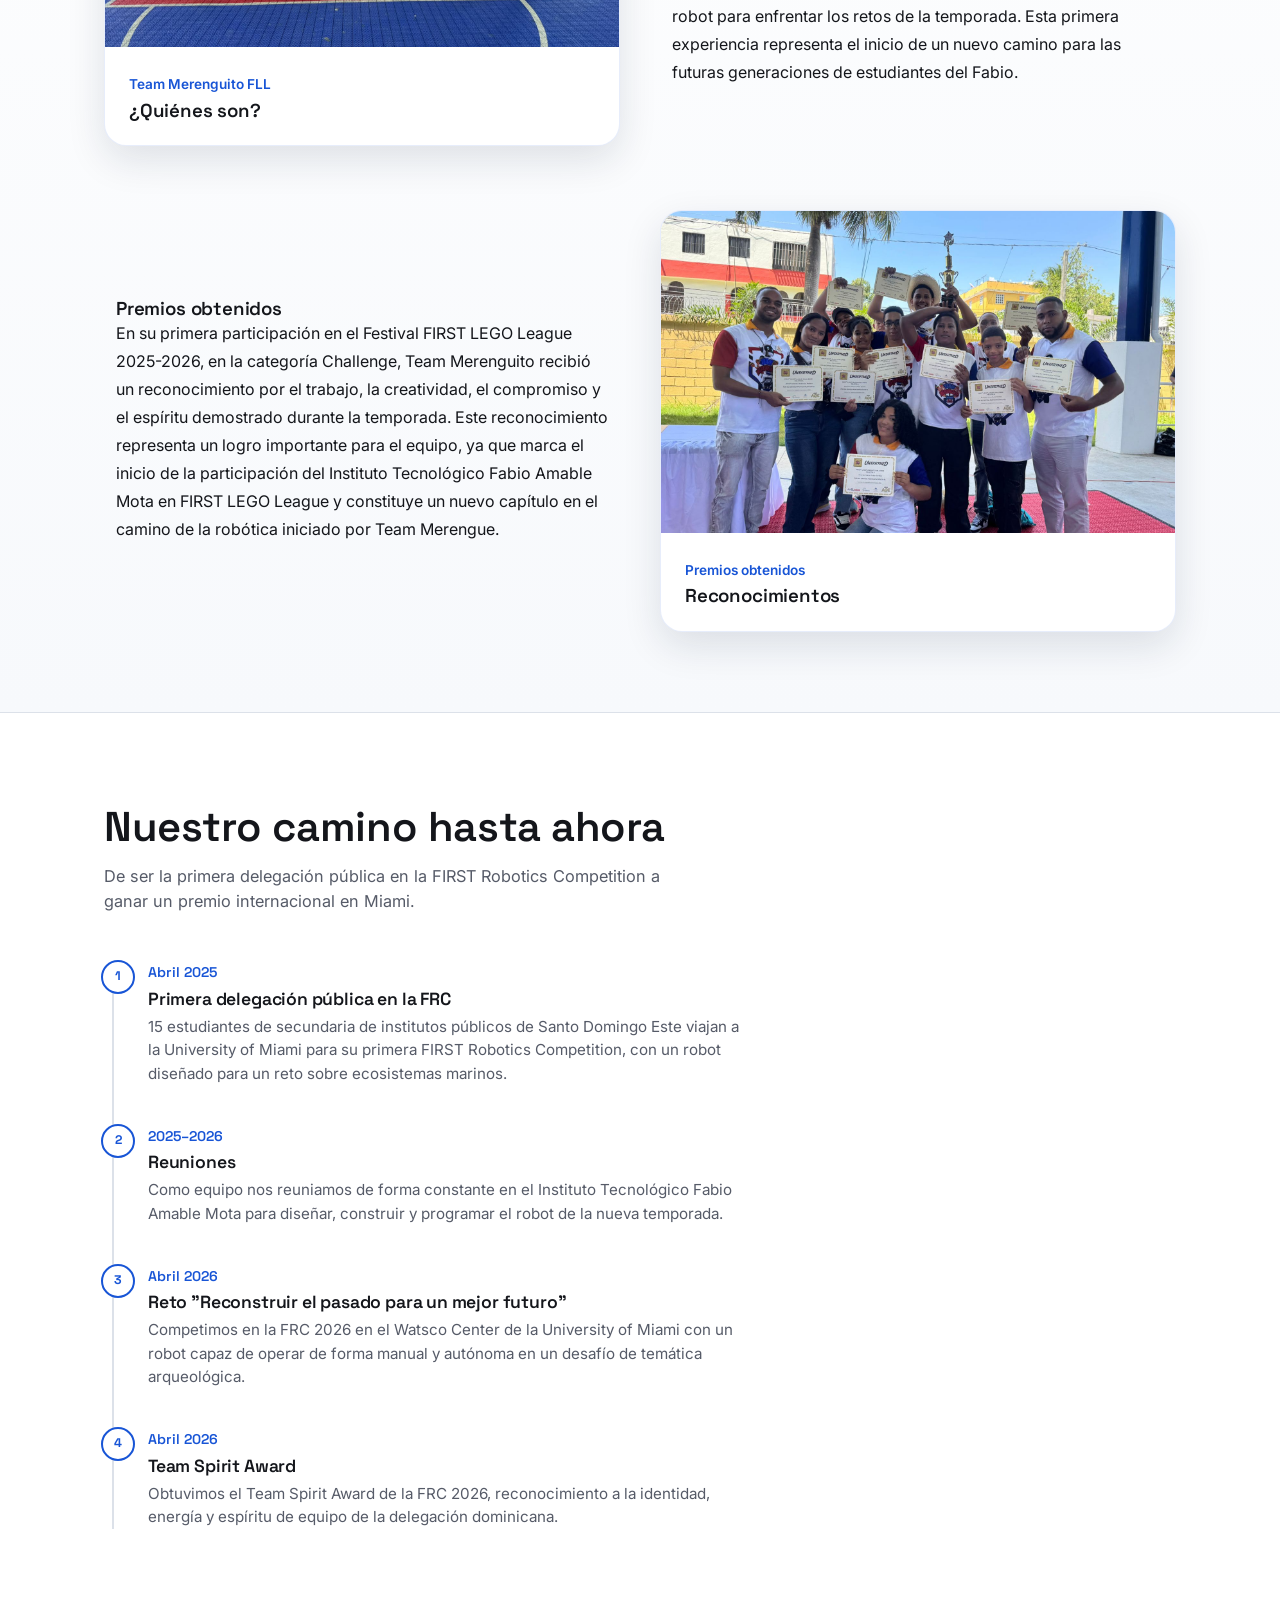
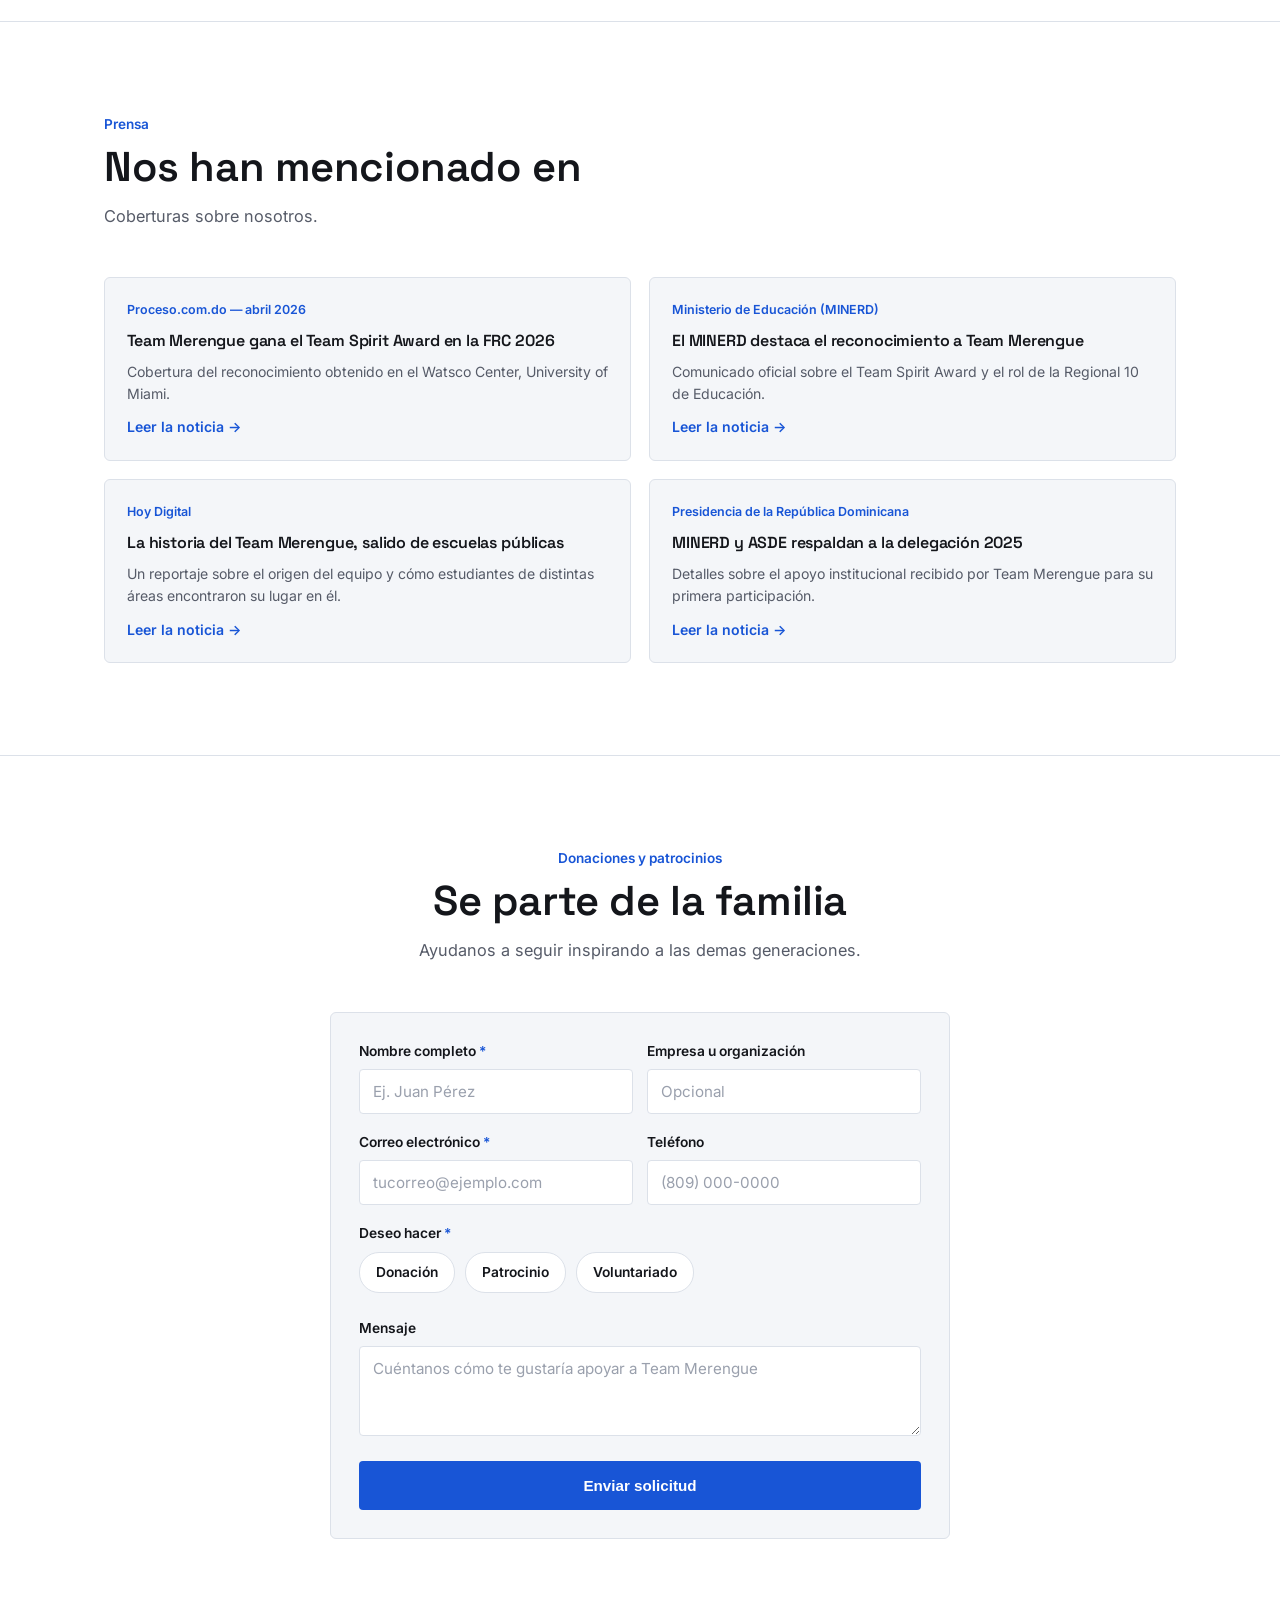
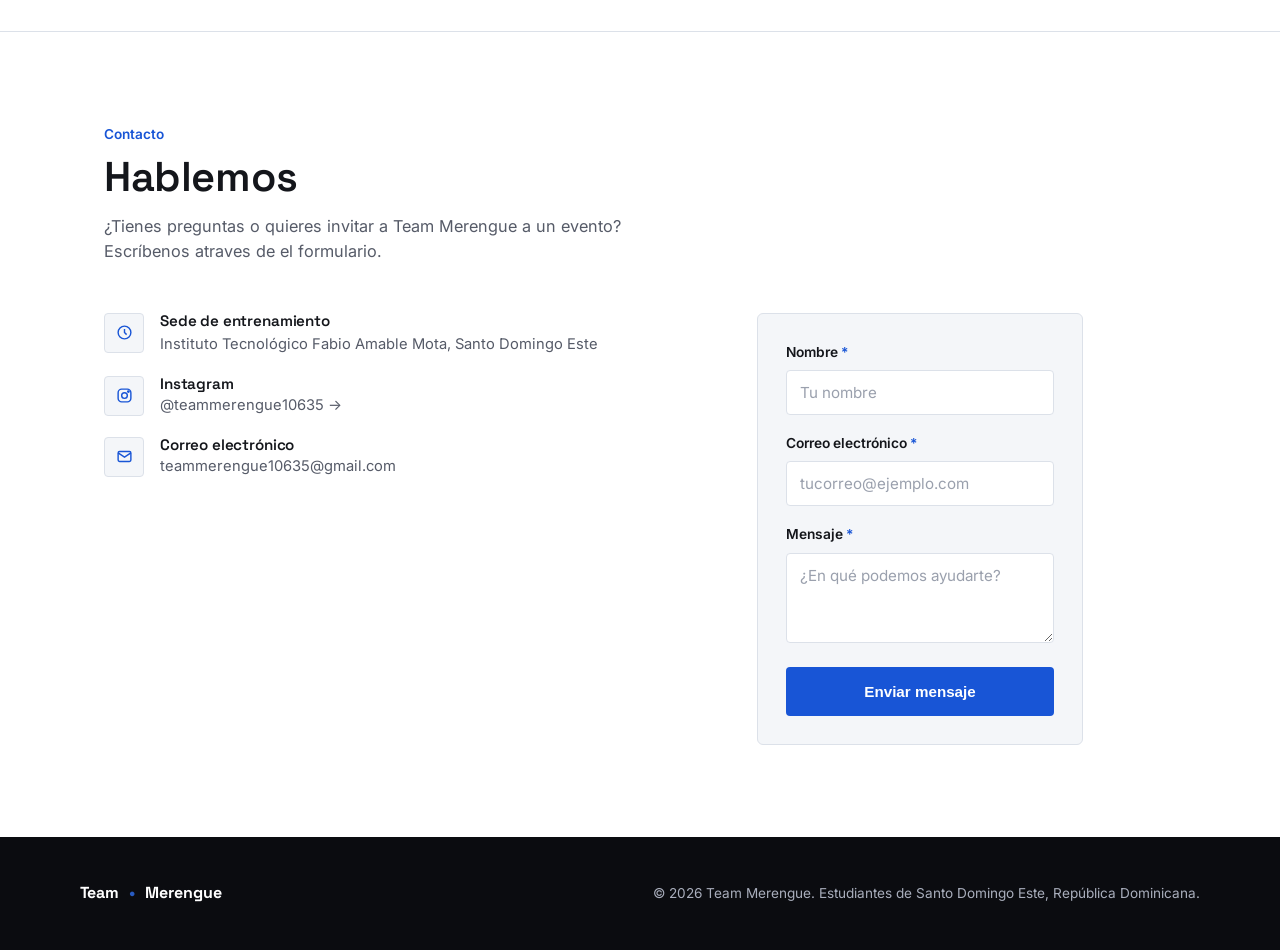
==== commit 2ccc6af3: "Update index.html" ====
--- a/index.html
+++ b/index.html
@@ -1,6 +1,6 @@
 
 <!DOCTYPE html>
-<html lang="es">
+<html lang="en">
 
 <head>
     <meta charset="UTF-8">
@@ -224,7 +224,7 @@
         <div class="word-panel">
 
             <div class="big-word">
-                Orgullo dominicano.
+                Orgullo dominicano
             </div>
 
 
@@ -632,7 +632,7 @@
                         El equipo está integrado por estudiantes
                         de secundaria de institutos públicos de
                         la <strong>Regional 10 de Educación</strong>
-                        (Distrito Educativo 10-03), en Santo
+                        , en la parte de Santo
                         Domingo Este, nos preparamos durante meses
                         diseñando, construyendo y programando
                         un robot para enfrentar el reto anual
@@ -753,10 +753,9 @@
 
                     <p>
 
-                        Que cada vez más estudiantes de escuelas
-                        públicas dominicanas tengan la oportunidad
-                        de competir en competencias de alto nivel,
-                        sin que su centro educativo sea una barrera.
+                        Que cada vez más estudiantes de escuelas públicas
+                         y de escasos recursos puedan tener la oportunidad
+                        de tener la experiencia en las areas STEM.
 
                     </p>
 
@@ -833,10 +832,7 @@
 
                     <p>
 
-                       Innovación, colaboración, compromiso, inclusión y orgullo nacional.
-                        En Team Merengue valoramos cada talento y reconocemos que el éxito 
-                        de un equipo nace de la unión entre quienes diseñan, programan, 
-                        construyen, comunican, organizan y representan al equipo.
+                       Innovación, colaboración, compromiso, inclusión, trabajo en equipo, compañerismo, responsabilidad y respeto.
 
                     </p>
 
@@ -966,7 +962,7 @@
                     </div>
 
                     <h3>
-                        Capitan/a del equipo
+                        Capitan del equipo
                     </h3>
 
                     <div class="role">
@@ -1231,10 +1227,6 @@
 
             <div class="section-head reveal">
 
-                <div class="kicker">
-                    Logros
-                </div>
-
 
                 <h2>
                     Nuestro camino hasta ahora
@@ -1565,15 +1557,13 @@
 
 
                 <h2>
-                    Comunícate con nosotros
+                    Se parte de la familia
                 </h2>
 
 
                 <p style="margin-left:auto;margin-right:auto;">
 
-                    ¿Quieres donar o patrocinar a Team Merengue?
-                    Completa el formulario y te contactaremos
-                    para coordinar los detalles.
+                    Ayudanos a seguir inspirando a las demas generaciones.
 
                 </p>
 
@@ -1744,7 +1734,7 @@
                                 name="tipo"
                                 value="Voluntariado">
 
-                            Voluntariado / apoyo en especie
+                            Voluntariado
 
                         </label>
 
@@ -1823,7 +1813,7 @@
 
                 ¿Tienes preguntas o quieres invitar a
                 Team Merengue a un evento? Escríbenos
-                por el formulario.
+                atraves de el formulario.
 
             </p>
 
--- a/style (1).css
+++ b/style (1).css
@@ -211,6 +211,8 @@
 
     z-index: 1;
 }
+
+
 
 /* Capa oscura opcional para mejorar la visibilidad del logo */
 .logo-banner::after {
@@ -1952,4 +1954,4 @@
         transform: none !important;
         opacity: 1 !important;
     }
-}+}
